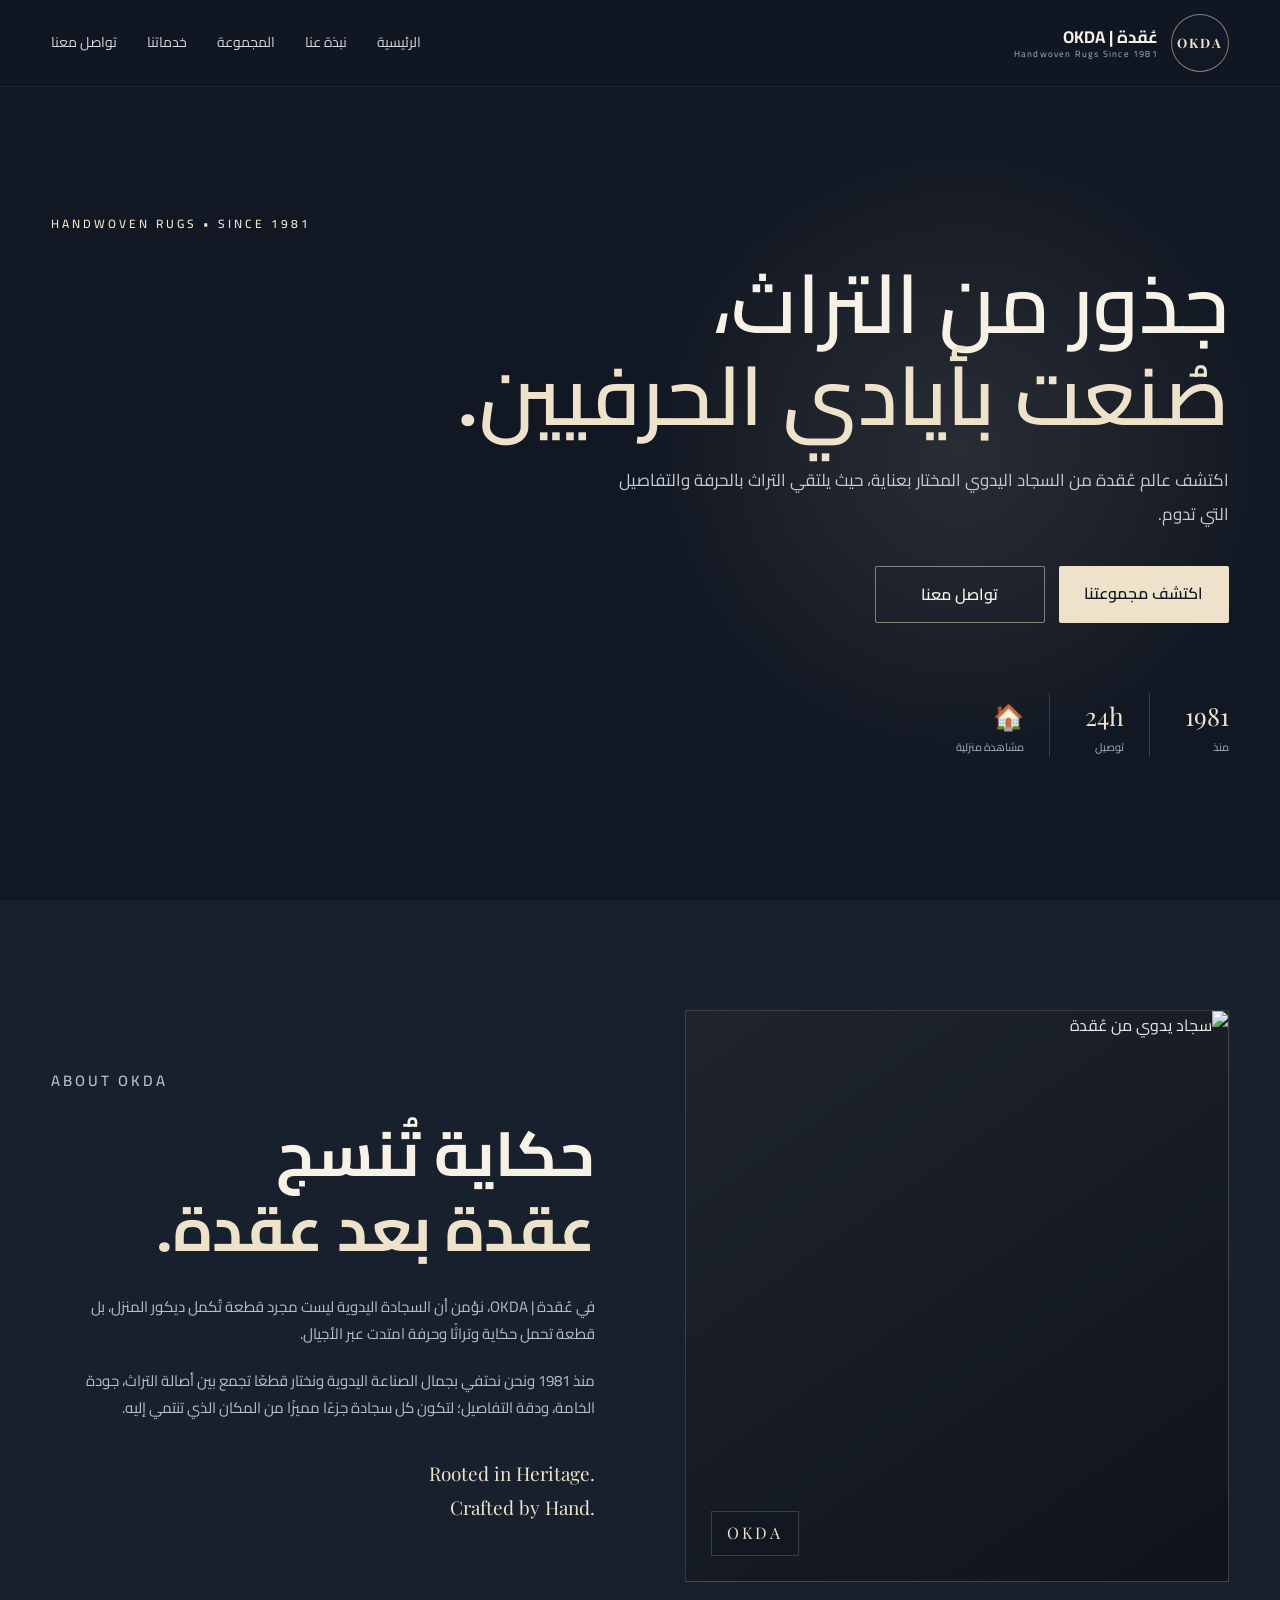
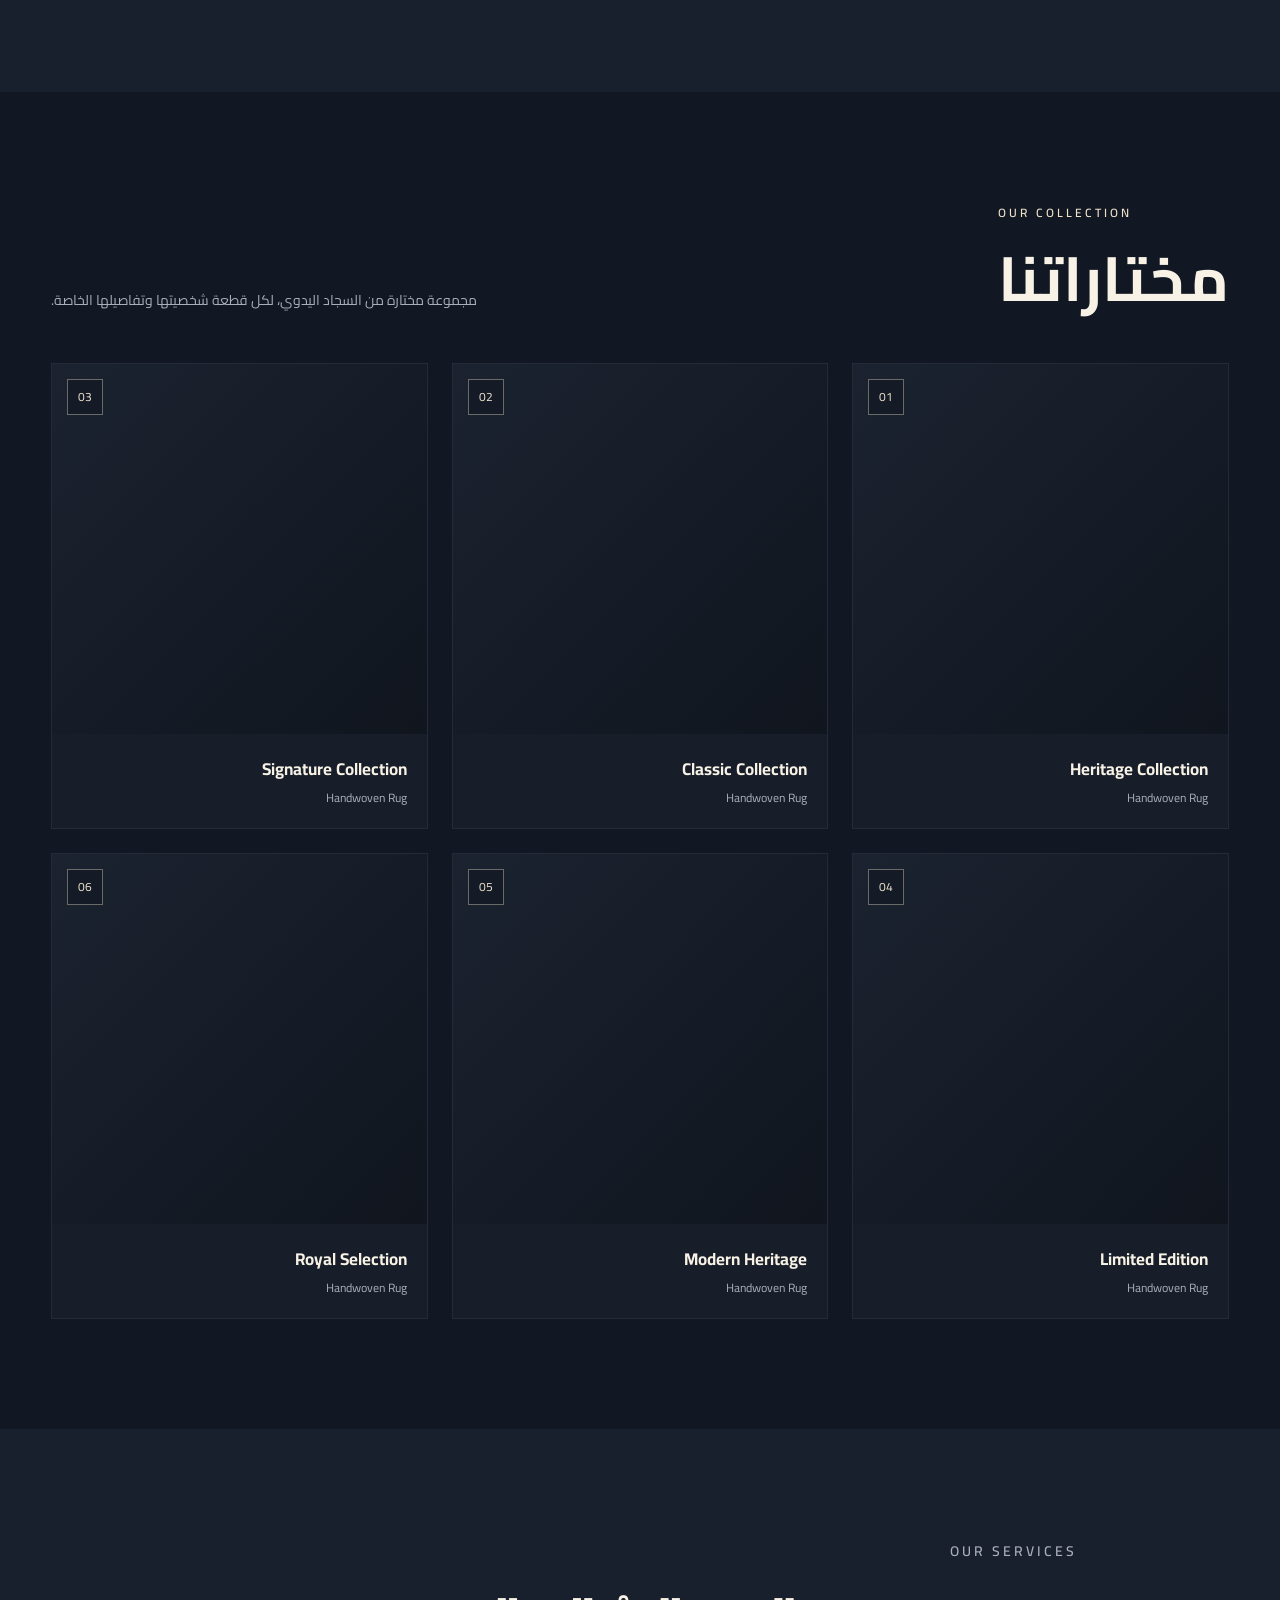
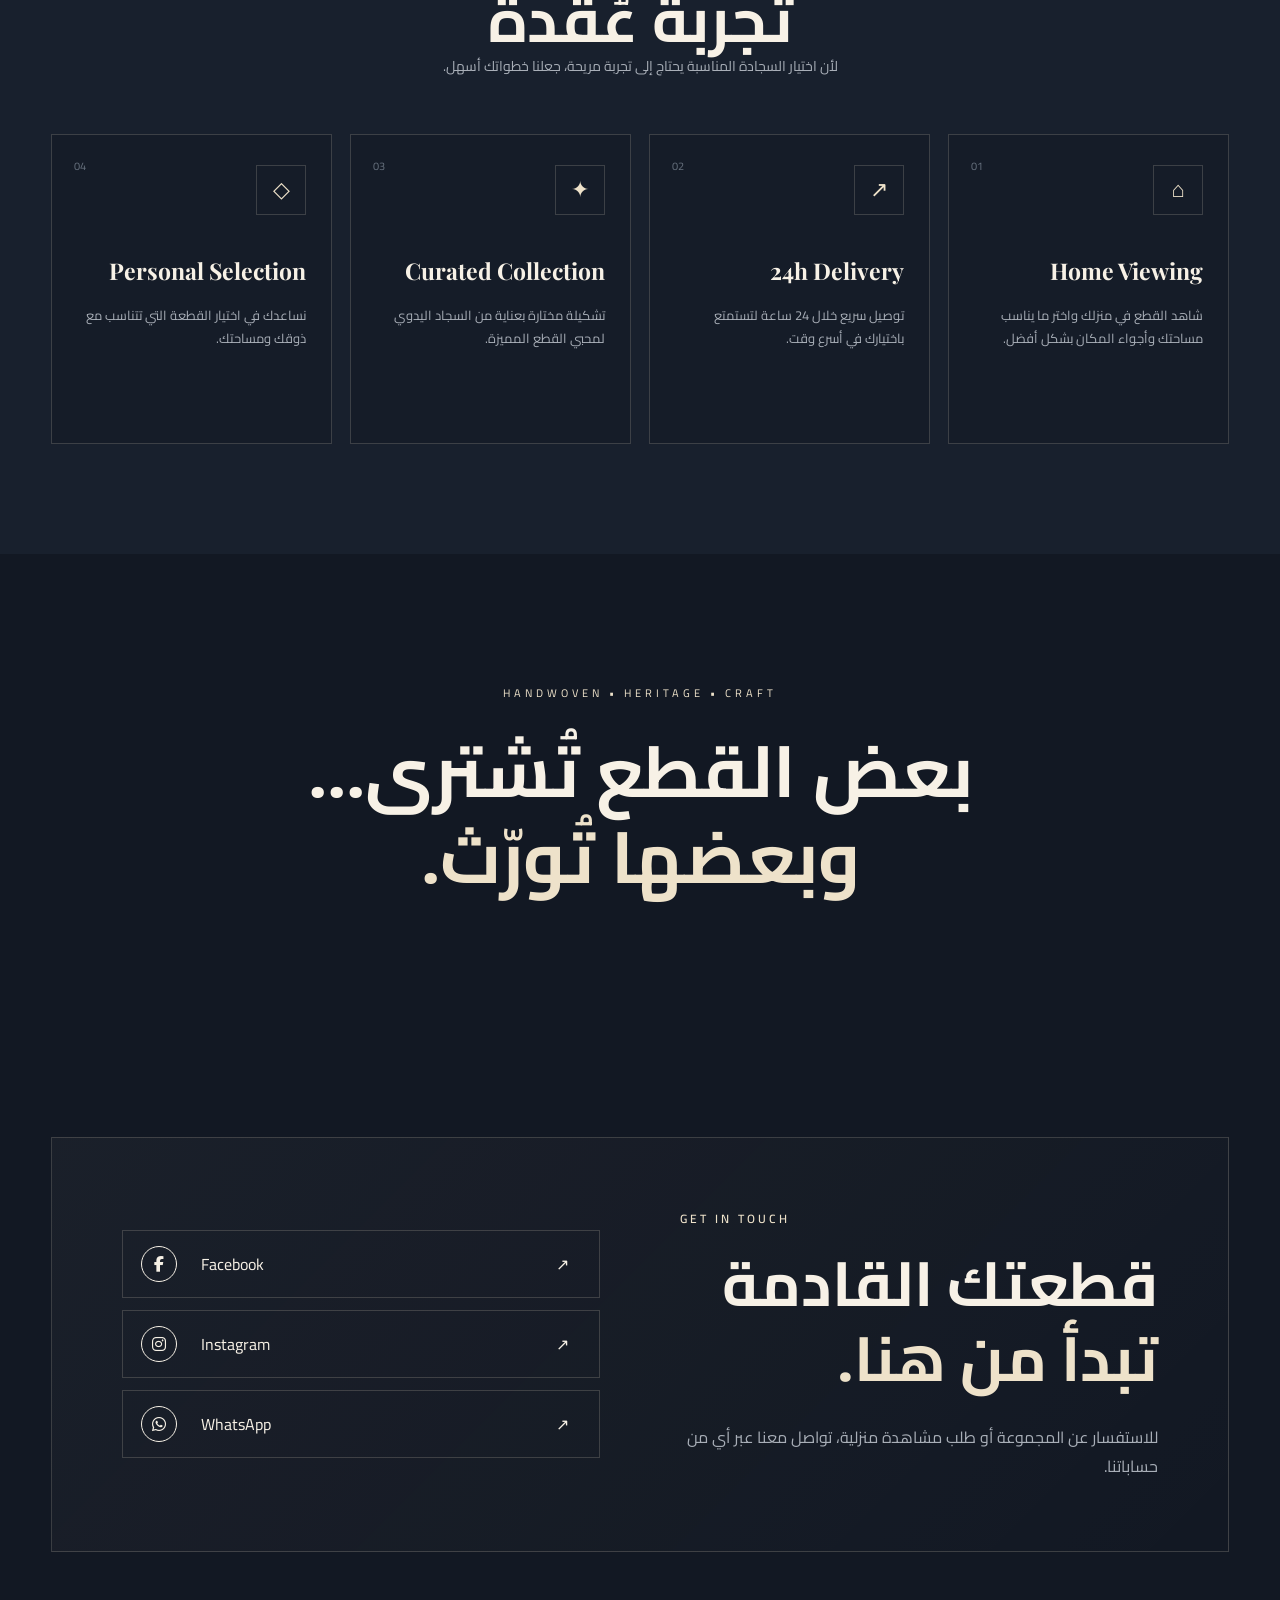
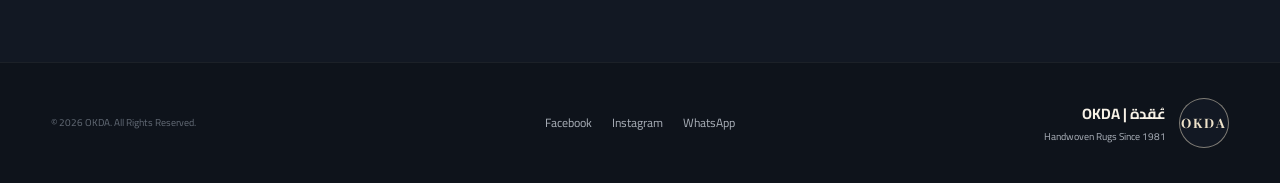
==== index.html @ 1f4f359f "Add files via upload" ====
<!DOCTYPE html>
<html lang="ar" dir="rtl">
<head>
    <meta charset="UTF-8">
    <meta name="viewport" content="width=device-width, initial-scale=1.0">

    <title>عُقدة | OKDA</title>
    <meta name="description" content="عُقدة | OKDA — سجاد يدوي منذ 1981. Rooted in Heritage. Crafted by Hand. مشاهدة السجاد في المنزل وتوصيل خلال 24 ساعة.">

    <link rel="preconnect" href="https://fonts.googleapis.com">
    <link rel="preconnect" href="https://fonts.gstatic.com" crossorigin>
    <link href="https://fonts.googleapis.com/css2?family=Cairo:wght@400;500;600;700&family=Playfair+Display:wght@500;600;700&display=swap" rel="stylesheet">
    <link rel="stylesheet" href="https://cdnjs.cloudflare.com/ajax/libs/font-awesome/6.7.2/css/all.min.css">

    <link rel="stylesheet" href="style.css">
</head>

<body>

    <!-- ================= NAVBAR ================= -->
    <header class="navbar" id="navbar">
        <div class="container nav-content">

            <a href="#home" class="brand">
                <div class="logo-wrap">
                    <!-- ضع اللوجو الخاص بك داخل images باسم logo.png -->
                    <img src="images/Logo.jpeg" alt="عُقدة OKDA Logo"
                         onerror="this.style.display='none'; this.nextElementSibling.style.display='flex';">
                    <span class="logo-fallback">OKDA</span>
                </div>

                <div class="brand-text">
                    <strong>عُقدة | OKDA</strong>
                    <small>Handwoven Rugs Since 1981</small>
                </div>
            </a>

            <nav class="nav-links" id="navLinks">
                <a href="#home">الرئيسية</a>
                <a href="#about">نبذة عنا</a>
                <a href="#collection">المجموعة</a>
                <a href="#services">خدماتنا</a>
                <a href="#contact">تواصل معنا</a>
            </nav>

            <button class="menu-btn" id="menuBtn" aria-label="فتح القائمة">
                <span></span>
                <span></span>
                <span></span>
            </button>

        </div>
    </header>


    <!-- ================= HERO ================= -->
    <main>

        <section class="hero" id="home">
            <div class="hero-overlay"></div>

            <div class="container hero-content">

                <p class="eyebrow">HANDWOVEN RUGS • SINCE 1981</p>

                <h1>
                    جذور من التراث،<br>
                    <span>صُنعت بأيادي الحرفيين.</span>
                </h1>

                <p class="hero-subtitle">
                    اكتشف عالم عُقدة من السجاد اليدوي المختار بعناية،
                    حيث يلتقي التراث بالحرفة والتفاصيل التي تدوم.
                </p>

                <div class="hero-buttons">
                    <a href="#collection" class="btn btn-primary">اكتشف مجموعتنا</a>
                    <a href="#contact" class="btn btn-outline">تواصل معنا</a>
                </div>

                <div class="hero-features">
                    <div>
                        <span>1981</span>
                        <small>منذ</small>
                    </div>
                    <div>
                        <span>24h</span>
                        <small>توصيل</small>
                    </div>
                    <div>
                        <span>🏠</span>
                        <small>مشاهدة منزلية</small>
                    </div>
                </div>

            </div>
        </section>


        <!-- ================= ABOUT ================= -->
        <section class="about section" id="about">
            <div class="container about-grid">

                <div class="about-image image-box">

                    <div class="about-slider">
                        <img src="images/image20.jpeg" alt="سجاد يدوي من عُقدة">
                        <img src="images/image11.jpeg" alt="سجاد يدوي من عُقدة">
                        <img src="images/image18.jpeg" alt="سجاد يدوي من عُقدة">
                        <img src="images/image15.jpeg" alt="سجاد يدوي من عُقدة">
                        <img src="images/image13.jpeg" alt="سجاد يدوي من عُقدة">
                        <img src="images/image7.jpeg" alt="سجاد يدوي من عُقدة">
                        <img src="images/image8.jpeg" alt="سجاد يدوي من عُقدة">
                        <img src="images/image9.jpeg" alt="سجاد يدوي من عُقدة">
                        <img src="images/image10.jpeg" alt="سجاد يدوي من عُقدة">
                        <img src="images/image16.jpeg" alt="سجاد يدوي من عُقدة">
                        <img src="images/image12.jpeg" alt="سجاد يدوي من عُقدة">
                        <img src="images/image17.jpeg" alt="سجاد يدوي من عُقدة">
                        <img src="images/image19.jpeg" alt="سجاد يدوي من عُقدة">
                        <img src="images/image21.jpeg" alt="سجاد يدوي من عُقدة">
                        <img src="images/image22.jpeg" alt="سجاد يدوي من عُقدة">
                        <img src="images/image23.jpeg" alt="سجاد يدوي من عُقدة">
                    </div>

                    <div class="image-label">OKDA</div>

                </div>

                <div class="about-content">

                    <p class="section-kicker">ABOUT OKDA</p>

                    <h2>
                        حكاية تُنسج<br>
                        <span>عقدة بعد عقدة.</span>
                    </h2>

                    <p>
                        في عُقدة | OKDA، نؤمن أن السجادة اليدوية ليست مجرد قطعة
                        تُكمل ديكور المنزل، بل قطعة تحمل حكاية وتراثًا وحرفة
                        امتدت عبر الأجيال.
                    </p>

                    <p>
                        منذ 1981 ونحن نحتفي بجمال الصناعة اليدوية ونختار قطعًا
                        تجمع بين أصالة التراث، جودة الخامة، ودقة التفاصيل؛
                        لتكون كل سجادة جزءًا مميزًا من المكان الذي تنتمي إليه.
                    </p>

                    <div class="about-signature">
                        <span>Rooted in Heritage.</span>
                        <span>Crafted by Hand.</span>
                    </div>

                </div>

            </div>
        </section>


        <!-- ================= COLLECTION ================= -->
        <section class="collection section" id="collection">
            <div class="container">

                <div class="section-heading">
                    <div>
                        <p class="section-kicker">OUR COLLECTION</p>
                        <h2>مختاراتنا</h2>
                    </div>

                    <p>
                        مجموعة مختارة من السجاد اليدوي، لكل قطعة شخصيتها
                        وتفاصيلها الخاصة.
                    </p>
                </div>

                <div class="rug-grid">

                    <article class="rug-card">
                        <div class="rug-image">
                            <img src="images/image3.jpeg" alt="سجادة يدوية"
                                 onerror="this.style.display='none';">
                            <span class="rug-number">01</span>
                        </div>
                        <div class="rug-info">
                            <h3>Heritage Collection</h3>
                            <p>Handwoven Rug</p>
                        </div>
                    </article>

                    <article class="rug-card">
                        <div class="rug-image">
                            <img src="images/image2.jpeg" alt="سجادة يدوية"
                                 onerror="this.style.display='none';">
                            <span class="rug-number">02</span>
                        </div>
                        <div class="rug-info">
                            <h3>Classic Collection</h3>
                            <p>Handwoven Rug</p>
                        </div>
                    </article>

                    <article class="rug-card">
                        <div class="rug-image">
                            <img src="images/image5.jpeg" alt="سجادة يدوية"
                                 onerror="this.style.display='none';">
                            <span class="rug-number">03</span>
                        </div>
                        <div class="rug-info">
                            <h3>Signature Collection</h3>
                            <p>Handwoven Rug</p>
                        </div>
                    </article>

                    <article class="rug-card">
                        <div class="rug-image">
                            <img src="images/image6.jpeg" alt="سجادة يدوية"
                                 onerror="this.style.display='none';">
                            <span class="rug-number">04</span>
                        </div>
                        <div class="rug-info">
                            <h3>Limited Edition</h3>
                            <p>Handwoven Rug</p>
                        </div>
                    </article>

                    <article class="rug-card">
                        <div class="rug-image">
                            <img src="images/image4.jpeg" alt="سجادة يدوية"
                                 onerror="this.style.display='none';">
                            <span class="rug-number">05</span>
                        </div>
                        <div class="rug-info">
                            <h3>Modern Heritage</h3>
                            <p>Handwoven Rug</p>
                        </div>
                    </article>

                    <article class="rug-card">
                        <div class="rug-image">
                            <img src="images/image1.jpeg" alt="سجادة يدوية"
                                 onerror="this.style.display='none';">
                            <span class="rug-number">06</span>
                        </div>
                        <div class="rug-info">
                            <h3>Royal Selection</h3>
                            <p>Handwoven Rug</p>
                        </div>
                    </article>

                </div>
            </div>
        </section>


        <!-- ================= SERVICES ================= -->
        <section class="services section" id="services">
            <div class="container">

                <div class="section-heading centered">
                    <p class="section-kicker">OUR SERVICES</p>
                    <h2>تجربة عُقدة</h2>
                    <p>
                        لأن اختيار السجادة المناسبة يحتاج إلى تجربة مريحة،
                        جعلنا خطواتك أسهل.
                    </p>
                </div>

                <div class="services-grid">

                    <div class="service-card">
                        <div class="service-icon">⌂</div>
                        <span>01</span>
                        <h3>Home Viewing</h3>
                        <p>
                            شاهد القطع في منزلك واختر ما يناسب مساحتك
                            وأجواء المكان بشكل أفضل.
                        </p>
                    </div>

                    <div class="service-card">
                        <div class="service-icon">↗</div>
                        <span>02</span>
                        <h3>24h Delivery</h3>
                        <p>
                            توصيل سريع خلال 24 ساعة لتستمتع باختيارك
                            في أسرع وقت.
                        </p>
                    </div>

                    <div class="service-card">
                        <div class="service-icon">✦</div>
                        <span>03</span>
                        <h3>Curated Collection</h3>
                        <p>
                            تشكيلة مختارة بعناية من السجاد اليدوي
                            لمحبي القطع المميزة.
                        </p>
                    </div>

                    <div class="service-card">
                        <div class="service-icon">◇</div>
                        <span>04</span>
                        <h3>Personal Selection</h3>
                        <p>
                            نساعدك في اختيار القطعة التي تتناسب مع
                            ذوقك ومساحتك.
                        </p>
                    </div>

                </div>
            </div>
        </section>


        <!-- ================= STATEMENT ================= -->
        <section class="statement">
            <div class="container">
                <p>HANDWOVEN • HERITAGE • CRAFT</p>
                <h2>
                    بعض القطع تُشترى...<br>
                    <span>وبعضها تُورّث.</span>
                </h2>
            </div>
        </section>


        <!-- ================= CONTACT ================= -->
        <section class="contact section" id="contact">
            <div class="container contact-box">

                <div class="contact-content">
                    <p class="section-kicker">GET IN TOUCH</p>
                    <h2>قطعتك القادمة<br><span>تبدأ من هنا.</span></h2>
                    <p>
                        للاستفسار عن المجموعة أو طلب مشاهدة منزلية،
                        تواصل معنا عبر أي من حساباتنا.
                    </p>
                </div>

                <div class="social-links">

                    <!-- غيّر الروابط فقط -->
                    <a href="https://www.facebook.com/share/1Qh4YVMv9L/" target="_blank" rel="noopener" class="social-link">
                        <span class="social-icon"><i class="fa-brands fa-facebook-f"></i></span>
                        <span>Facebook</span>
                        <span>↗</span>
                    </a>

                    <a href="https://www.instagram.com/okdaaa88?stkn=OG5kMmdsbGdleWFt" target="_blank" rel="noopener" class="social-link">
                        <span class="social-icon"><i class="fa-brands fa-instagram"></i></span>
                        <span>Instagram</span>
                        <span>↗</span>
                    </a>

                    <!-- اكتب رقم الواتساب بصيغة دولية بدون + أو مسافات -->
                    <a href="https://wa.me/201222663171" target="_blank" rel="noopener" class="social-link">
                        <span class="social-icon"><i class="fa-brands fa-whatsapp"></i></span>
                        <span>WhatsApp</span>
                        <span>↗</span>
                    </a>

                </div>

            </div>
        </section>

    </main>


    <!-- ================= FOOTER ================= -->
    <footer class="footer">
        <div class="container footer-content">

            <div class="footer-brand">
                <div class="logo-wrap footer-logo">
                    <img src="images/logo.png" alt="OKDA Logo"
                         onerror="this.style.display='none'; this.nextElementSibling.style.display='flex';">
                    <span class="logo-fallback">OKDA</span>
                </div>

                <div>
                    <strong>عُقدة | OKDA</strong>
                    <p>Handwoven Rugs Since 1981</p>
                </div>
            </div>

            <div class="footer-social">
                <a href="https://www.facebook.com/share/1Qh4YVMv9L/" target="_blank">Facebook</a>
                <a href="https://www.instagram.com/okdaaa88?stkn=OG5kMmdsbGdleWFt" target="_blank">Instagram</a>
                <a href="https://wa.me/201222663171" target="_blank">WhatsApp</a>
            </div>

            <p class="copyright">
                © 2026 OKDA. All Rights Reserved.
            </p>

        </div>
    </footer>


    <script src="script.js"></script>
</body>
</html>
---- style.css ----
/* =========================================================
   OKDA | عُقدة
   Main brand color: #121823
   ========================================================= */

:root {
    --dark: #121823;
    --dark-2: #18202d;
    --dark-3: #202a38;

    --cream: #eee2ca;
    --cream-light: #f7f1e6;
    --white: #ffffff;

    --text: #e9e9e9;
    --muted: #a9afb8;

    --border: rgba(238, 226, 202, 0.18);

    --container: 1180px;
    --transition: 0.3s ease;
}

* {
    margin: 0;
    padding: 0;
    box-sizing: border-box;
}

html {
    scroll-behavior: smooth;
}

body {
    font-family: "Cairo", sans-serif;
    background: var(--dark);
    color: var(--text);
    line-height: 1.8;
    overflow-x: hidden;
}

a {
    color: inherit;
    text-decoration: none;
}

img {
    max-width: 100%;
    display: block;
}

.container {
    width: min(92%, var(--container));
    margin: auto;
}

.section {
    padding: 110px 0;
}


/* ================= NAVBAR ================= */

.navbar {
    position: fixed;
    top: 0;
    right: 0;
    left: 0;
    z-index: 1000;
    background: rgba(18, 24, 35, 0.82);
    backdrop-filter: blur(14px);
    border-bottom: 1px solid rgba(255, 255, 255, 0.06);
    transition: var(--transition);
}

.navbar.scrolled {
    background: rgba(18, 24, 35, 0.97);
}

.nav-content {
    min-height: 86px;
    display: flex;
    align-items: center;
    justify-content: space-between;
    gap: 30px;
}

.brand {
    display: flex;
    align-items: center;
    gap: 13px;
}

.logo-wrap {
    width: 58px;
    height: 58px;
    border-radius: 50%;
    overflow: hidden;
    flex-shrink: 0;
    background: var(--dark);
    border: 1px solid rgba(238, 226, 202, 0.5);
    display: flex;
    align-items: center;
    justify-content: center;
}

.logo-wrap img {
    width: 100%;
    height: 100%;
    object-fit: cover;
}

.logo-fallback {
    display: none;
    width: 100%;
    height: 100%;
    align-items: center;
    justify-content: center;
    color: var(--cream);
    font-family: "Playfair Display", serif;
    font-weight: 700;
    font-size: 13px;
    letter-spacing: 2px;
}

.brand-text {
    display: flex;
    flex-direction: column;
    line-height: 1.3;
}

.brand-text strong {
    color: var(--cream-light);
    font-size: 17px;
}

.brand-text small {
    color: var(--muted);
    font-size: 9px;
    letter-spacing: 1.2px;
    direction: ltr;
}

.nav-links {
    display: flex;
    align-items: center;
    gap: 30px;
}

.nav-links a {
    color: #d5d8dd;
    font-size: 14px;
    transition: var(--transition);
    position: relative;
}

.nav-links a::after {
    content: "";
    position: absolute;
    right: 0;
    bottom: -8px;
    width: 0;
    height: 1px;
    background: var(--cream);
    transition: var(--transition);
}

.nav-links a:hover {
    color: var(--cream);
}

.nav-links a:hover::after {
    width: 100%;
}

.menu-btn {
    display: none;
    background: transparent;
    border: 0;
    cursor: pointer;
    width: 42px;
    height: 42px;
}

.menu-btn span {
    display: block;
    width: 24px;
    height: 2px;
    margin: 5px auto;
    background: var(--cream);
}


/* ================= HERO ================= */

.hero {
    min-height: 100vh;
    position: relative;
    display: flex;
    align-items: center;
    overflow: hidden;

    /* ضع صورة الـHero هنا باسم hero.jpg */
    background:
        linear-gradient(90deg, rgba(18,24,35,.97) 5%, rgba(18,24,35,.78) 45%, rgba(18,24,35,.45) 100%),
        url("images/hero.jpg") center/cover no-repeat,
        var(--dark);
}

.hero::before {
    content: "";
    position: absolute;
    inset: 0;
    background:
        radial-gradient(circle at 75% 50%, rgba(238,226,202,.10), transparent 30%),
        linear-gradient(180deg, rgba(18,24,35,.25), rgba(18,24,35,.7));
}

.hero-content {
    position: relative;
    z-index: 2;
    padding-top: 70px;
}

.eyebrow,
.section-kicker {
    color: var(--cream);
    font-size: 12px;
    letter-spacing: 3px;
    font-weight: 600;
    direction: ltr;
}

.hero h1 {
    margin-top: 20px;
    max-width: 800px;
    font-family: "Playfair Display", "Cairo", serif;
    font-size: clamp(45px, 7vw, 82px);
    line-height: 1.12;
    font-weight: 600;
    color: var(--cream-light);
}

.hero h1 span {
    color: var(--cream);
}

.hero-subtitle {
    max-width: 620px;
    margin-top: 25px;
    color: #c6cbd1;
    font-size: 17px;
    line-height: 2;
}

.hero-buttons {
    display: flex;
    flex-wrap: wrap;
    gap: 14px;
    margin-top: 35px;
}

.btn {
    min-width: 170px;
    padding: 13px 25px;
    border-radius: 2px;
    text-align: center;
    transition: var(--transition);
    font-weight: 600;
}

.btn-primary {
    background: var(--cream);
    color: var(--dark);
}

.btn-primary:hover {
    background: var(--cream-light);
    transform: translateY(-3px);
}

.btn-outline {
    border: 1px solid rgba(238, 226, 202, 0.5);
    color: var(--cream-light);
}

.btn-outline:hover {
    background: rgba(238, 226, 202, 0.1);
}

.hero-features {
    display: flex;
    align-items: center;
    gap: 35px;
    margin-top: 70px;
}

.hero-features div {
    display: flex;
    flex-direction: column;
    padding-right: 25px;
    border-right: 1px solid var(--border);
}

.hero-features div:first-child {
    border-right: 0;
    padding-right: 0;
}

.hero-features span {
    color: var(--cream);
    font-family: "Playfair Display", serif;
    font-size: 25px;
}

.hero-features small {
    color: var(--muted);
    font-size: 11px;
}


/* ================= ABOUT ================= */

.about {
    background: var(--dark-2);
}

.about-grid {
    display: grid;
    grid-template-columns: 1fr 1fr;
    gap: 90px;
    align-items: center;
}

.image-box {
    min-height: 570px;
    position: relative;
    overflow: hidden;
    background:
        linear-gradient(145deg, rgba(238,226,202,.06), rgba(0,0,0,.2)),
        var(--dark);
    border: 1px solid var(--border);
}

.image-box img {
    width: 100%;
    height: 100%;
    min-height: 570px;
    object-fit: cover;
}

.image-label {
    position: absolute;
    left: 25px;
    bottom: 25px;
    padding: 7px 15px;
    border: 1px solid var(--border);
    color: var(--cream);
    font-family: "Playfair Display", serif;
    letter-spacing: 3px;
    background: rgba(18, 24, 35, .7);
}

.about-content h2,
.section-heading h2,
.services h2,
.contact h2 {
    font-family: "Playfair Display", "Cairo", serif;
    font-size: clamp(38px, 5vw, 62px);
    line-height: 1.2;
    color: var(--cream-light);
    margin: 15px 0 30px;
}

.about-content h2 span,
.contact h2 span {
    color: var(--cream);
}

.about-content > p {
    color: #b9bec5;
    margin-bottom: 20px;
    font-size: 15px;
}

.about-signature {
    display: flex;
    flex-direction: column;
    margin-top: 35px;
    color: var(--cream);
    font-family: "Playfair Display", serif;
    font-size: 19px;
    direction: ltr;
    text-align: right;
}


/* ================= COLLECTION ================= */

.collection {
    background: var(--dark);
}

.section-heading {
    display: flex;
    justify-content: space-between;
    align-items: end;
    gap: 40px;
    margin-bottom: 50px;
}

.section-heading h2 {
    margin-bottom: 0;
}

.section-heading > p {
    max-width: 430px;
    color: var(--muted);
    font-size: 14px;
}

.rug-grid {
    display: grid;
    grid-template-columns: repeat(3, 1fr);
    gap: 24px;
}

.rug-card {
    background: #171e29;
    border: 1px solid rgba(255,255,255,.06);
    transition: var(--transition);
}

.rug-card:hover {
    transform: translateY(-7px);
    border-color: var(--border);
}

.rug-image {
    height: 370px;
    position: relative;
    overflow: hidden;
    background:
        linear-gradient(135deg, #1b2330, #10151e);
}

.rug-image img {
    width: 100%;
    height: 100%;
    object-fit: cover;
    transition: .6s ease;
}

.rug-card:hover .rug-image img {
    transform: scale(1.04);
}

.rug-number {
    position: absolute;
    top: 15px;
    left: 15px;
    width: 36px;
    height: 36px;
    display: flex;
    justify-content: center;
    align-items: center;
    border: 1px solid rgba(238,226,202,.4);
    color: var(--cream);
    background: rgba(18,24,35,.7);
    font-size: 12px;
}

.rug-info {
    padding: 20px;
}

.rug-info h3 {
    color: var(--cream-light);
    font-size: 17px;
    margin-bottom: 2px;
}

.rug-info p {
    color: var(--muted);
    font-size: 12px;
    direction: ltr;
    text-align: right;
}


/* ================= SERVICES ================= */

.services {
    background: var(--dark-2);
}

.centered {
    display: block;
    text-align: center;
}

.centered > p:last-child {
    max-width: 550px;
    margin: 0 auto;
}

.services-grid {
    display: grid;
    grid-template-columns: repeat(4, 1fr);
    gap: 18px;
    margin-top: 55px;
}

.service-card {
    position: relative;
    min-height: 310px;
    padding: 30px 25px;
    border: 1px solid var(--border);
    background: rgba(18,24,35,.45);
    transition: var(--transition);
}

.service-card:hover {
    background: rgba(238,226,202,.04);
    transform: translateY(-5px);
}

.service-card > span {
    position: absolute;
    top: 22px;
    left: 22px;
    color: #66707d;
    font-size: 11px;
}

.service-icon {
    width: 50px;
    height: 50px;
    display: flex;
    justify-content: center;
    align-items: center;
    border: 1px solid var(--border);
    color: var(--cream);
    font-size: 22px;
    margin-bottom: 35px;
}

.service-card h3 {
    color: var(--cream-light);
    font-family: "Playfair Display", serif;
    font-size: 23px;
    direction: ltr;
    text-align: right;
}

.service-card p {
    color: var(--muted);
    font-size: 13px;
    margin-top: 12px;
}


/* ================= STATEMENT ================= */

.statement {
    padding: 130px 0;
    text-align: center;
    background:
        linear-gradient(rgba(18,24,35,.91), rgba(18,24,35,.91)),
        url("images/statement.jpg") center/cover no-repeat,
        var(--dark);
}

.statement p {
    color: var(--cream);
    font-size: 11px;
    letter-spacing: 4px;
    direction: ltr;
}

.statement h2 {
    margin-top: 20px;
    font-family: "Playfair Display", "Cairo", serif;
    font-size: clamp(38px, 6vw, 72px);
    line-height: 1.2;
    color: var(--cream-light);
}

.statement h2 span {
    color: var(--cream);
}


/* ================= CONTACT ================= */

.contact {
    background: var(--dark);
}

.contact-box {
    display: grid;
    grid-template-columns: 1fr 1fr;
    gap: 80px;
    align-items: center;
    padding: 70px;
    border: 1px solid var(--border);
    background: linear-gradient(135deg, rgba(238,226,202,.04), transparent);
}

.contact-content > p:last-child {
    max-width: 520px;
    color: var(--muted);
}

.social-links {
    display: flex;
    flex-direction: column;
    gap: 12px;
}

.social-link {
    display: grid;
    grid-template-columns: 45px 1fr 25px;
    align-items: center;
    gap: 15px;
    padding: 15px 18px;
    border: 1px solid var(--border);
    color: var(--cream-light);
    transition: var(--transition);
    direction: ltr;
}

.social-link:hover {
    background: var(--cream);
    color: var(--dark);
    transform: translateX(-5px);
}

.social-icon {
    width: 36px;
    height: 36px;
    display: flex;
    align-items: center;
    justify-content: center;
    border: 1px solid currentColor;
    border-radius: 50%;
    font-weight: 700;
}


/* ================= FOOTER ================= */

.footer {
    background: #0e131b;
    border-top: 1px solid rgba(255,255,255,.06);
    padding: 35px 0;
}

.footer-content {
    display: grid;
    grid-template-columns: 1fr auto 1fr;
    align-items: center;
    gap: 25px;
}

.footer-brand {
    display: flex;
    align-items: center;
    gap: 13px;
}

.footer-logo {
    width: 50px;
    height: 50px;
}

.footer-brand strong {
    color: var(--cream-light);
    font-size: 15px;
}

.footer-brand p {
    color: var(--muted);
    font-size: 10px;
    direction: ltr;
}

.footer-social {
    display: flex;
    gap: 20px;
    direction: ltr;
}

.footer-social a {
    color: var(--muted);
    font-size: 12px;
    transition: var(--transition);
}

.footer-social a:hover {
    color: var(--cream);
}

.copyright {
    color: #626a75;
    font-size: 10px;
    text-align: left;
    direction: ltr;
}


/* ================= RESPONSIVE ================= */

@media (max-width: 950px) {

    .nav-links {
        position: absolute;
        top: 86px;
        right: 4%;
        left: 4%;
        padding: 25px;
        display: none;
        flex-direction: column;
        align-items: stretch;
        gap: 18px;
        background: rgba(18,24,35,.98);
        border: 1px solid var(--border);
    }

    .nav-links.active {
        display: flex;
    }

    .menu-btn {
        display: block;
    }

    .about-grid,
    .contact-box {
        grid-template-columns: 1fr;
    }

    .services-grid {
        grid-template-columns: repeat(2, 1fr);
    }

    .rug-grid {
        grid-template-columns: repeat(2, 1fr);
    }

    .footer-content {
        grid-template-columns: 1fr;
        text-align: center;
    }

    .footer-brand {
        justify-content: center;
    }

    .footer-social {
        justify-content: center;
    }

    .copyright {
        text-align: center;
    }
}


@media (max-width: 650px) {

    .section {
        padding: 75px 0;
    }

    .nav-content {
        min-height: 75px;
    }

    .logo-wrap {
        width: 48px;
        height: 48px;
    }

    .brand-text strong {
        font-size: 14px;
    }

    .brand-text small {
        font-size: 7px;
    }

    .hero {
        min-height: 850px;
        background:
            linear-gradient(rgba(18,24,35,.86), rgba(18,24,35,.94)),
            url("images/hero.jpg") center/cover no-repeat,
            var(--dark);
    }

    .hero-content {
        padding-top: 100px;
    }

    .hero h1 {
        font-size: 45px;
    }

    .hero-subtitle {
        font-size: 14px;
    }

    .hero-features {
        gap: 17px;
        margin-top: 50px;
    }

    .hero-features div {
        padding-right: 15px;
    }

    .hero-features span {
        font-size: 20px;
    }

    .section-heading {
        display: block;
    }

    .section-heading > p {
        margin-top: 15px;
    }

    .rug-grid,
    .services-grid {
        grid-template-columns: 1fr;
    }

    .rug-image {
        height: 400px;
    }

    .image-box,
    .image-box img {
        min-height: 420px;
    }

    .contact-box {
        padding: 35px 22px;
        gap: 45px;
    }

    .statement {
        padding: 90px 0;
    }
}
.about-slider {
    position: relative;
    width: 100%;
    height: 100%;
    min-height: 570px;
}

.about-slider img {
    position: absolute;
    inset: 0;
    width: 100%;
    height: 100%;
    object-fit: cover;
    opacity: 0;
    transition: opacity 1s ease-in-out;
}

.about-slider img.active {
    opacity: 1;
}
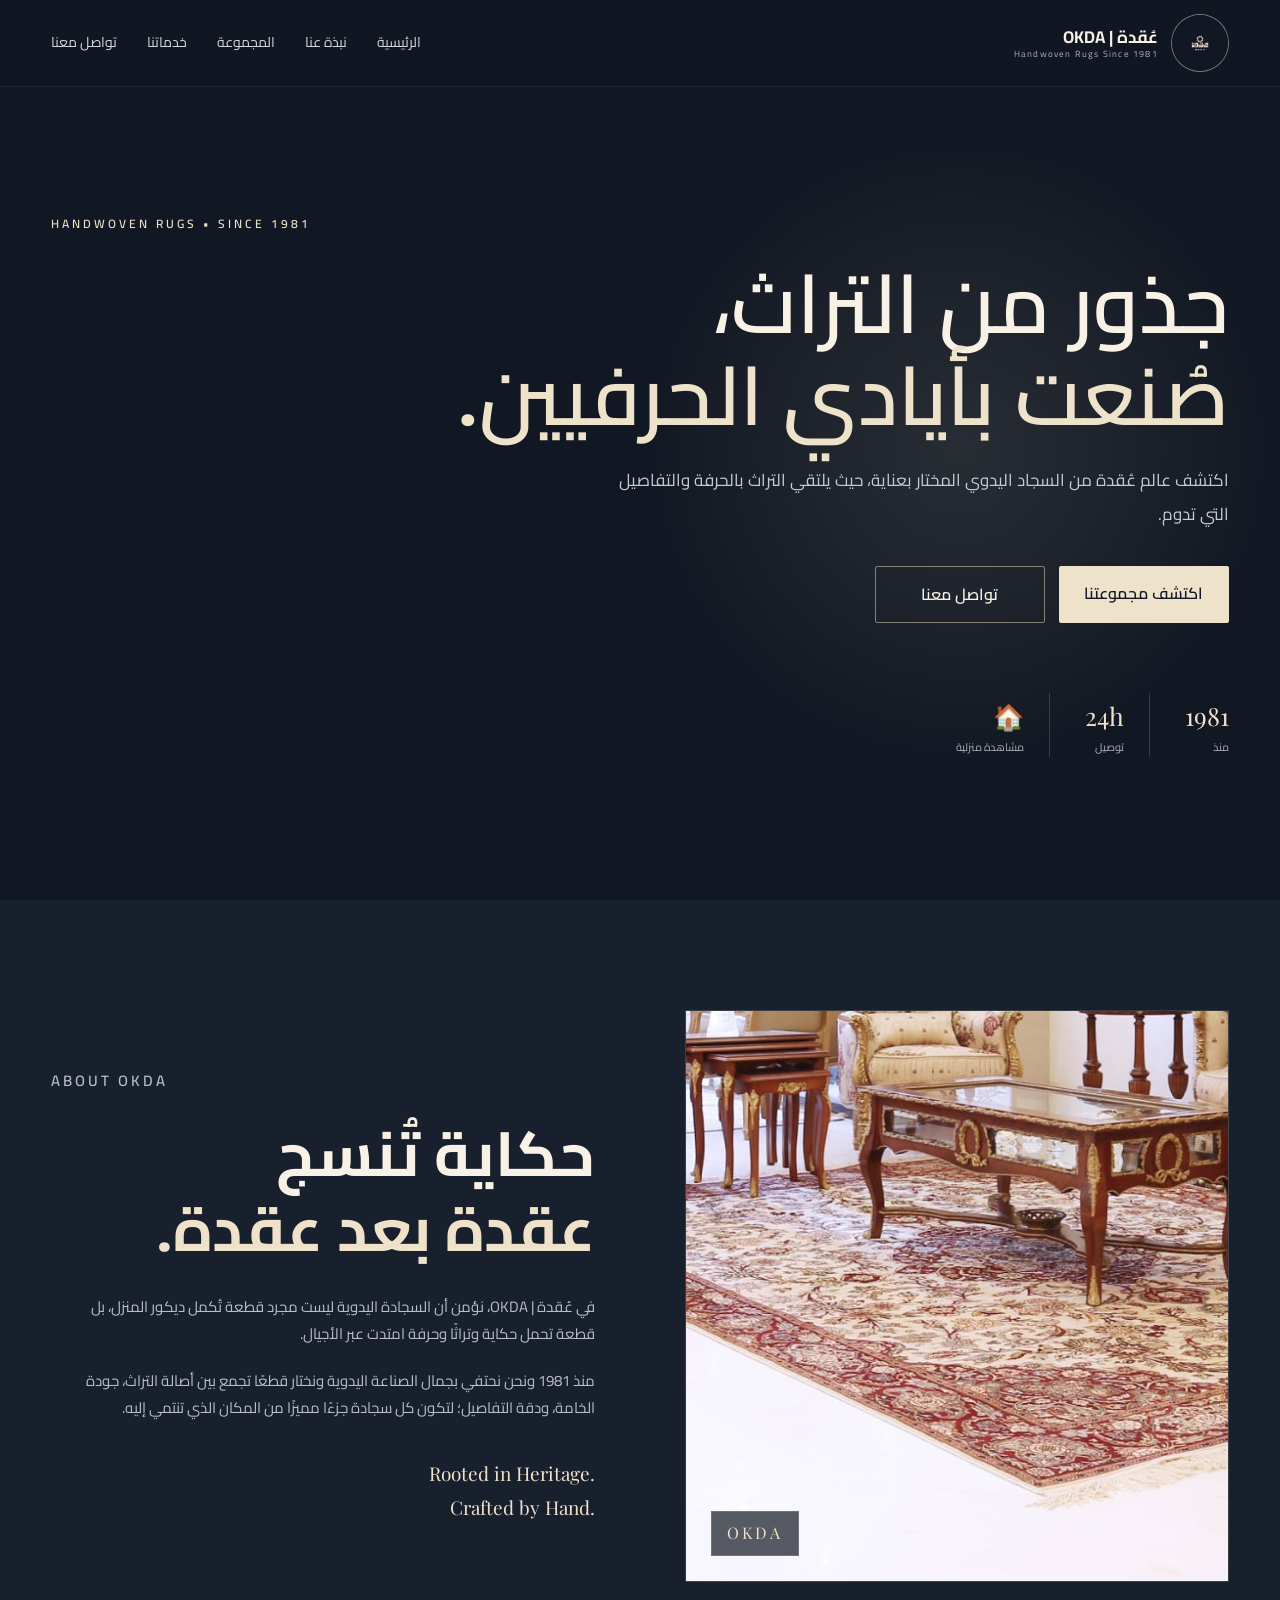
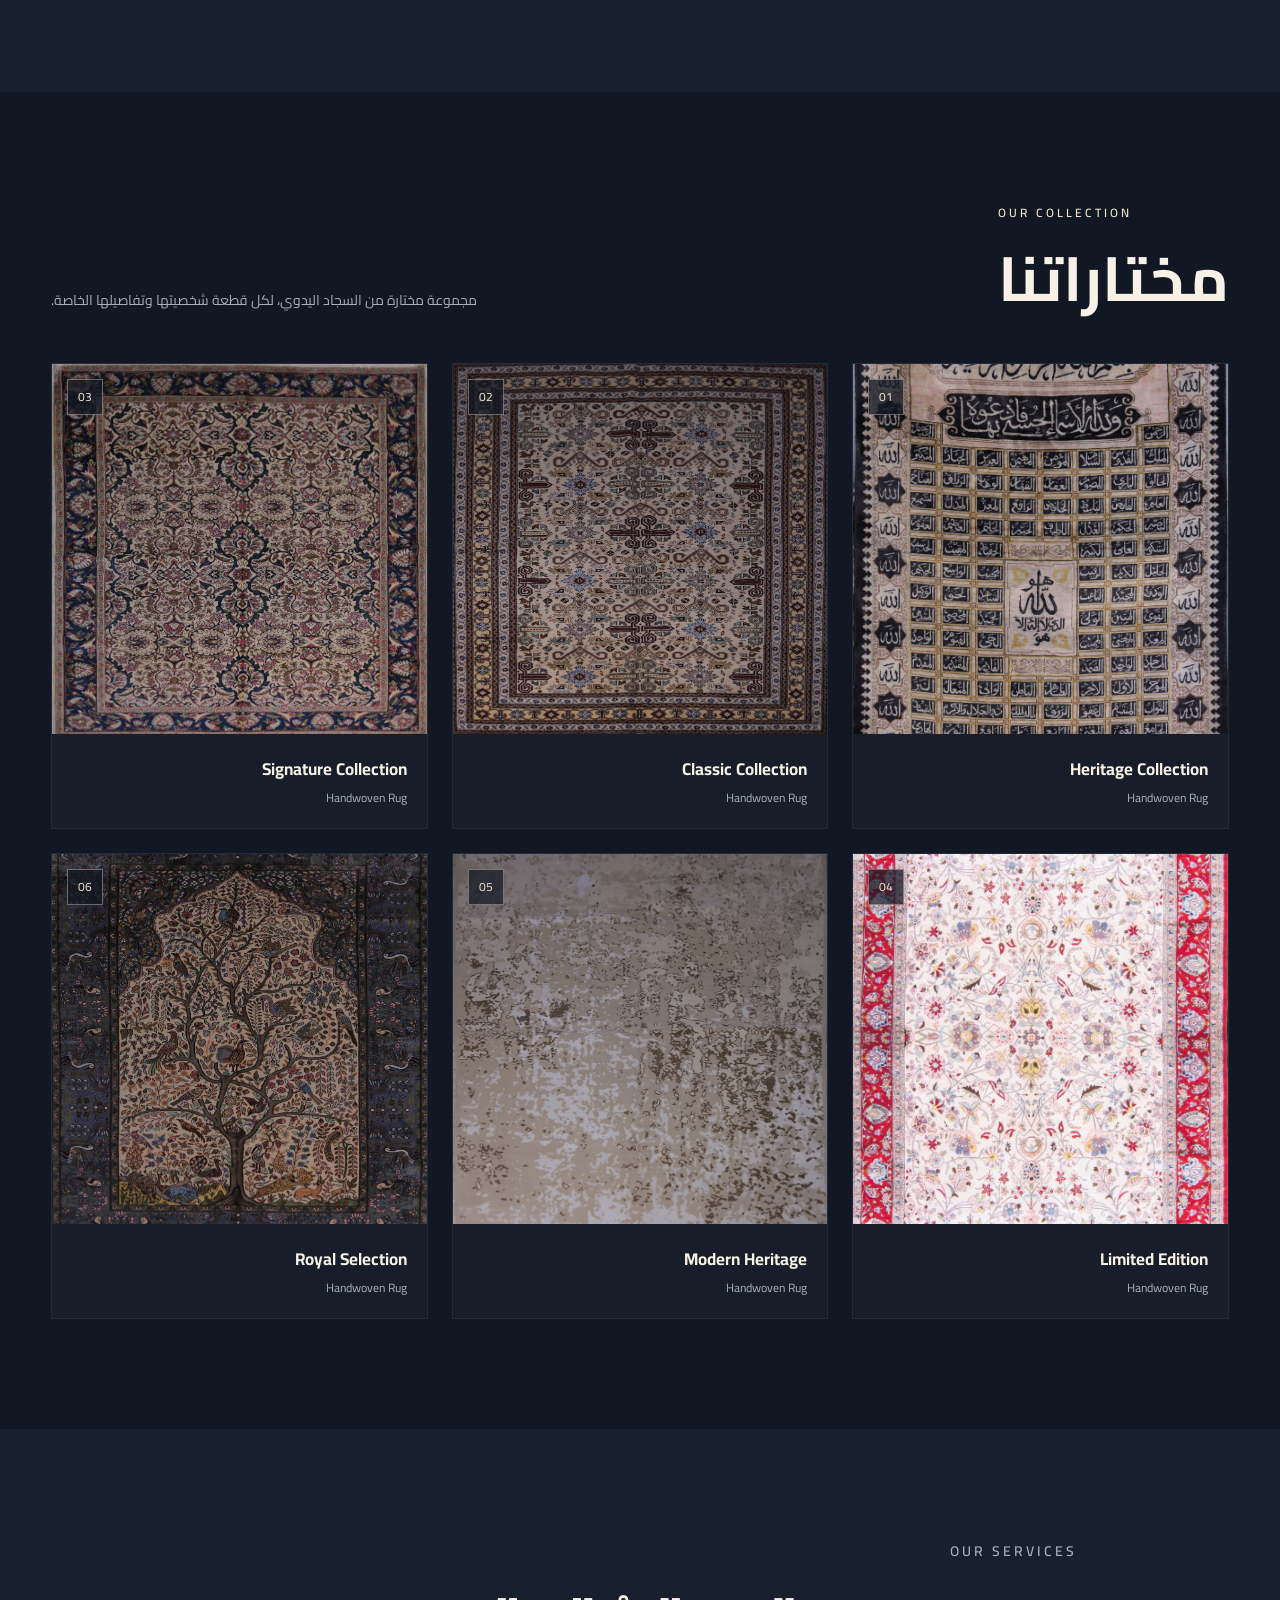
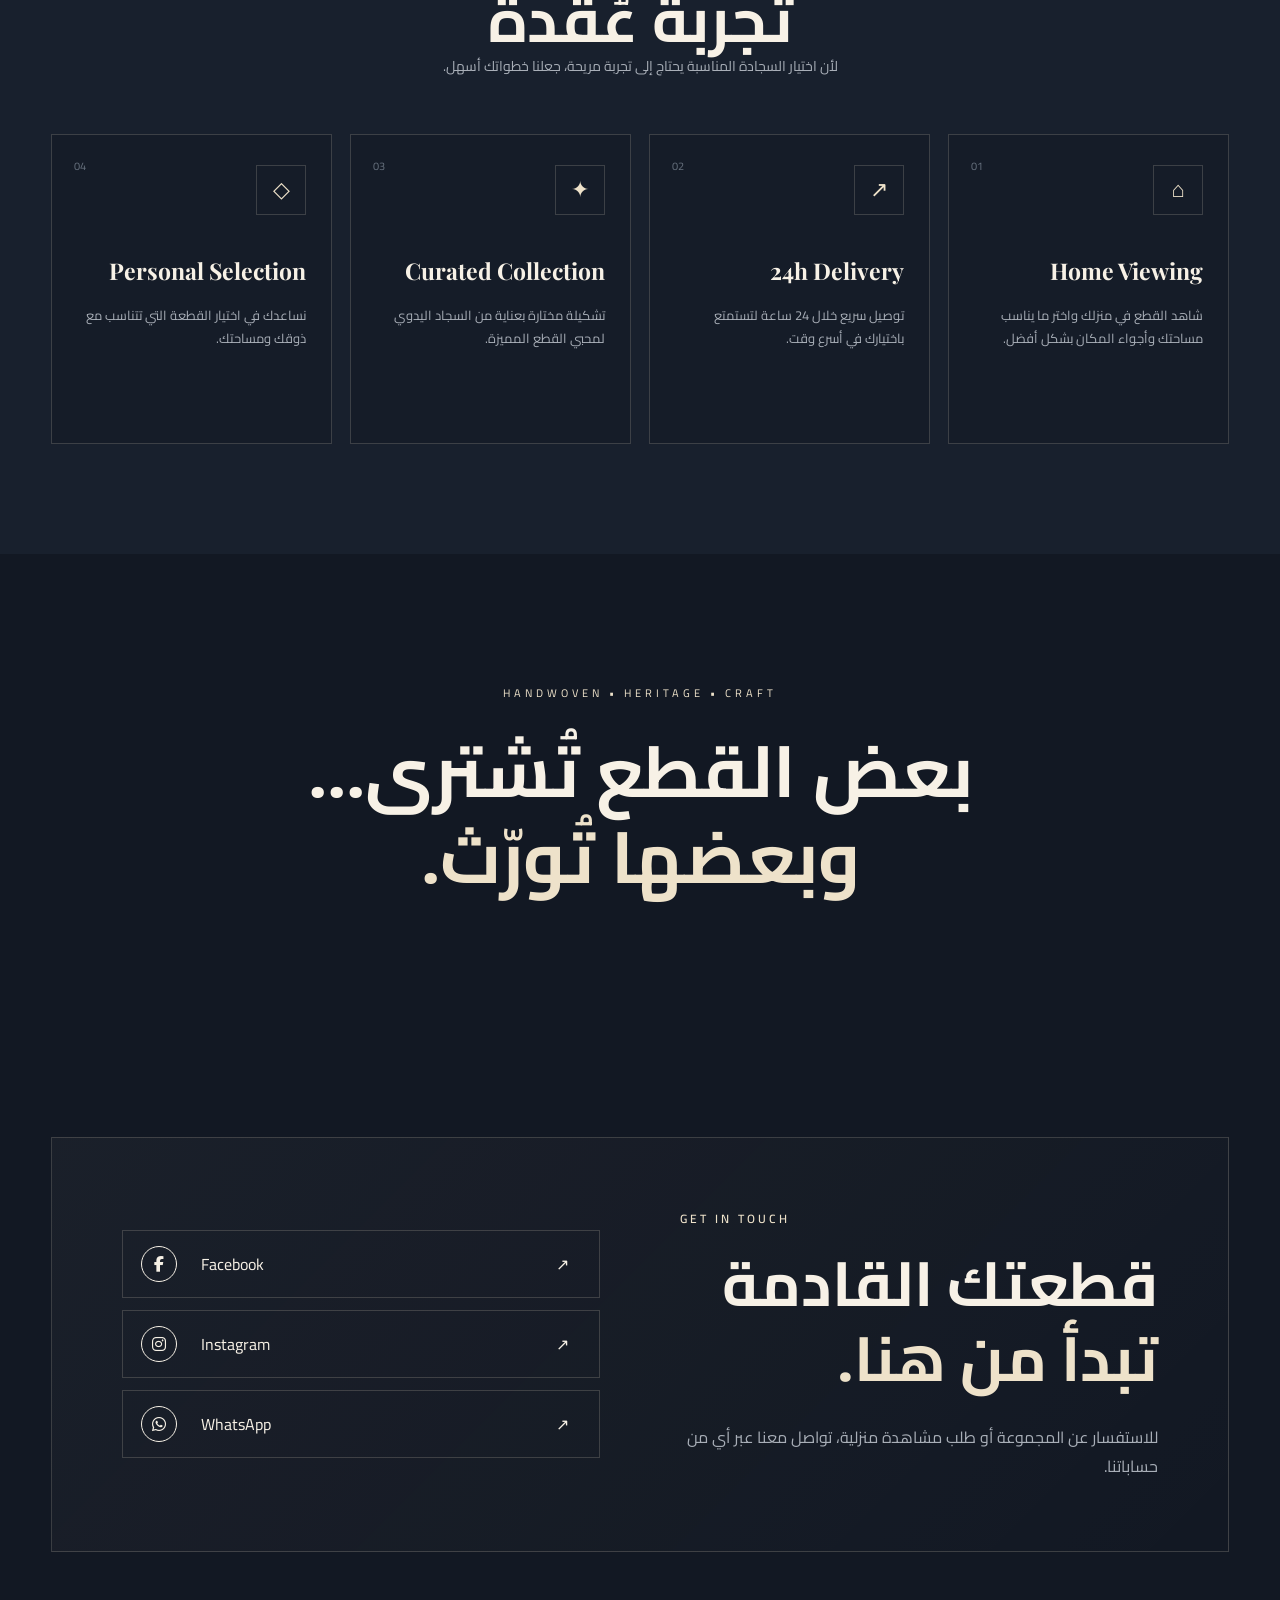
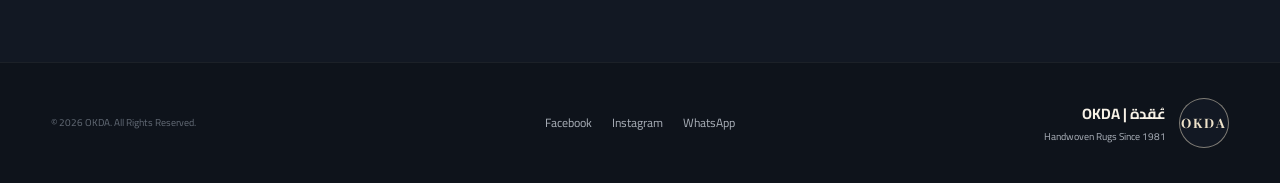
==== commit 6909de8a: "Update index.html" ====
--- a/index.html
+++ b/index.html
@@ -4,14 +4,53 @@
     <meta charset="UTF-8">
     <meta name="viewport" content="width=device-width, initial-scale=1.0">
 
-    <title>عُقدة | OKDA</title>
-    <meta name="description" content="عُقدة | OKDA — سجاد يدوي منذ 1981. Rooted in Heritage. Crafted by Hand. مشاهدة السجاد في المنزل وتوصيل خلال 24 ساعة.">
-
+    <!-- SEO -->
+    <title>عُقدة | OKDA - سجاد يدوي منذ 1981</title>
+
+    <meta name="description"
+        content="عُقدة | OKDA — سجاد يدوي منذ 1981. قطع مختارة من السجاد اليدوي تجمع بين أصالة التراث وجودة الخامة ودقة التفاصيل. مشاهدة منزلية وتوصيل خلال 24 ساعة.">
+
+    <meta name="robots" content="index, follow">
+
+    <link rel="canonical"
+        href="https://alhassan2005.github.io/okda-website/">
+
+    <!-- Open Graph - Facebook / Instagram / WhatsApp -->
+    <meta property="og:title"
+        content="عُقدة | OKDA - سجاد يدوي منذ 1981">
+
+    <meta property="og:description"
+        content="Rooted in Heritage. Crafted by Hand. سجاد يدوي منذ 1981.">
+
+    <meta property="og:url"
+        content="https://alhassan2005.github.io/okda-website/">
+
+    <meta property="og:type"
+        content="website">
+
+    <meta property="og:site_name"
+        content="عُقدة | OKDA">
+
+    <meta property="og:image"
+        content="https://alhassan2005.github.io/okda-website/images/Logo.jpeg">
+
+    <!-- Favicon -->
+    <link rel="icon" href="images/Logo.jpeg">
+
+    <!-- Fonts -->
     <link rel="preconnect" href="https://fonts.googleapis.com">
     <link rel="preconnect" href="https://fonts.gstatic.com" crossorigin>
-    <link href="https://fonts.googleapis.com/css2?family=Cairo:wght@400;500;600;700&family=Playfair+Display:wght@500;600;700&display=swap" rel="stylesheet">
-    <link rel="stylesheet" href="https://cdnjs.cloudflare.com/ajax/libs/font-awesome/6.7.2/css/all.min.css">
-
+
+    <link
+        href="https://fonts.googleapis.com/css2?family=Cairo:wght@400;500;600;700&family=Playfair+Display:wght@500;600;700&display=swap"
+        rel="stylesheet">
+
+    <!-- Font Awesome -->
+    <link
+        rel="stylesheet"
+        href="https://cdnjs.cloudflare.com/ajax/libs/font-awesome/6.7.2/css/all.min.css">
+
+    <!-- Main CSS -->
     <link rel="stylesheet" href="style.css">
 </head>
 
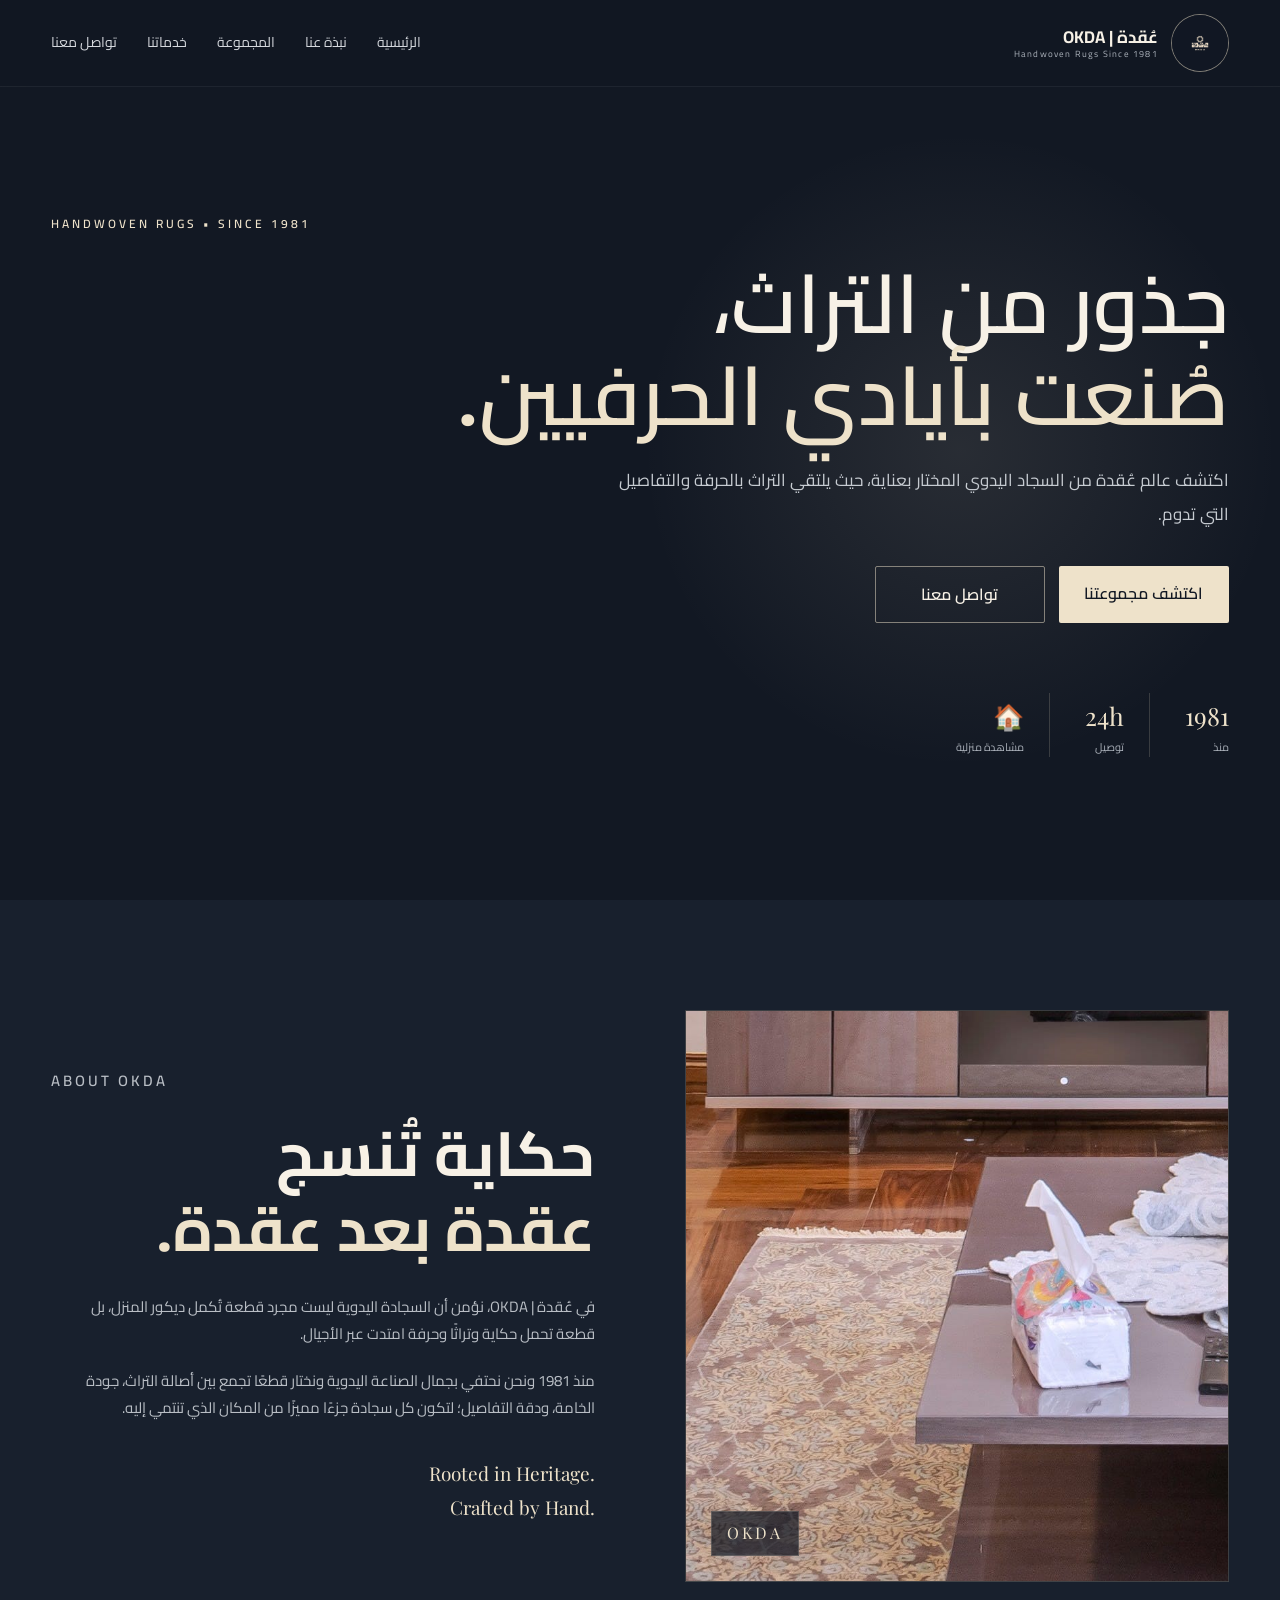
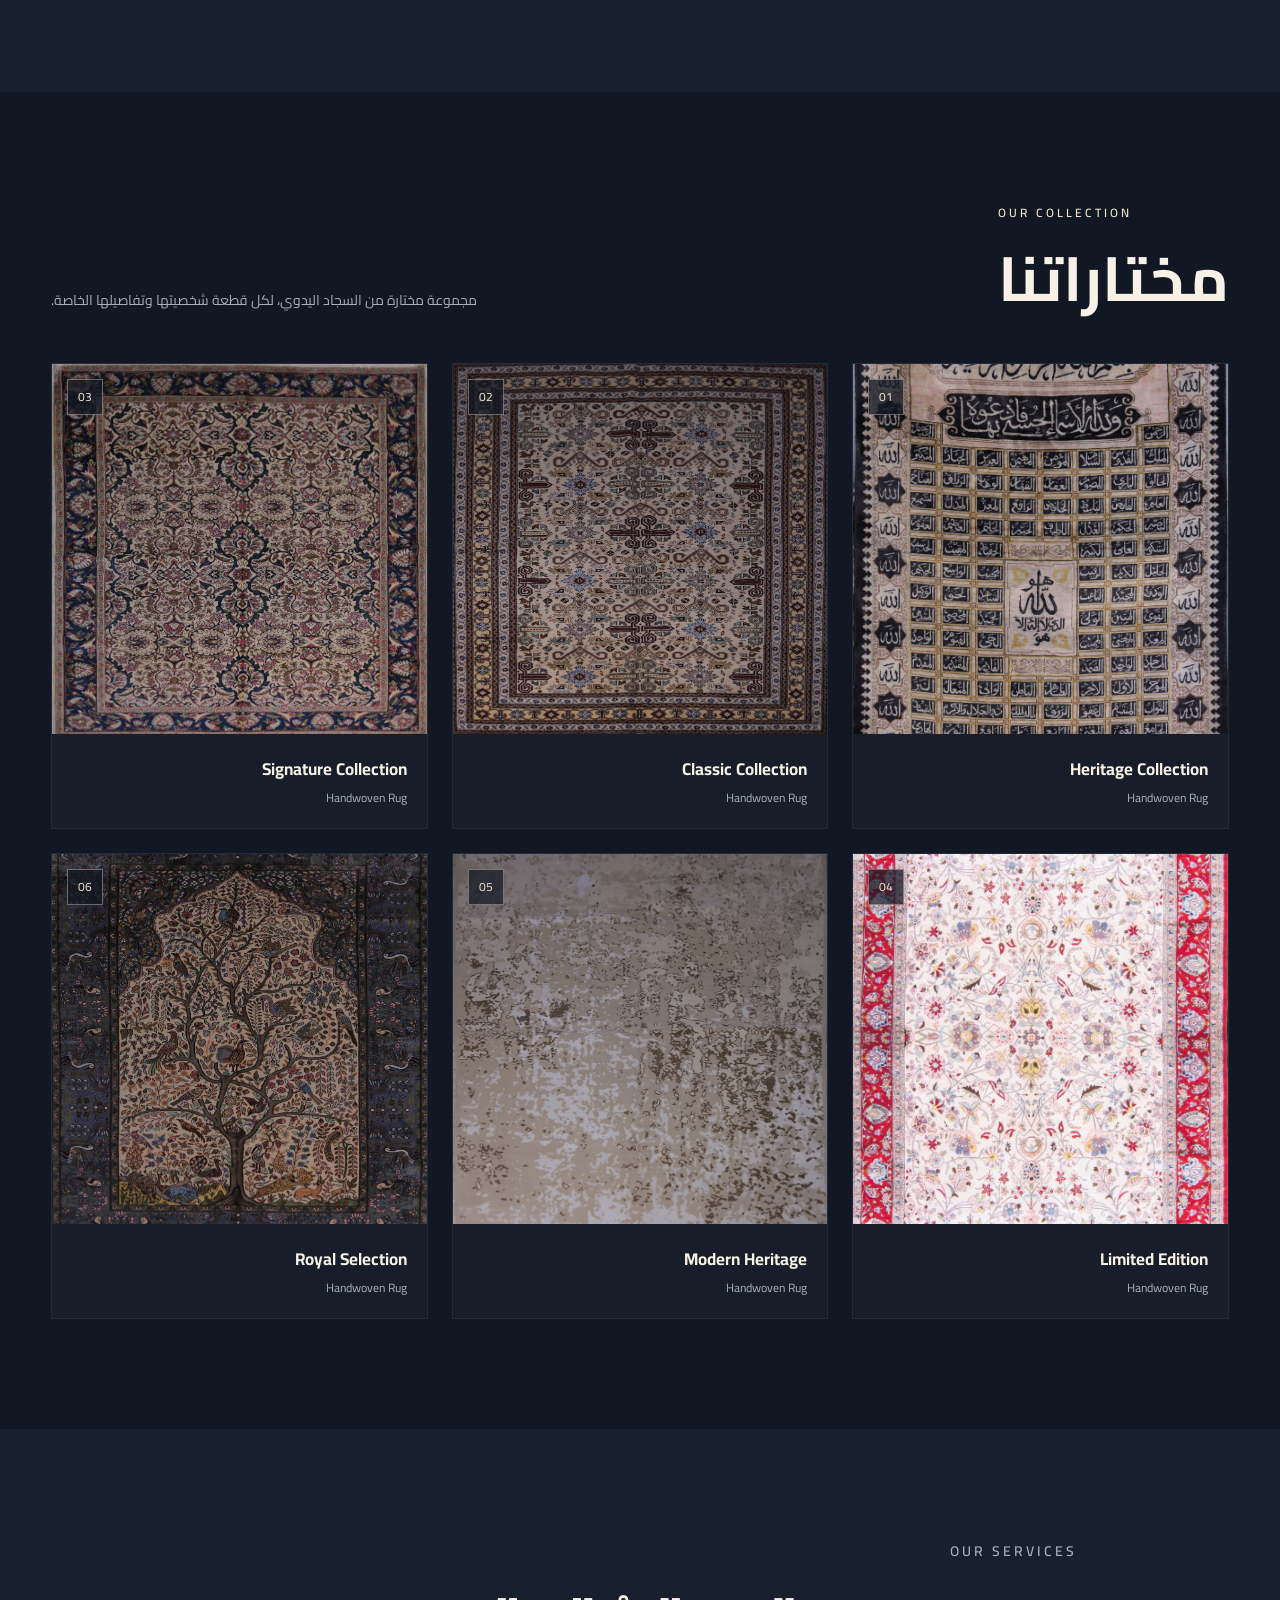
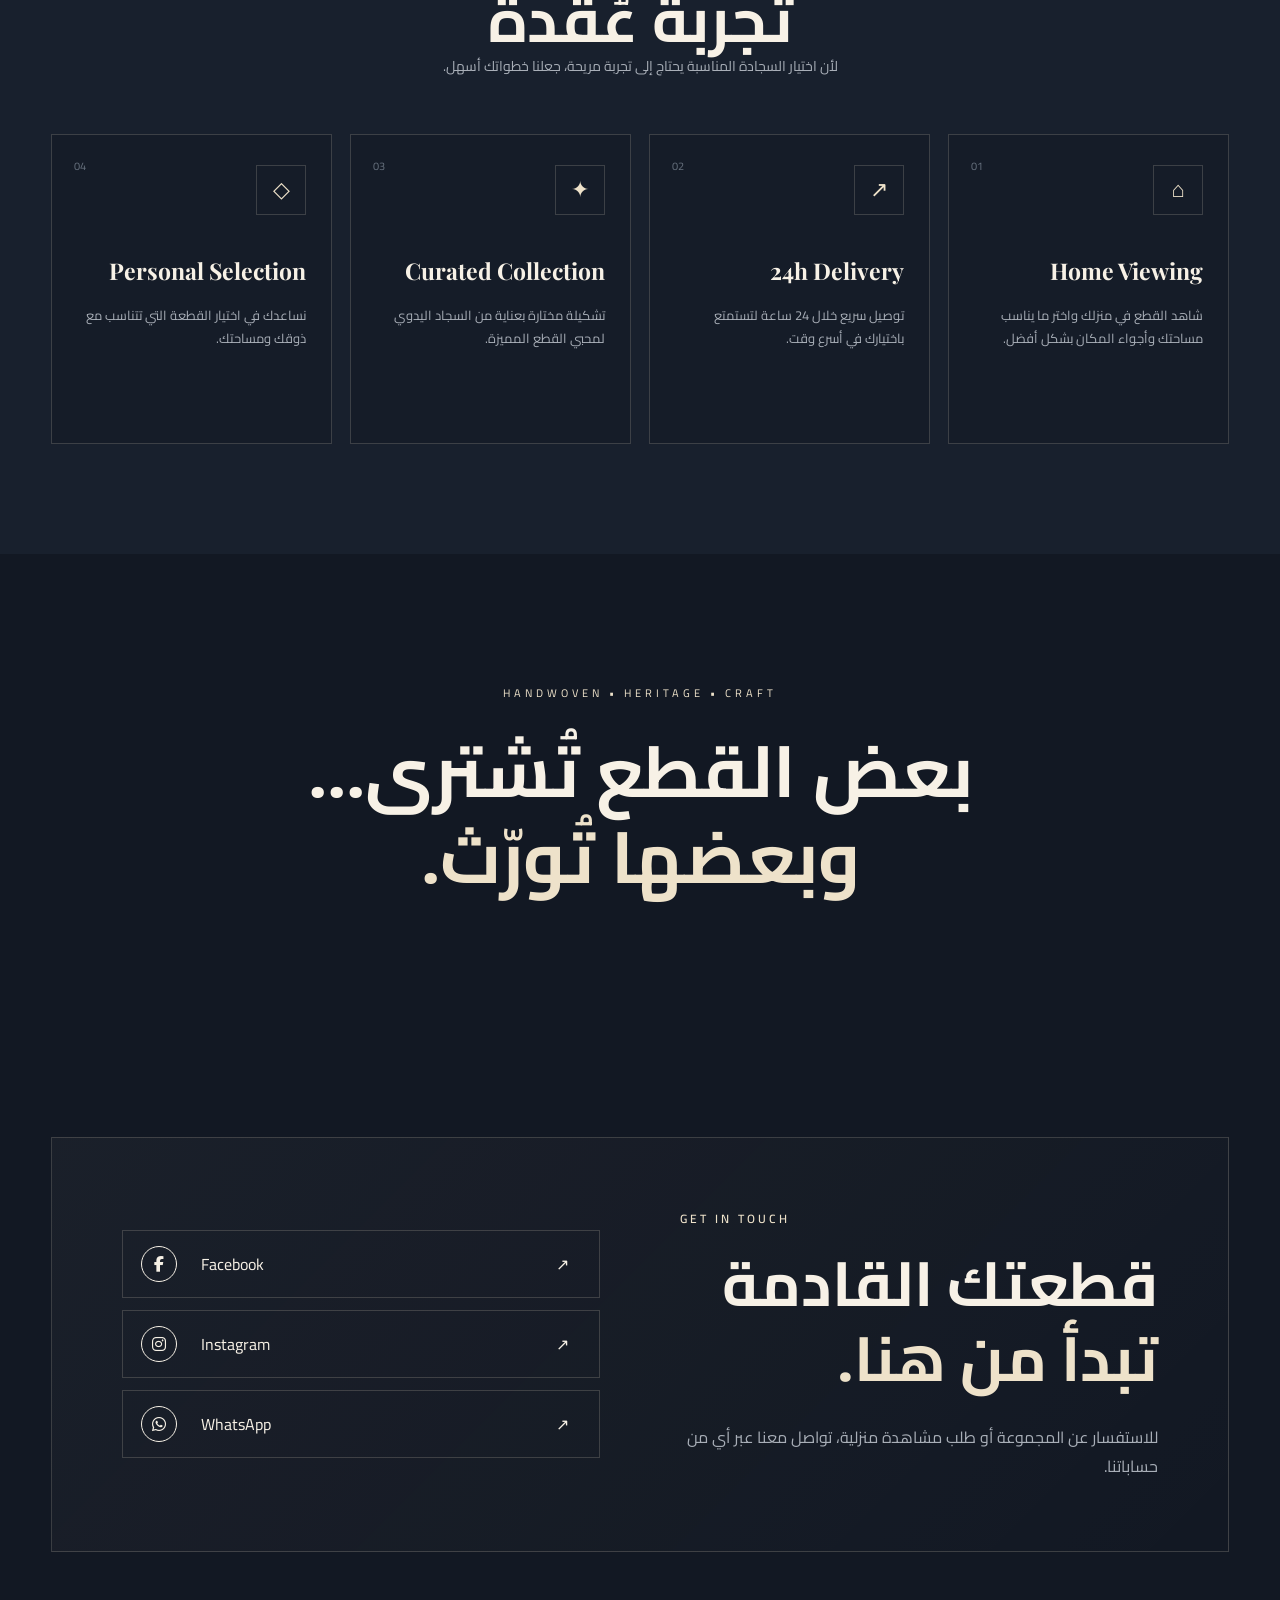
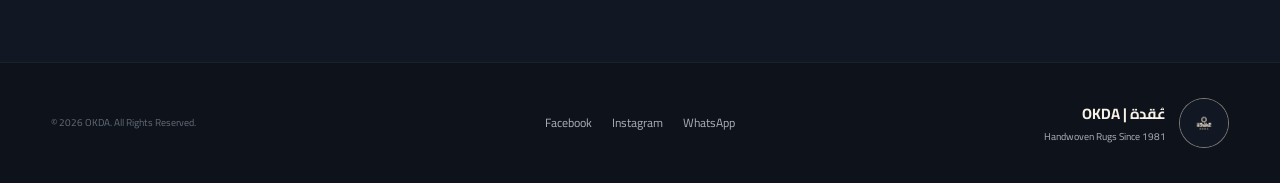
==== commit d6dd6e1d: "Update index.html" ====
--- a/index.html
+++ b/index.html
@@ -413,7 +413,7 @@
 
             <div class="footer-brand">
                 <div class="logo-wrap footer-logo">
-                    <img src="images/logo.png" alt="OKDA Logo"
+                    <img src="images/Logo.jpeg" alt="OKDA Logo"
                          onerror="this.style.display='none'; this.nextElementSibling.style.display='flex';">
                     <span class="logo-fallback">OKDA</span>
                 </div>
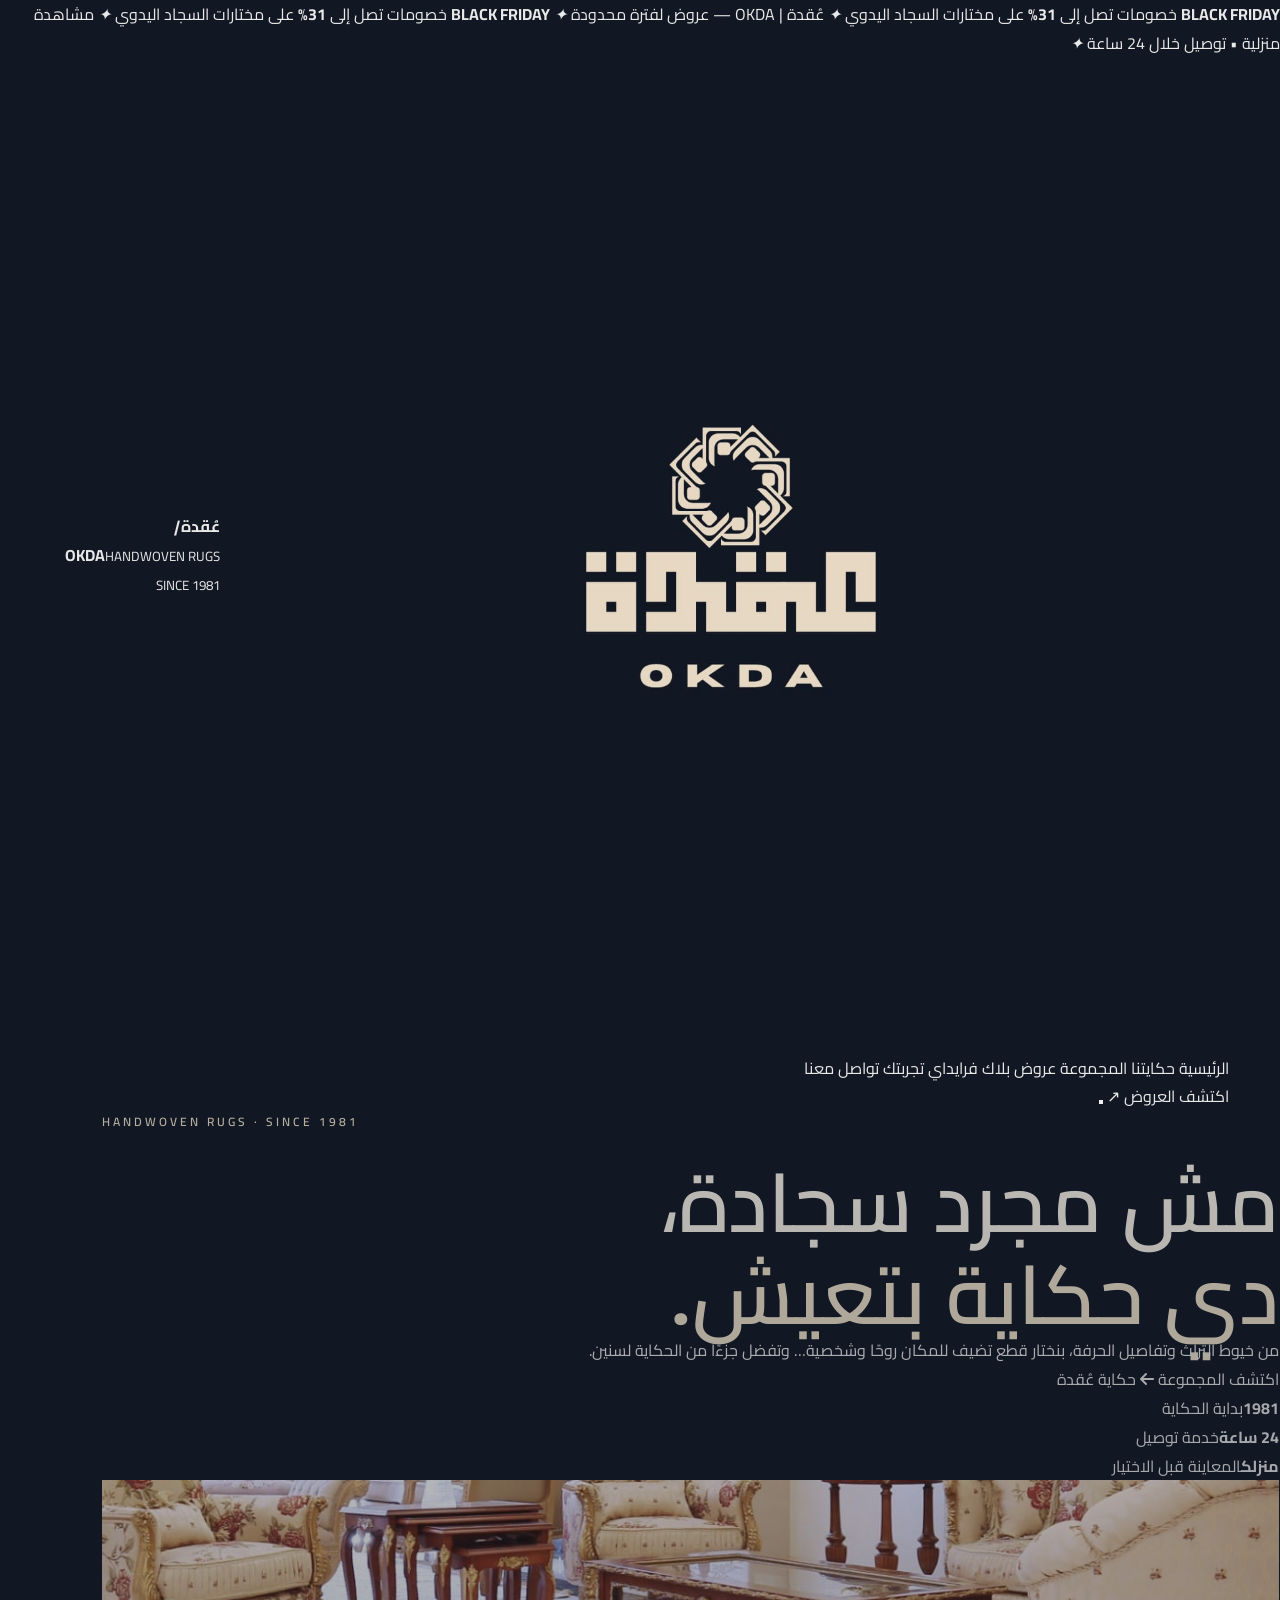
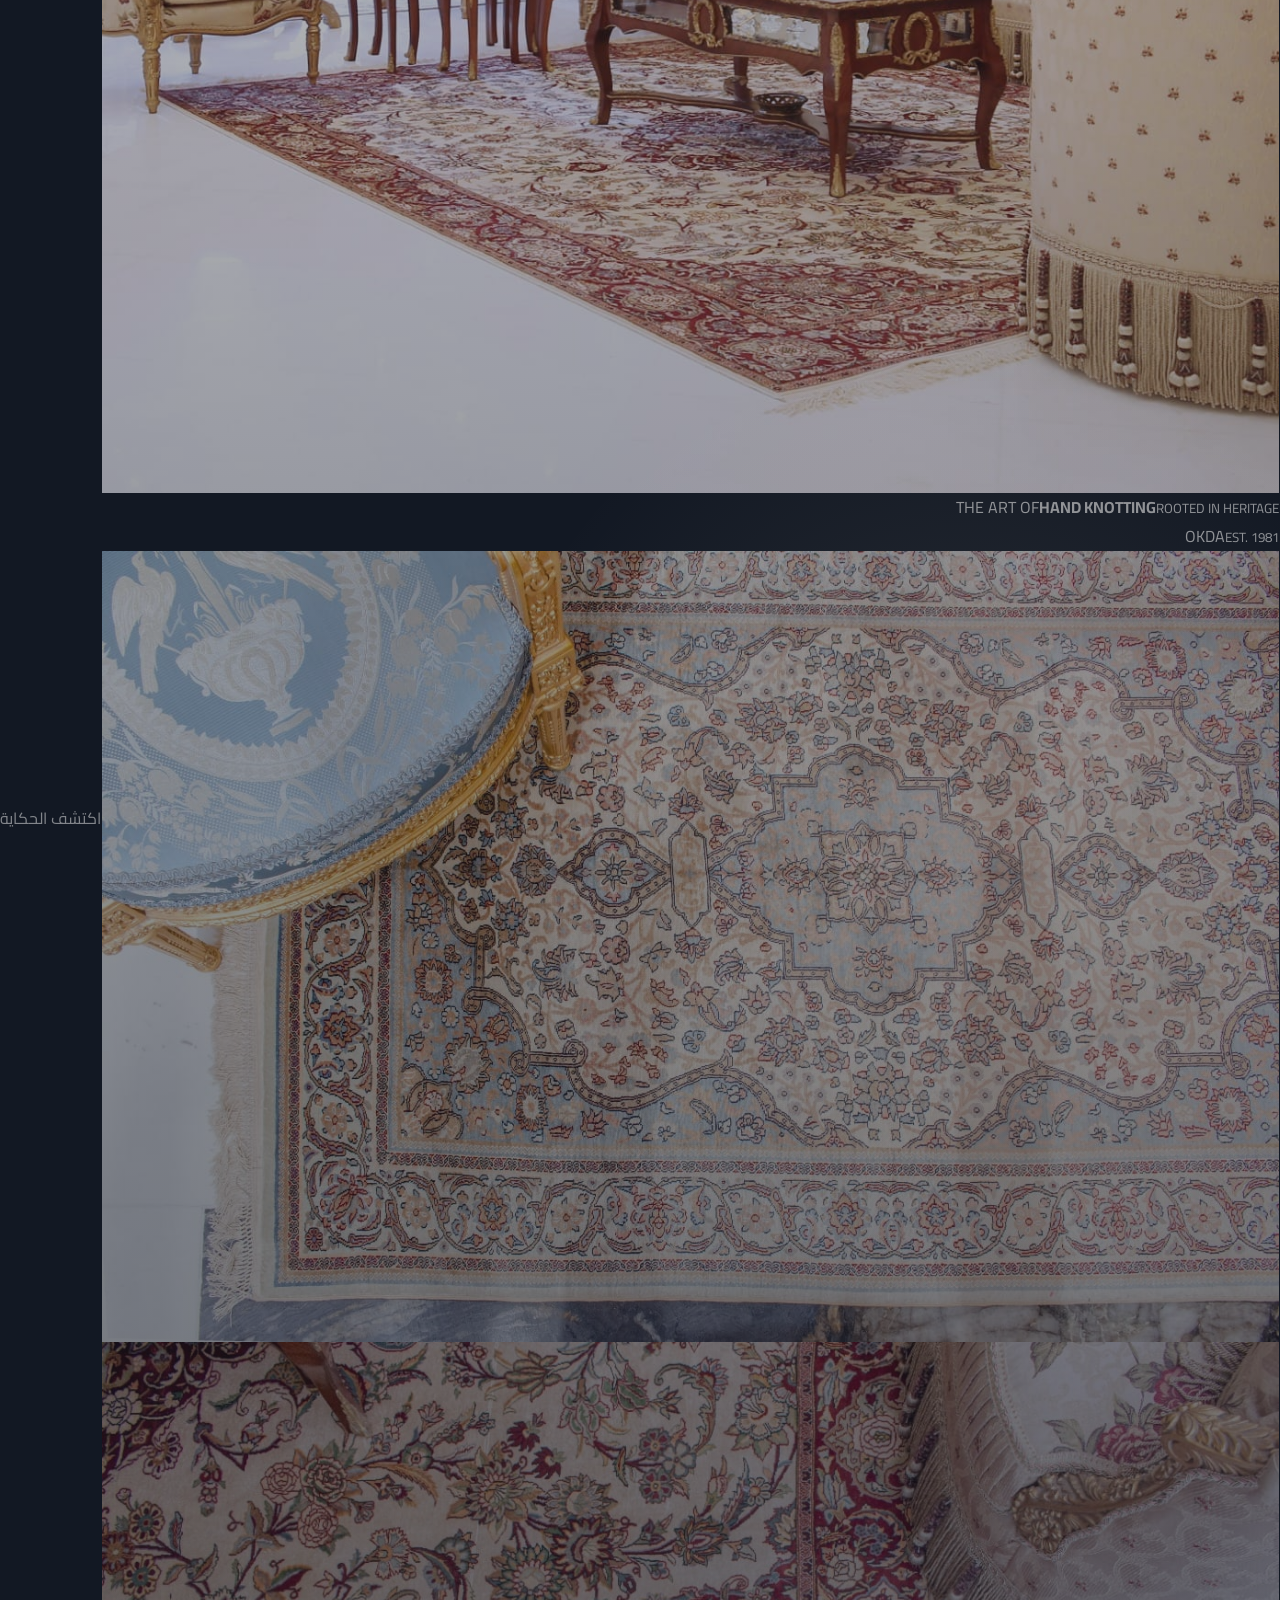
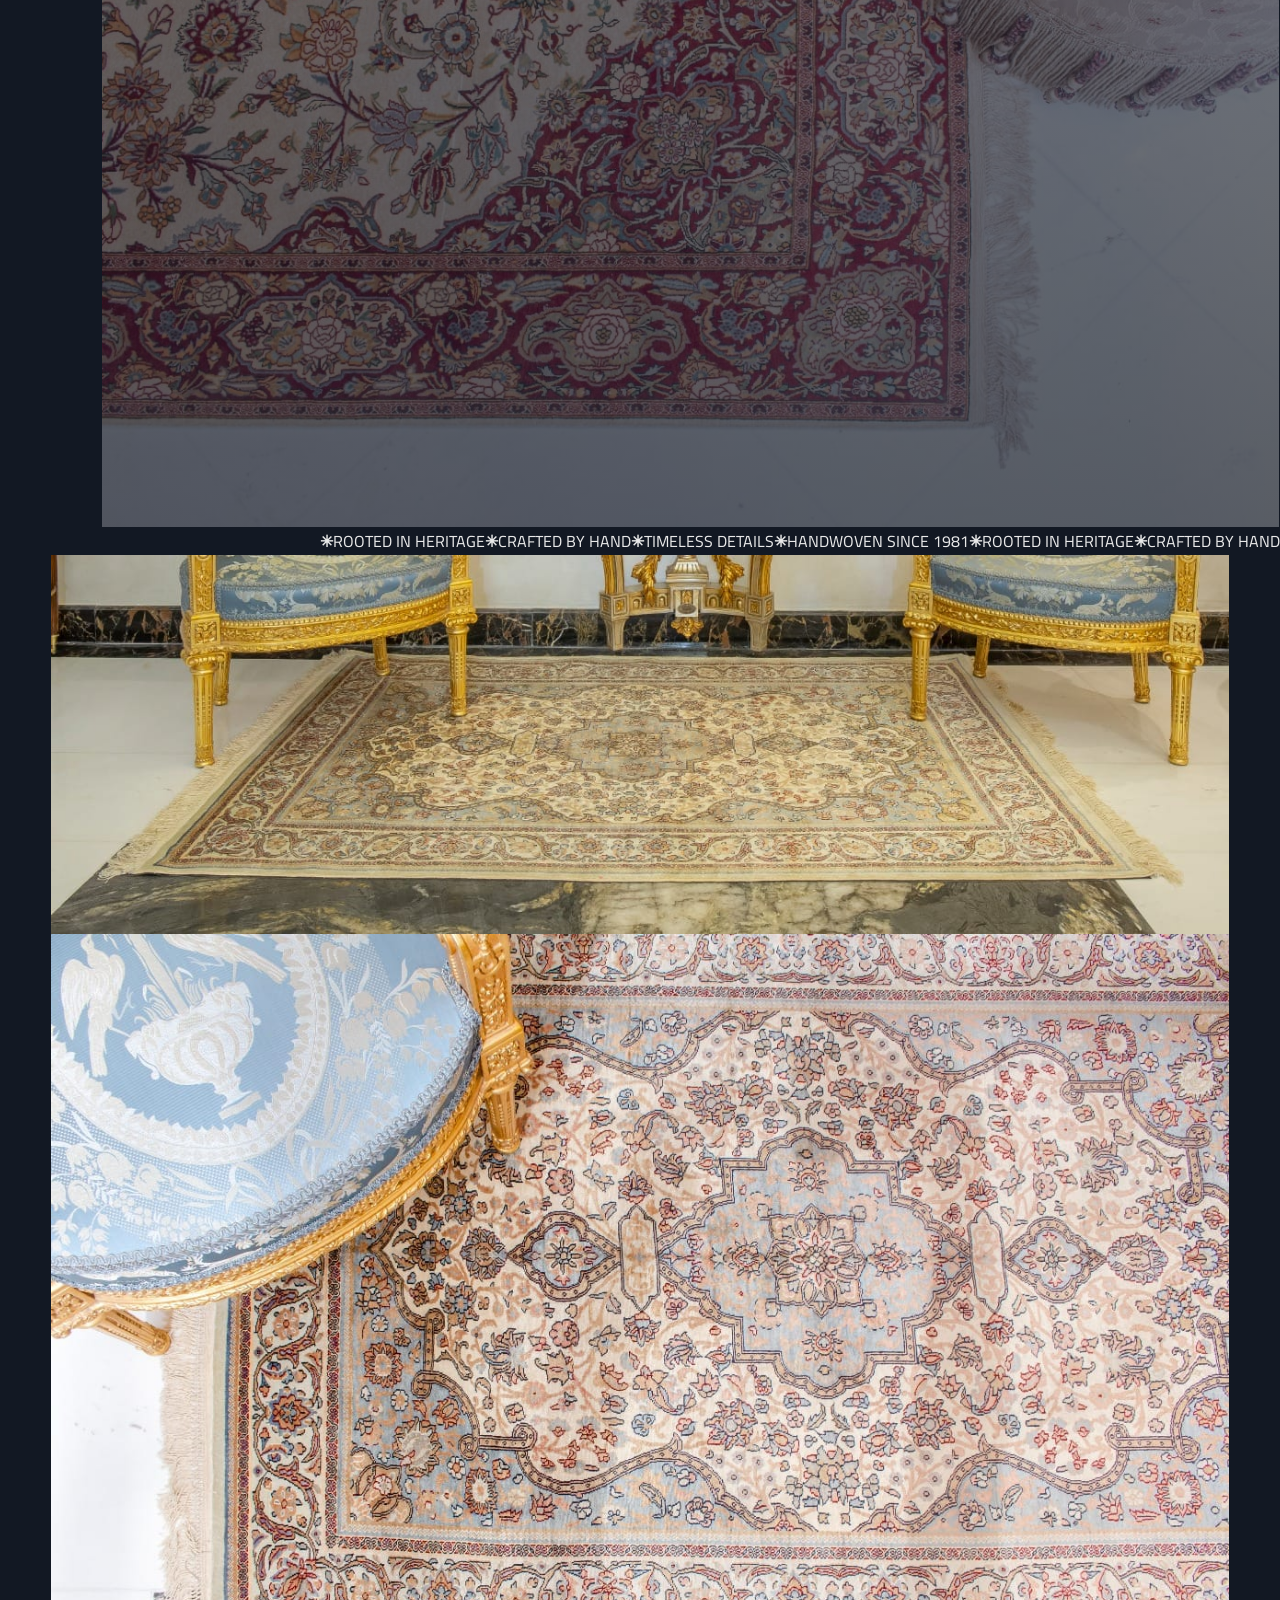
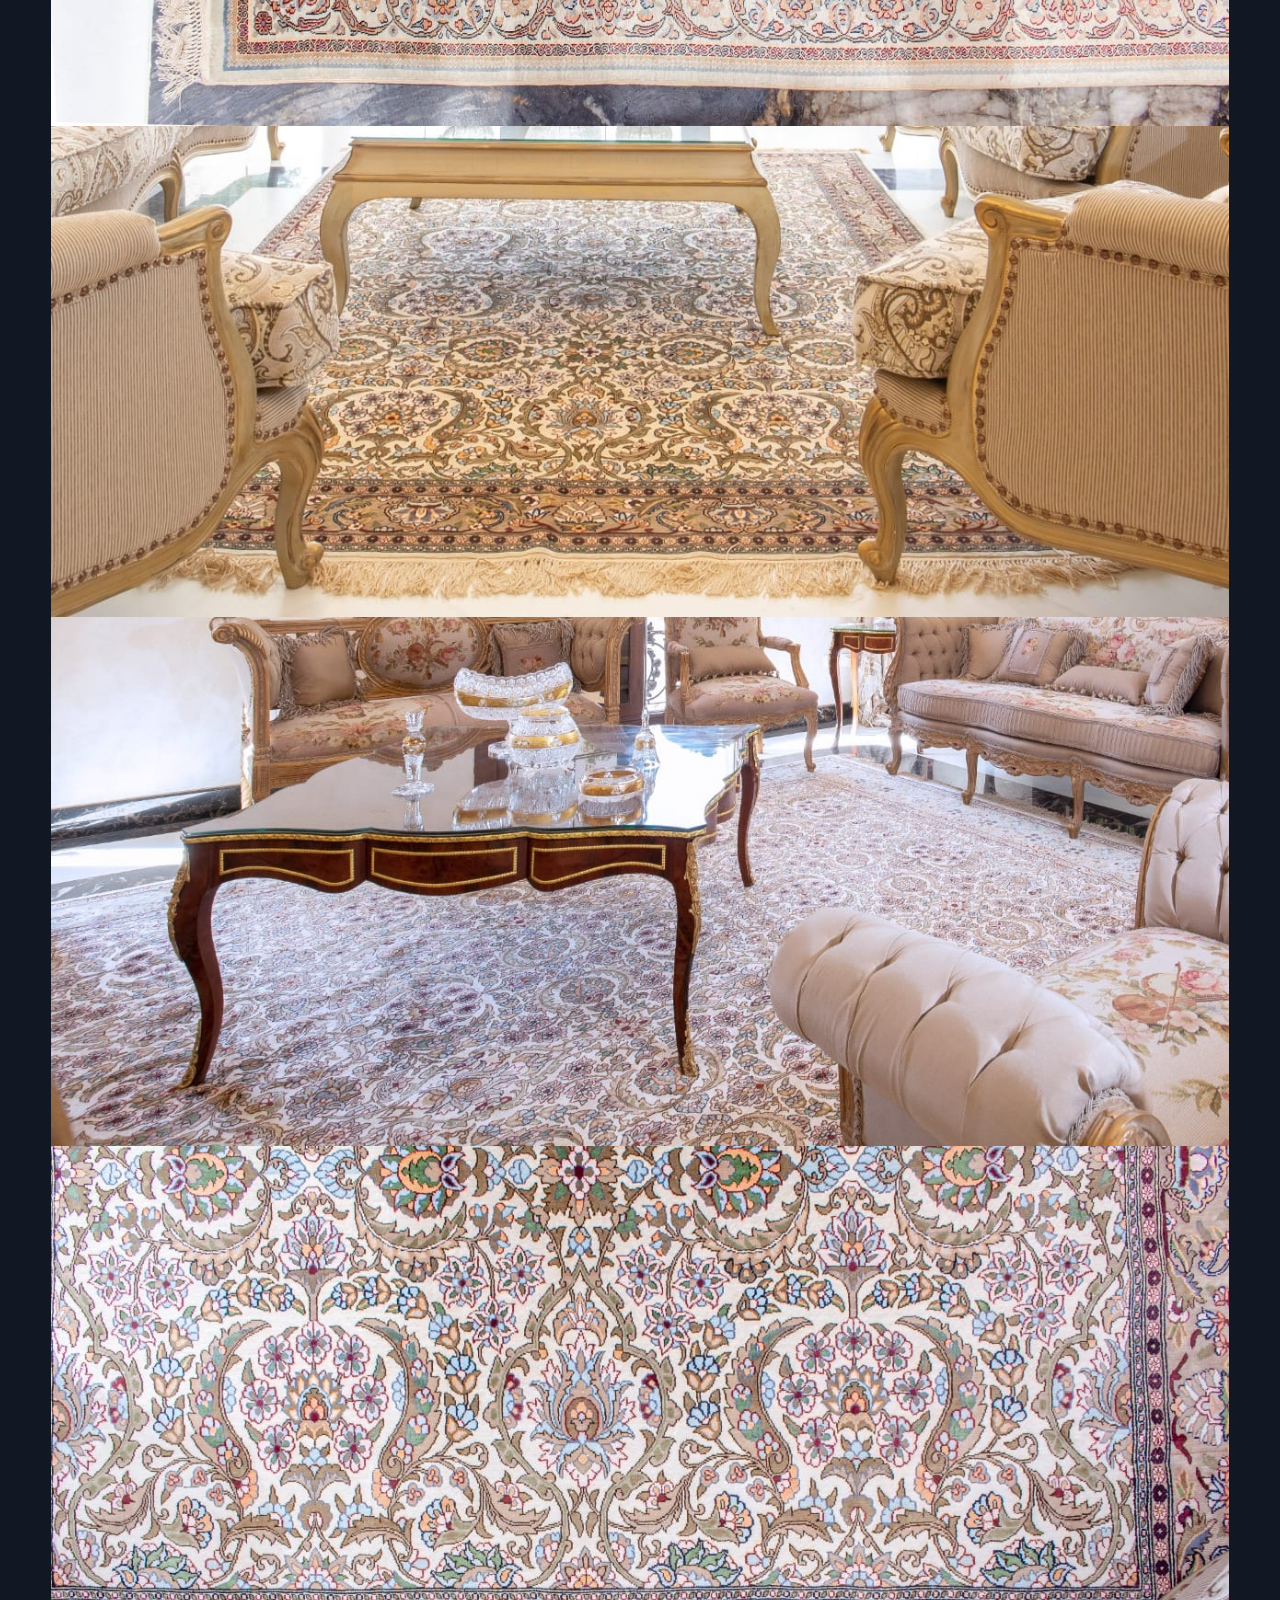
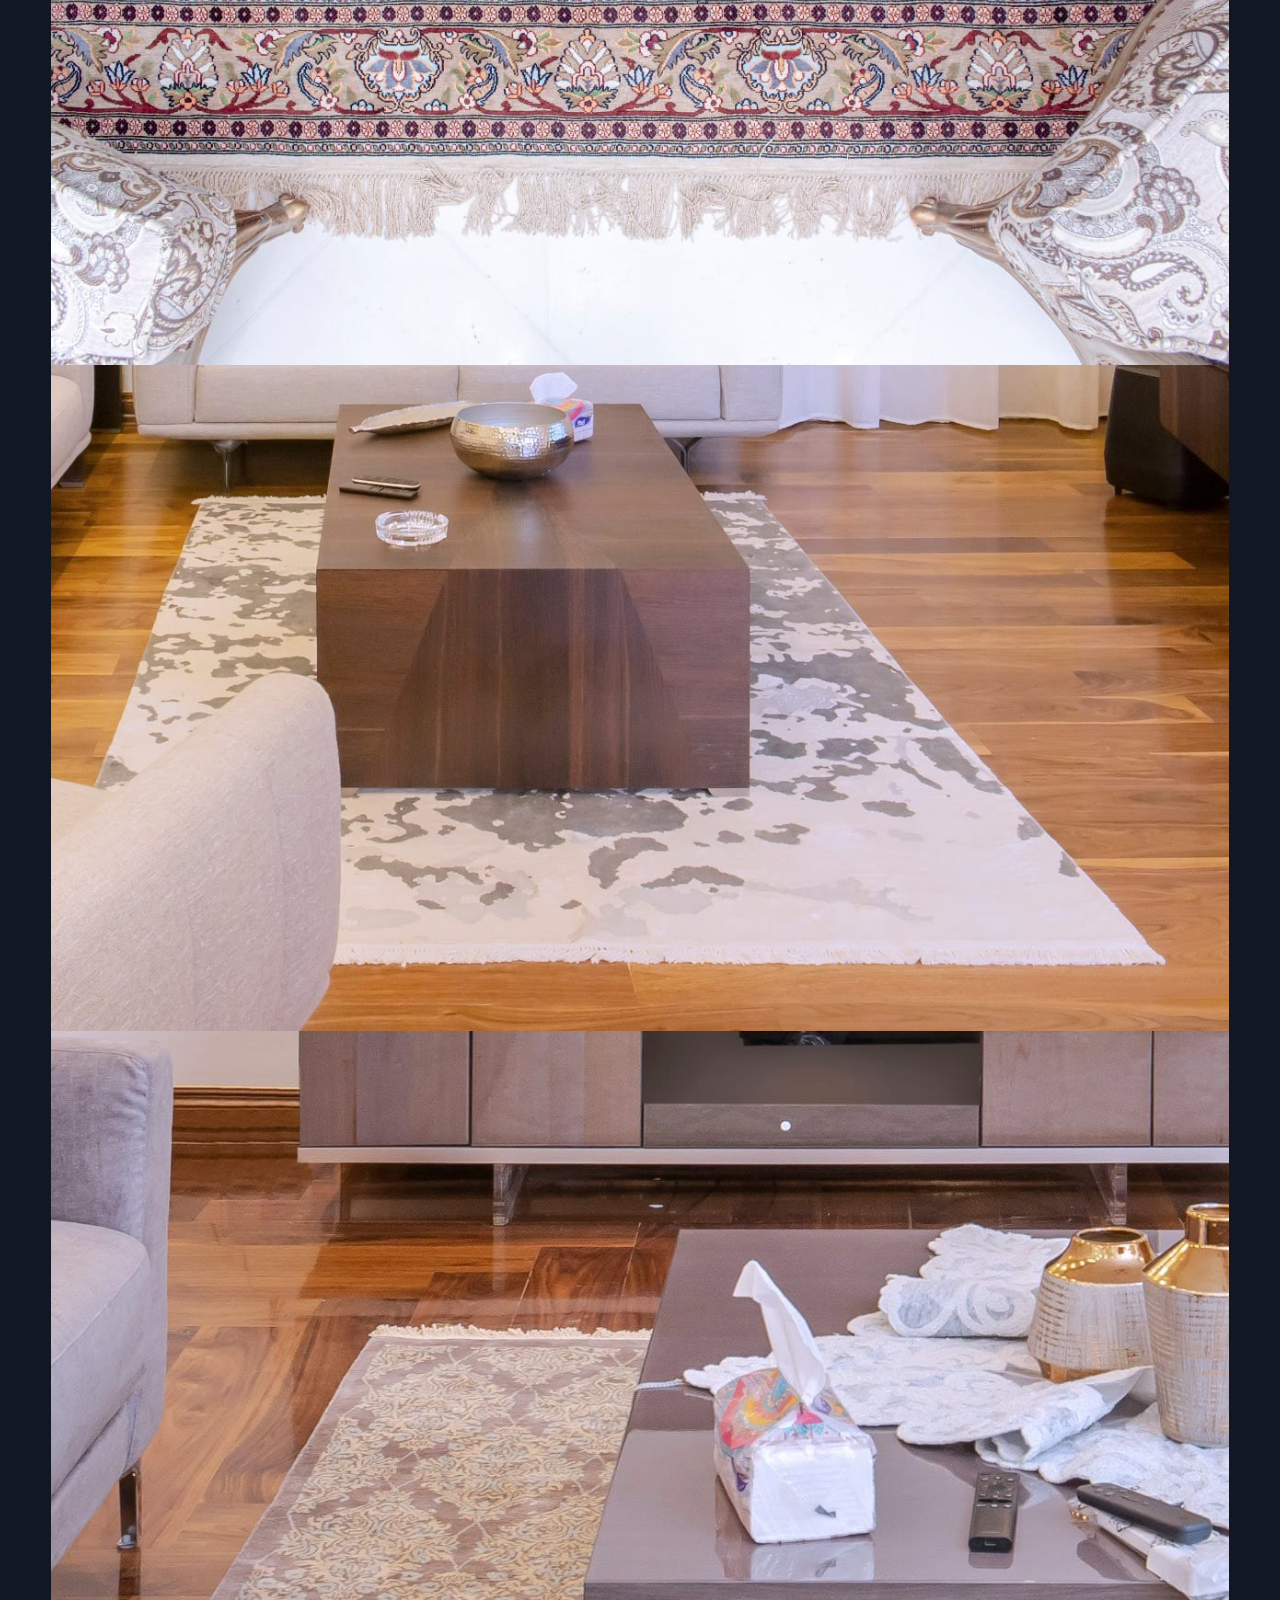
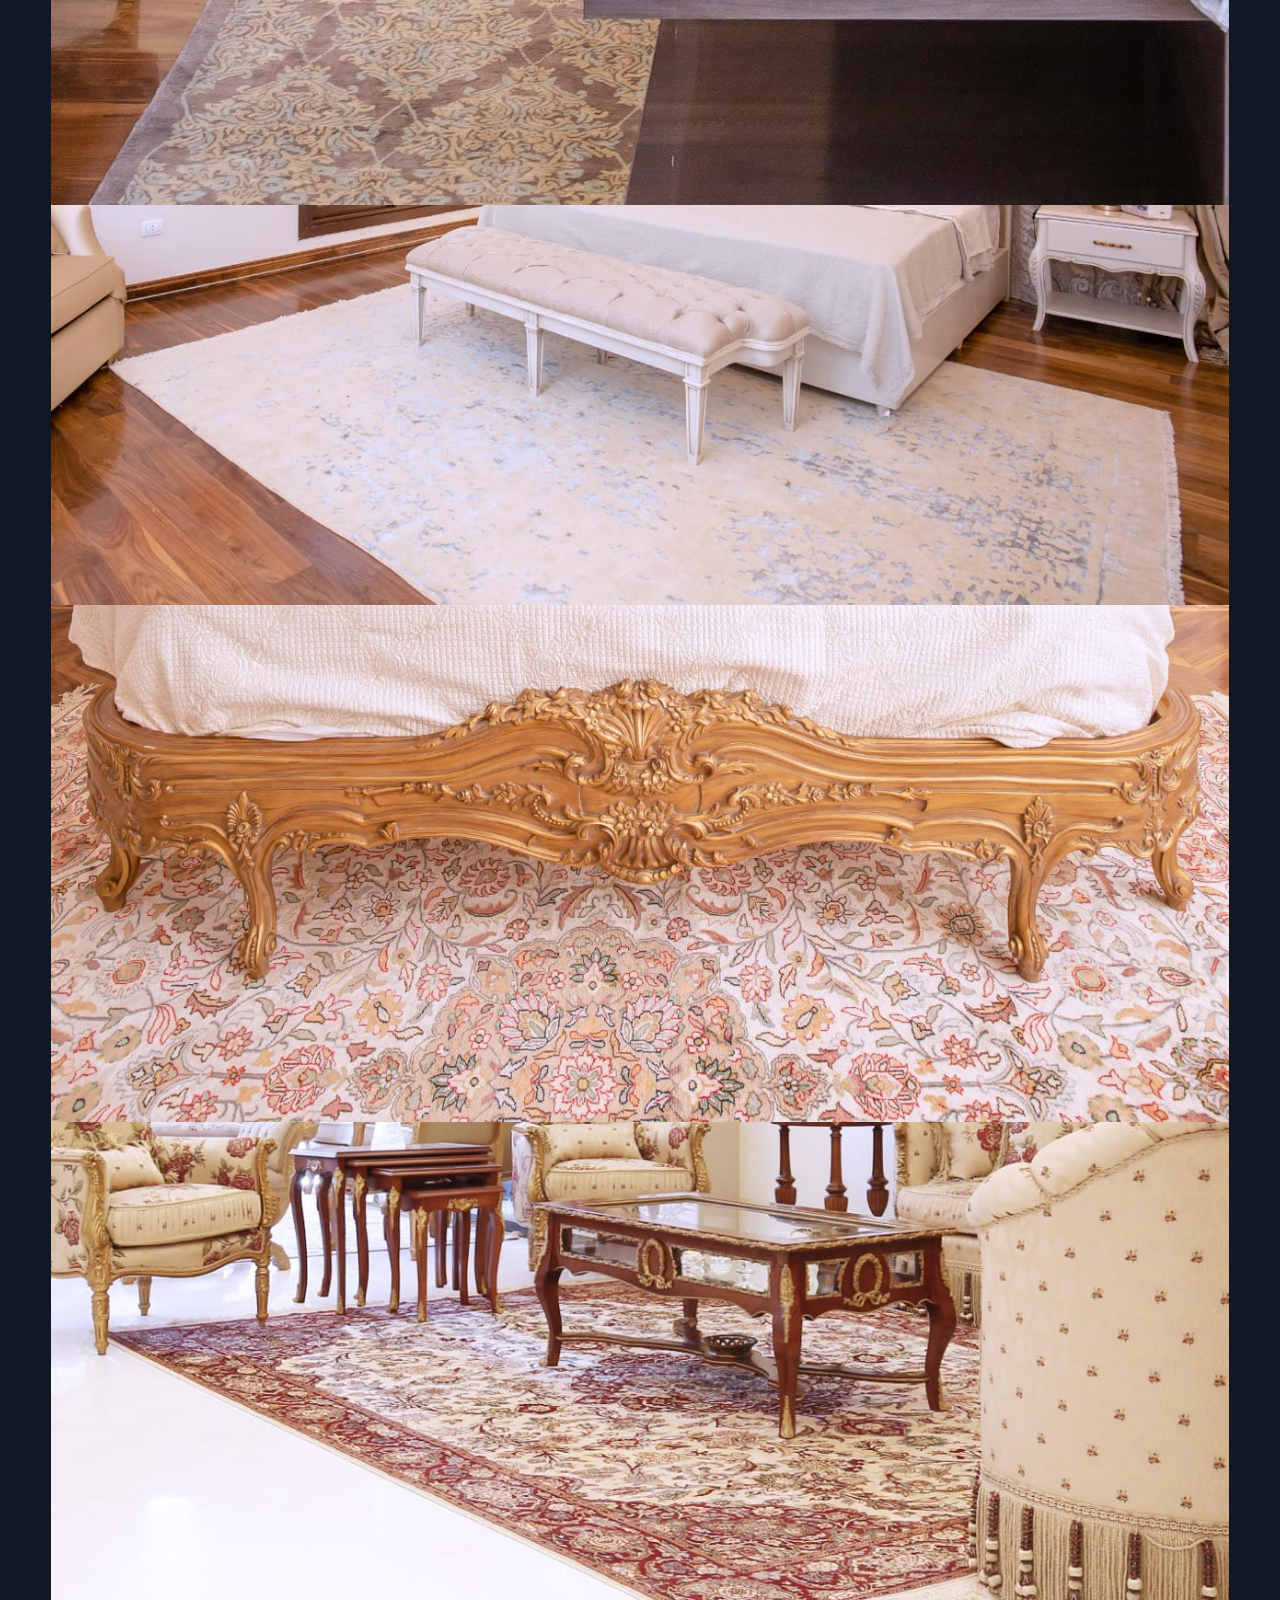
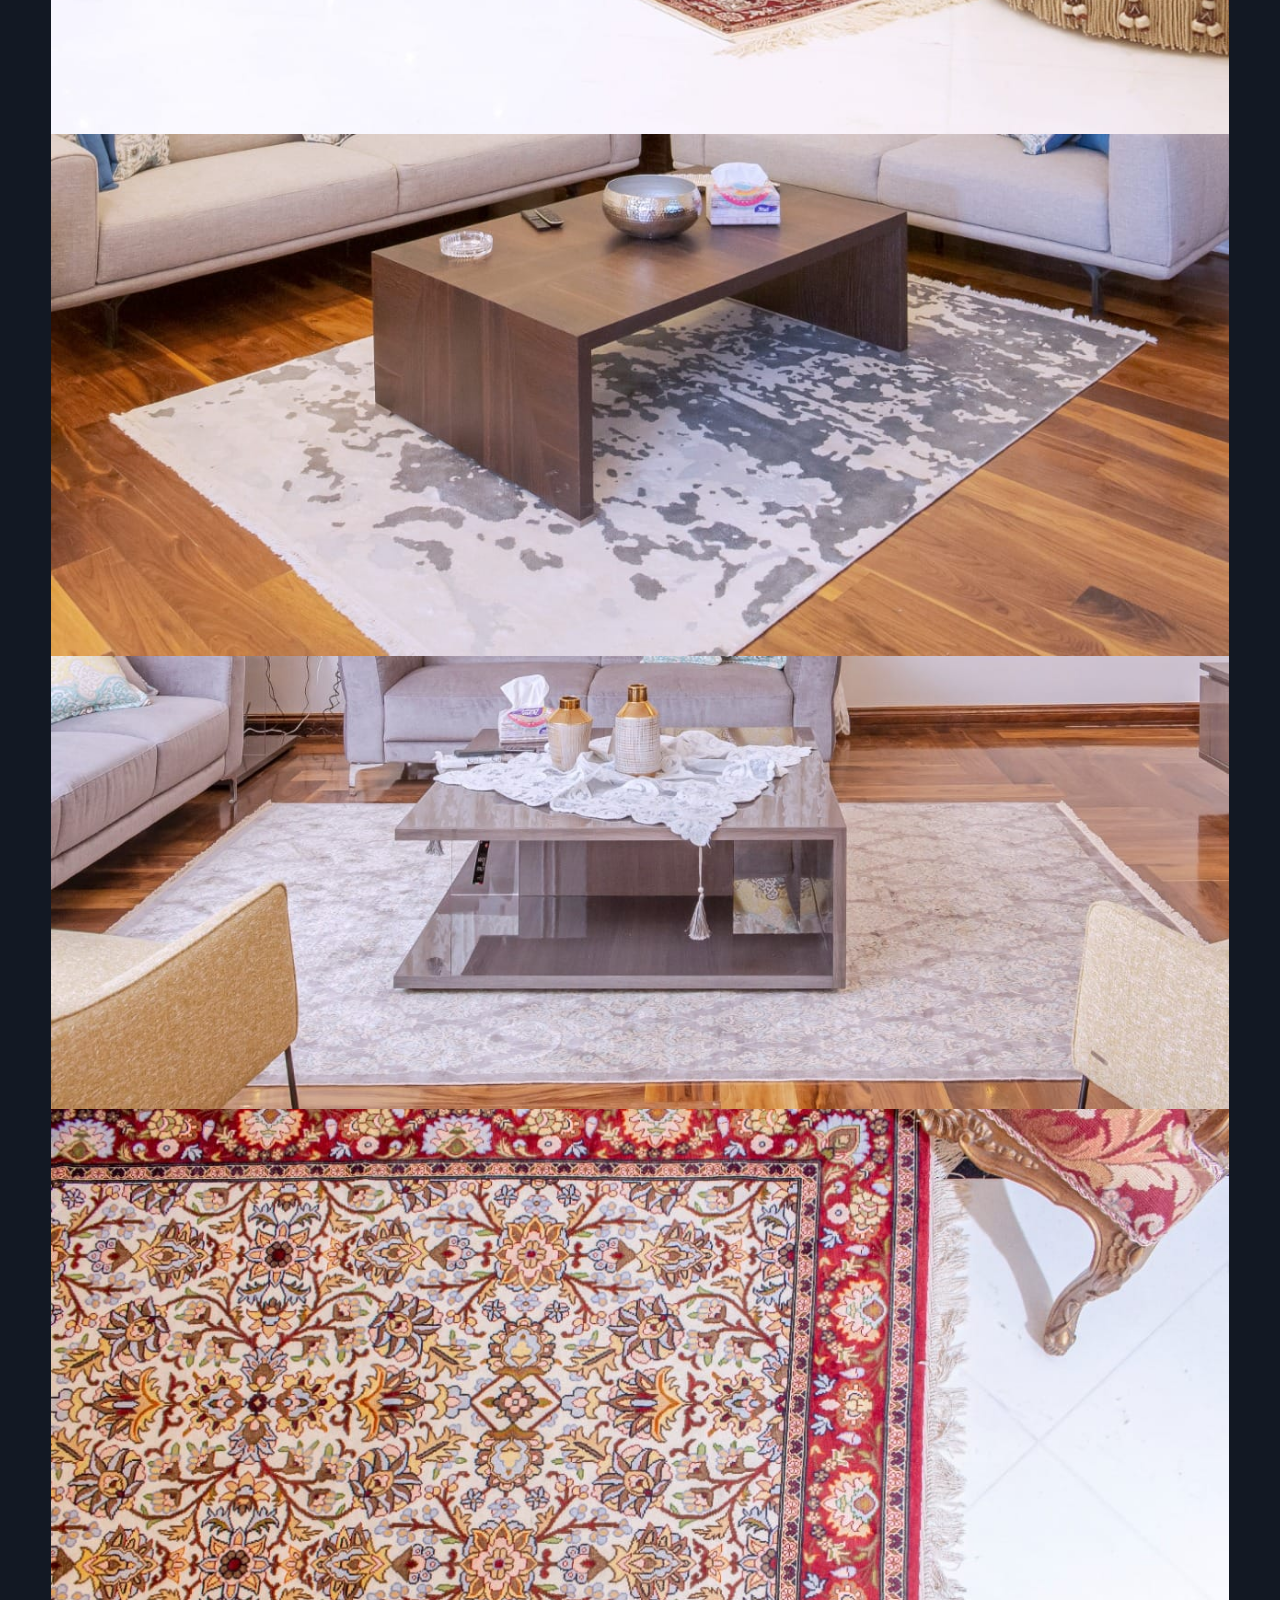
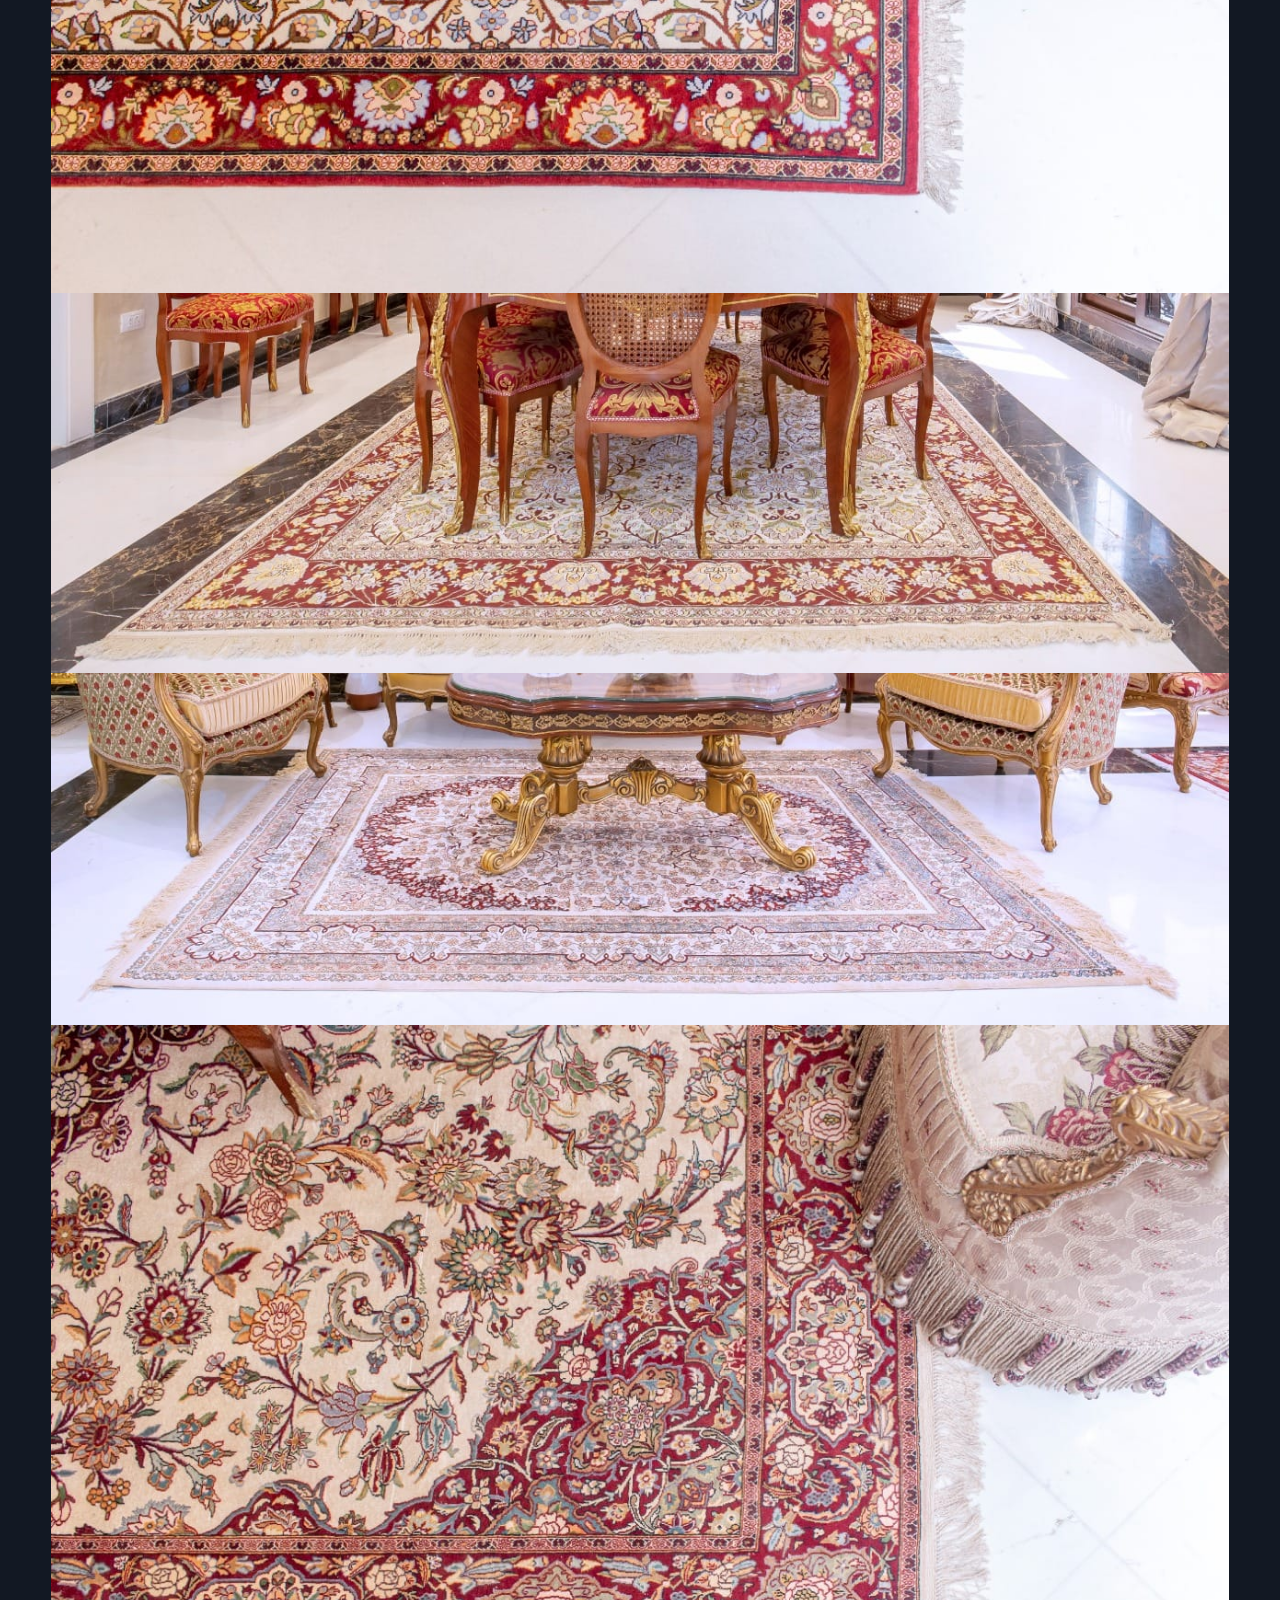
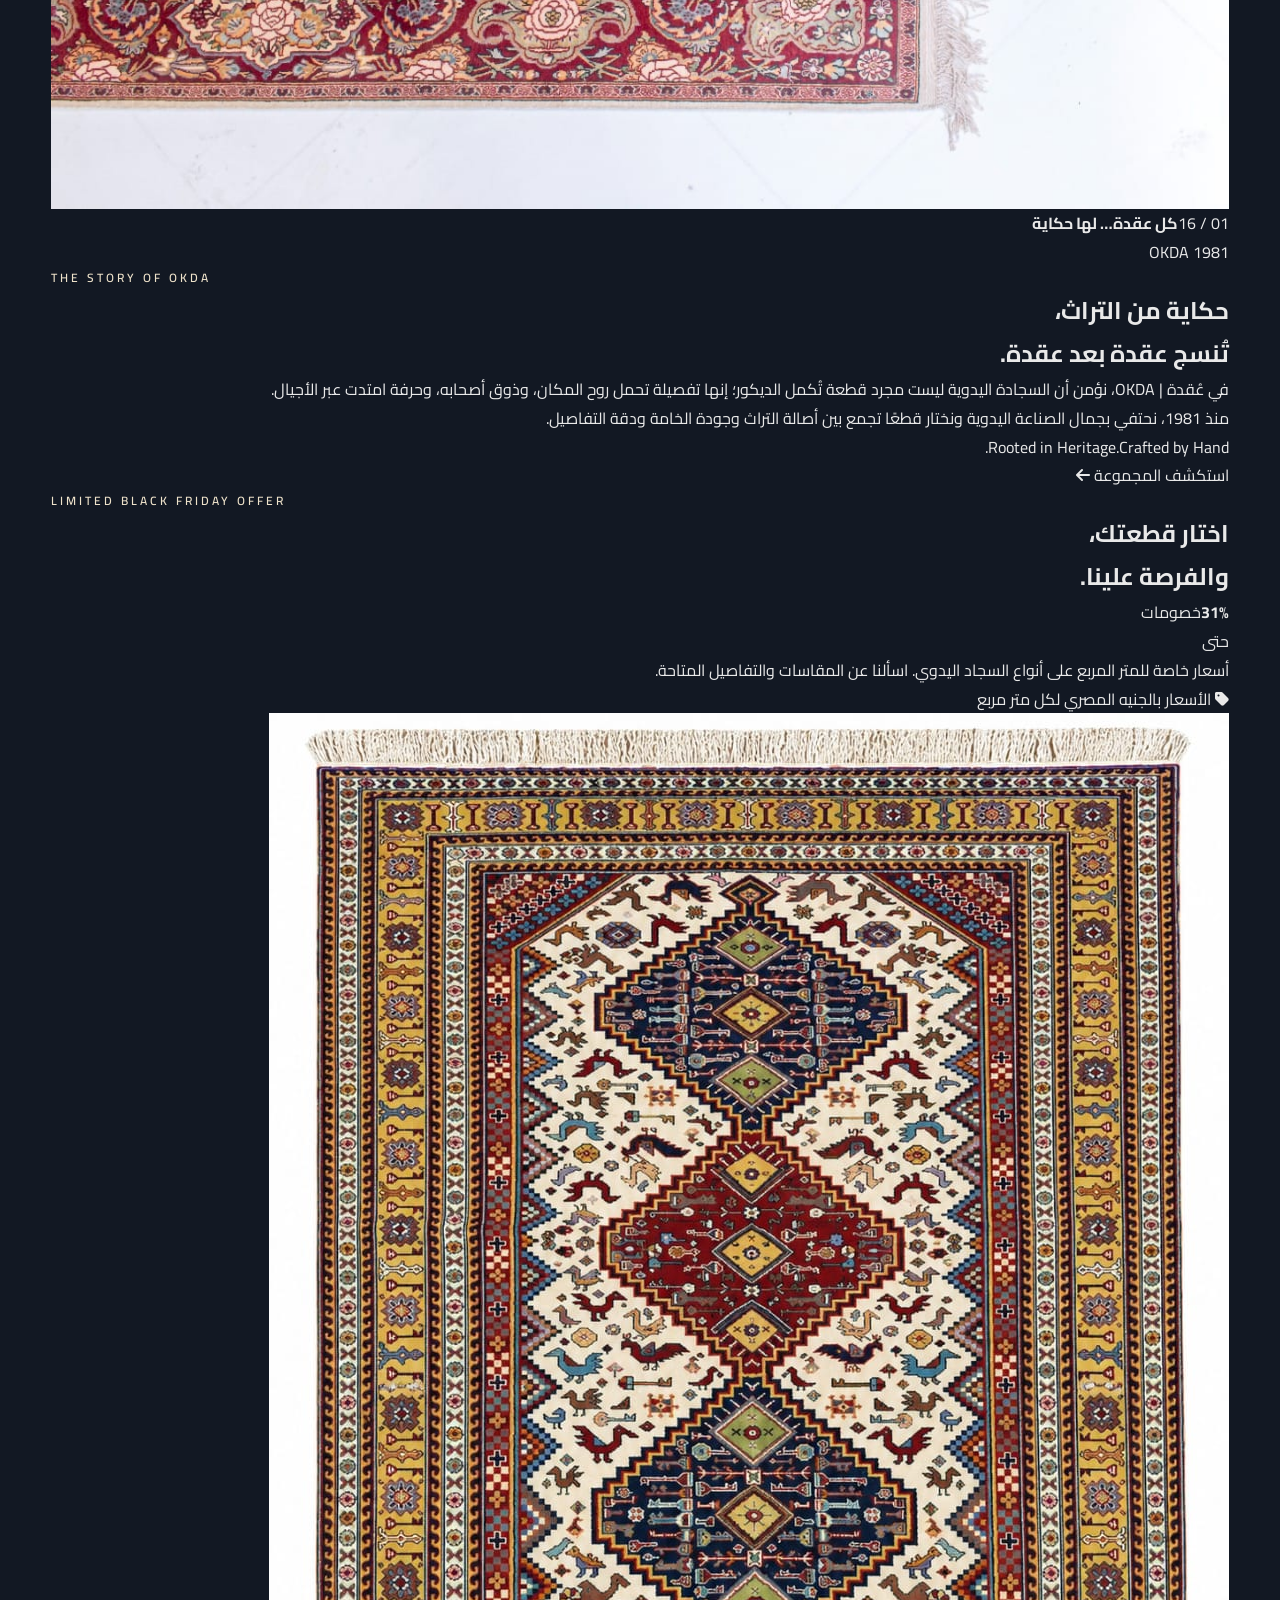
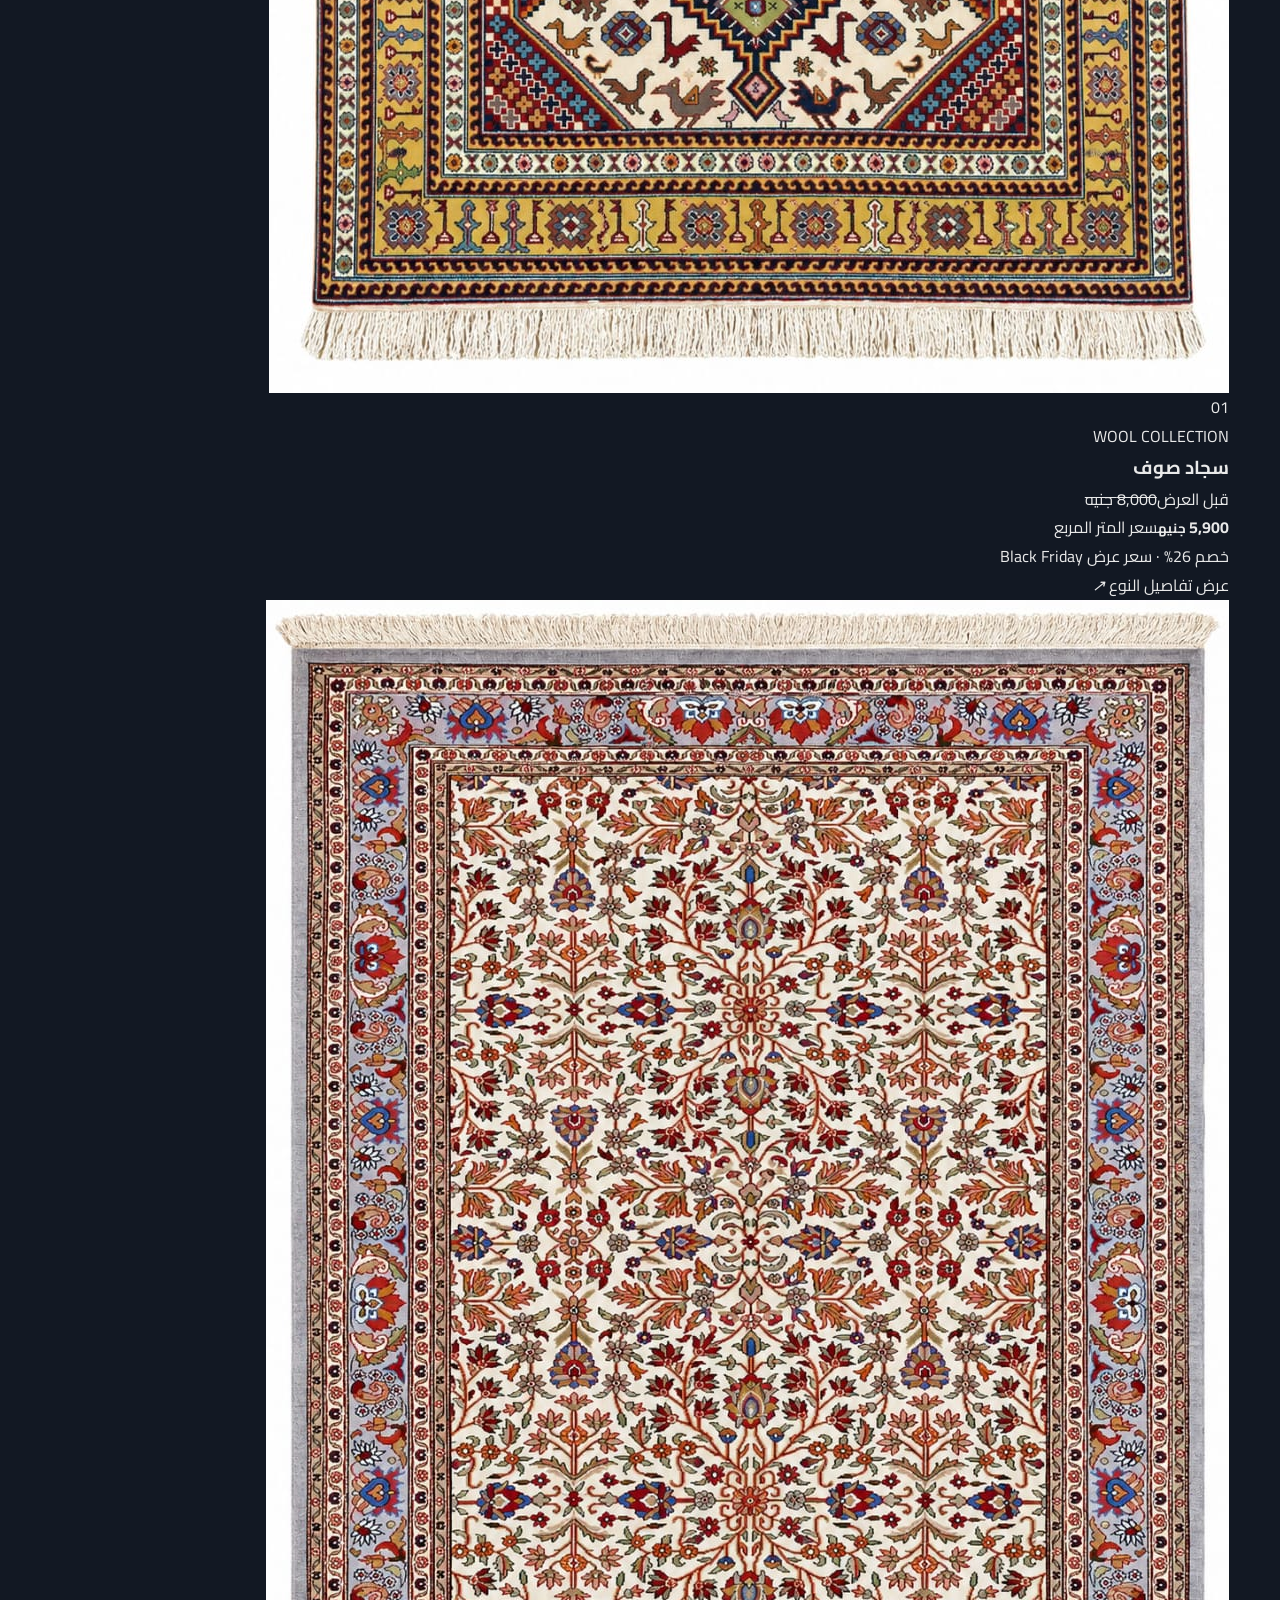
==== commit 6009408f: "Update print statement from 'Hello' to 'Goodbye'" ====
--- a/index.html
+++ b/index.html
@@ -1,443 +1,234 @@
 <!DOCTYPE html>
 <html lang="ar" dir="rtl">
 <head>
-    <meta charset="UTF-8">
-    <meta name="viewport" content="width=device-width, initial-scale=1.0">
-
-    <!-- SEO -->
-    <title>عُقدة | OKDA - سجاد يدوي منذ 1981</title>
-
-    <meta name="description"
-        content="عُقدة | OKDA — سجاد يدوي منذ 1981. قطع مختارة من السجاد اليدوي تجمع بين أصالة التراث وجودة الخامة ودقة التفاصيل. مشاهدة منزلية وتوصيل خلال 24 ساعة.">
-
-    <meta name="robots" content="index, follow">
-
-    <link rel="canonical"
-        href="https://alhassan2005.github.io/okda-website/">
-
-    <!-- Open Graph - Facebook / Instagram / WhatsApp -->
-    <meta property="og:title"
-        content="عُقدة | OKDA - سجاد يدوي منذ 1981">
-
-    <meta property="og:description"
-        content="Rooted in Heritage. Crafted by Hand. سجاد يدوي منذ 1981.">
-
-    <meta property="og:url"
-        content="https://alhassan2005.github.io/okda-website/">
-
-    <meta property="og:type"
-        content="website">
-
-    <meta property="og:site_name"
-        content="عُقدة | OKDA">
-
-    <meta property="og:image"
-        content="https://alhassan2005.github.io/okda-website/images/Logo.jpeg">
-
-    <!-- Favicon -->
-    <link rel="icon" href="images/Logo.jpeg">
-
-    <!-- Fonts -->
-    <link rel="preconnect" href="https://fonts.googleapis.com">
-    <link rel="preconnect" href="https://fonts.gstatic.com" crossorigin>
-
-    <link
-        href="https://fonts.googleapis.com/css2?family=Cairo:wght@400;500;600;700&family=Playfair+Display:wght@500;600;700&display=swap"
-        rel="stylesheet">
-
-    <!-- Font Awesome -->
-    <link
-        rel="stylesheet"
-        href="https://cdnjs.cloudflare.com/ajax/libs/font-awesome/6.7.2/css/all.min.css">
-
-    <!-- Main CSS -->
-    <link rel="stylesheet" href="style.css">
+  <meta charset="UTF-8">
+  <meta name="viewport" content="width=device-width, initial-scale=1.0">
+  <meta name="theme-color" content="#121823">
+  <title>عُقدة | OKDA — سجاد يدوي منذ 1981</title>
+  <meta name="description" content="عُقدة | OKDA — سجاد يدوي منذ 1981. اكتشف السجاد اليدوي، واستفد من عروض Black Friday، مع خدمة المشاهدة المنزلية والتوصيل خلال 24 ساعة.">
+  <meta name="robots" content="index, follow">
+  <link rel="canonical" href="https://alhassan2005.github.io/okda-website/">
+  <meta property="og:title" content="عُقدة | OKDA — Handwoven Rugs Since 1981">
+  <meta property="og:description" content="Rooted in Heritage. Crafted by Hand. اكتشف أنواع السجاد اليدوي وعروض عُقدة.">
+  <meta property="og:type" content="website">
+  <meta property="og:url" content="https://alhassan2005.github.io/okda-website/">
+  <meta property="og:image" content="https://alhassan2005.github.io/okda-website/images/Logo.jpeg">
+  <meta property="og:site_name" content="عُقدة | OKDA">
+  <link rel="icon" href="images/Logo.jpeg">
+  <link rel="preconnect" href="https://fonts.googleapis.com">
+  <link rel="preconnect" href="https://fonts.gstatic.com" crossorigin>
+  <link href="https://fonts.googleapis.com/css2?family=Cairo:wght@400;500;600;700;800&family=Playfair+Display:wght@500;600;700&display=swap" rel="stylesheet">
+  <link rel="stylesheet" href="https://cdnjs.cloudflare.com/ajax/libs/font-awesome/6.7.2/css/all.min.css">
+  <link rel="stylesheet" href="style.css">
+  <script type="application/ld+json">
+  {
+    "@context": "https://schema.org",
+    "@type": "Organization",
+    "name": "عُقدة | OKDA",
+    "url": "https://alhassan2005.github.io/okda-website/",
+    "logo": "https://alhassan2005.github.io/okda-website/images/Logo.jpeg",
+    "description": "Handwoven Rugs Since 1981. Rooted in Heritage. Crafted by Hand."
+  }
+  </script>
 </head>
-
 <body>
-
-    <!-- ================= NAVBAR ================= -->
-    <header class="navbar" id="navbar">
-        <div class="container nav-content">
-
-            <a href="#home" class="brand">
-                <div class="logo-wrap">
-                    <!-- ضع اللوجو الخاص بك داخل images باسم logo.png -->
-                    <img src="images/Logo.jpeg" alt="عُقدة OKDA Logo"
-                         onerror="this.style.display='none'; this.nextElementSibling.style.display='flex';">
-                    <span class="logo-fallback">OKDA</span>
-                </div>
-
-                <div class="brand-text">
-                    <strong>عُقدة | OKDA</strong>
-                    <small>Handwoven Rugs Since 1981</small>
-                </div>
-            </a>
-
-            <nav class="nav-links" id="navLinks">
-                <a href="#home">الرئيسية</a>
-                <a href="#about">نبذة عنا</a>
-                <a href="#collection">المجموعة</a>
-                <a href="#services">خدماتنا</a>
-                <a href="#contact">تواصل معنا</a>
-            </nav>
-
-            <button class="menu-btn" id="menuBtn" aria-label="فتح القائمة">
-                <span></span>
-                <span></span>
-                <span></span>
-            </button>
-
-        </div>
-    </header>
-
-
-    <!-- ================= HERO ================= -->
-    <main>
-
-        <section class="hero" id="home">
-            <div class="hero-overlay"></div>
-
-            <div class="container hero-content">
-
-                <p class="eyebrow">HANDWOVEN RUGS • SINCE 1981</p>
-
-                <h1>
-                    جذور من التراث،<br>
-                    <span>صُنعت بأيادي الحرفيين.</span>
-                </h1>
-
-                <p class="hero-subtitle">
-                    اكتشف عالم عُقدة من السجاد اليدوي المختار بعناية،
-                    حيث يلتقي التراث بالحرفة والتفاصيل التي تدوم.
-                </p>
-
-                <div class="hero-buttons">
-                    <a href="#collection" class="btn btn-primary">اكتشف مجموعتنا</a>
-                    <a href="#contact" class="btn btn-outline">تواصل معنا</a>
-                </div>
-
-                <div class="hero-features">
-                    <div>
-                        <span>1981</span>
-                        <small>منذ</small>
-                    </div>
-                    <div>
-                        <span>24h</span>
-                        <small>توصيل</small>
-                    </div>
-                    <div>
-                        <span>🏠</span>
-                        <small>مشاهدة منزلية</small>
-                    </div>
-                </div>
-
-            </div>
-        </section>
-
-
-        <!-- ================= ABOUT ================= -->
-        <section class="about section" id="about">
-            <div class="container about-grid">
-
-                <div class="about-image image-box">
-
-                    <div class="about-slider">
-                        <img src="images/image20.jpeg" alt="سجاد يدوي من عُقدة">
-                        <img src="images/image11.jpeg" alt="سجاد يدوي من عُقدة">
-                        <img src="images/image18.jpeg" alt="سجاد يدوي من عُقدة">
-                        <img src="images/image15.jpeg" alt="سجاد يدوي من عُقدة">
-                        <img src="images/image13.jpeg" alt="سجاد يدوي من عُقدة">
-                        <img src="images/image7.jpeg" alt="سجاد يدوي من عُقدة">
-                        <img src="images/image8.jpeg" alt="سجاد يدوي من عُقدة">
-                        <img src="images/image9.jpeg" alt="سجاد يدوي من عُقدة">
-                        <img src="images/image10.jpeg" alt="سجاد يدوي من عُقدة">
-                        <img src="images/image16.jpeg" alt="سجاد يدوي من عُقدة">
-                        <img src="images/image12.jpeg" alt="سجاد يدوي من عُقدة">
-                        <img src="images/image17.jpeg" alt="سجاد يدوي من عُقدة">
-                        <img src="images/image19.jpeg" alt="سجاد يدوي من عُقدة">
-                        <img src="images/image21.jpeg" alt="سجاد يدوي من عُقدة">
-                        <img src="images/image22.jpeg" alt="سجاد يدوي من عُقدة">
-                        <img src="images/image23.jpeg" alt="سجاد يدوي من عُقدة">
-                    </div>
-
-                    <div class="image-label">OKDA</div>
-
-                </div>
-
-                <div class="about-content">
-
-                    <p class="section-kicker">ABOUT OKDA</p>
-
-                    <h2>
-                        حكاية تُنسج<br>
-                        <span>عقدة بعد عقدة.</span>
-                    </h2>
-
-                    <p>
-                        في عُقدة | OKDA، نؤمن أن السجادة اليدوية ليست مجرد قطعة
-                        تُكمل ديكور المنزل، بل قطعة تحمل حكاية وتراثًا وحرفة
-                        امتدت عبر الأجيال.
-                    </p>
-
-                    <p>
-                        منذ 1981 ونحن نحتفي بجمال الصناعة اليدوية ونختار قطعًا
-                        تجمع بين أصالة التراث، جودة الخامة، ودقة التفاصيل؛
-                        لتكون كل سجادة جزءًا مميزًا من المكان الذي تنتمي إليه.
-                    </p>
-
-                    <div class="about-signature">
-                        <span>Rooted in Heritage.</span>
-                        <span>Crafted by Hand.</span>
-                    </div>
-
-                </div>
-
-            </div>
-        </section>
-
-
-        <!-- ================= COLLECTION ================= -->
-        <section class="collection section" id="collection">
-            <div class="container">
-
-                <div class="section-heading">
-                    <div>
-                        <p class="section-kicker">OUR COLLECTION</p>
-                        <h2>مختاراتنا</h2>
-                    </div>
-
-                    <p>
-                        مجموعة مختارة من السجاد اليدوي، لكل قطعة شخصيتها
-                        وتفاصيلها الخاصة.
-                    </p>
-                </div>
-
-                <div class="rug-grid">
-
-                    <article class="rug-card">
-                        <div class="rug-image">
-                            <img src="images/image3.jpeg" alt="سجادة يدوية"
-                                 onerror="this.style.display='none';">
-                            <span class="rug-number">01</span>
-                        </div>
-                        <div class="rug-info">
-                            <h3>Heritage Collection</h3>
-                            <p>Handwoven Rug</p>
-                        </div>
-                    </article>
-
-                    <article class="rug-card">
-                        <div class="rug-image">
-                            <img src="images/image2.jpeg" alt="سجادة يدوية"
-                                 onerror="this.style.display='none';">
-                            <span class="rug-number">02</span>
-                        </div>
-                        <div class="rug-info">
-                            <h3>Classic Collection</h3>
-                            <p>Handwoven Rug</p>
-                        </div>
-                    </article>
-
-                    <article class="rug-card">
-                        <div class="rug-image">
-                            <img src="images/image5.jpeg" alt="سجادة يدوية"
-                                 onerror="this.style.display='none';">
-                            <span class="rug-number">03</span>
-                        </div>
-                        <div class="rug-info">
-                            <h3>Signature Collection</h3>
-                            <p>Handwoven Rug</p>
-                        </div>
-                    </article>
-
-                    <article class="rug-card">
-                        <div class="rug-image">
-                            <img src="images/image6.jpeg" alt="سجادة يدوية"
-                                 onerror="this.style.display='none';">
-                            <span class="rug-number">04</span>
-                        </div>
-                        <div class="rug-info">
-                            <h3>Limited Edition</h3>
-                            <p>Handwoven Rug</p>
-                        </div>
-                    </article>
-
-                    <article class="rug-card">
-                        <div class="rug-image">
-                            <img src="images/image4.jpeg" alt="سجادة يدوية"
-                                 onerror="this.style.display='none';">
-                            <span class="rug-number">05</span>
-                        </div>
-                        <div class="rug-info">
-                            <h3>Modern Heritage</h3>
-                            <p>Handwoven Rug</p>
-                        </div>
-                    </article>
-
-                    <article class="rug-card">
-                        <div class="rug-image">
-                            <img src="images/image1.jpeg" alt="سجادة يدوية"
-                                 onerror="this.style.display='none';">
-                            <span class="rug-number">06</span>
-                        </div>
-                        <div class="rug-info">
-                            <h3>Royal Selection</h3>
-                            <p>Handwoven Rug</p>
-                        </div>
-                    </article>
-
-                </div>
-            </div>
-        </section>
-
-
-        <!-- ================= SERVICES ================= -->
-        <section class="services section" id="services">
-            <div class="container">
-
-                <div class="section-heading centered">
-                    <p class="section-kicker">OUR SERVICES</p>
-                    <h2>تجربة عُقدة</h2>
-                    <p>
-                        لأن اختيار السجادة المناسبة يحتاج إلى تجربة مريحة،
-                        جعلنا خطواتك أسهل.
-                    </p>
-                </div>
-
-                <div class="services-grid">
-
-                    <div class="service-card">
-                        <div class="service-icon">⌂</div>
-                        <span>01</span>
-                        <h3>Home Viewing</h3>
-                        <p>
-                            شاهد القطع في منزلك واختر ما يناسب مساحتك
-                            وأجواء المكان بشكل أفضل.
-                        </p>
-                    </div>
-
-                    <div class="service-card">
-                        <div class="service-icon">↗</div>
-                        <span>02</span>
-                        <h3>24h Delivery</h3>
-                        <p>
-                            توصيل سريع خلال 24 ساعة لتستمتع باختيارك
-                            في أسرع وقت.
-                        </p>
-                    </div>
-
-                    <div class="service-card">
-                        <div class="service-icon">✦</div>
-                        <span>03</span>
-                        <h3>Curated Collection</h3>
-                        <p>
-                            تشكيلة مختارة بعناية من السجاد اليدوي
-                            لمحبي القطع المميزة.
-                        </p>
-                    </div>
-
-                    <div class="service-card">
-                        <div class="service-icon">◇</div>
-                        <span>04</span>
-                        <h3>Personal Selection</h3>
-                        <p>
-                            نساعدك في اختيار القطعة التي تتناسب مع
-                            ذوقك ومساحتك.
-                        </p>
-                    </div>
-
-                </div>
-            </div>
-        </section>
-
-
-        <!-- ================= STATEMENT ================= -->
-        <section class="statement">
-            <div class="container">
-                <p>HANDWOVEN • HERITAGE • CRAFT</p>
-                <h2>
-                    بعض القطع تُشترى...<br>
-                    <span>وبعضها تُورّث.</span>
-                </h2>
-            </div>
-        </section>
-
-
-        <!-- ================= CONTACT ================= -->
-        <section class="contact section" id="contact">
-            <div class="container contact-box">
-
-                <div class="contact-content">
-                    <p class="section-kicker">GET IN TOUCH</p>
-                    <h2>قطعتك القادمة<br><span>تبدأ من هنا.</span></h2>
-                    <p>
-                        للاستفسار عن المجموعة أو طلب مشاهدة منزلية،
-                        تواصل معنا عبر أي من حساباتنا.
-                    </p>
-                </div>
-
-                <div class="social-links">
-
-                    <!-- غيّر الروابط فقط -->
-                    <a href="https://www.facebook.com/share/1Qh4YVMv9L/" target="_blank" rel="noopener" class="social-link">
-                        <span class="social-icon"><i class="fa-brands fa-facebook-f"></i></span>
-                        <span>Facebook</span>
-                        <span>↗</span>
-                    </a>
-
-                    <a href="https://www.instagram.com/okdaaa88?stkn=OG5kMmdsbGdleWFt" target="_blank" rel="noopener" class="social-link">
-                        <span class="social-icon"><i class="fa-brands fa-instagram"></i></span>
-                        <span>Instagram</span>
-                        <span>↗</span>
-                    </a>
-
-                    <!-- اكتب رقم الواتساب بصيغة دولية بدون + أو مسافات -->
-                    <a href="https://wa.me/201222663171" target="_blank" rel="noopener" class="social-link">
-                        <span class="social-icon"><i class="fa-brands fa-whatsapp"></i></span>
-                        <span>WhatsApp</span>
-                        <span>↗</span>
-                    </a>
-
-                </div>
-
-            </div>
-        </section>
-
-    </main>
-
-
-    <!-- ================= FOOTER ================= -->
-    <footer class="footer">
-        <div class="container footer-content">
-
-            <div class="footer-brand">
-                <div class="logo-wrap footer-logo">
-                    <img src="images/Logo.jpeg" alt="OKDA Logo"
-                         onerror="this.style.display='none'; this.nextElementSibling.style.display='flex';">
-                    <span class="logo-fallback">OKDA</span>
-                </div>
-
-                <div>
-                    <strong>عُقدة | OKDA</strong>
-                    <p>Handwoven Rugs Since 1981</p>
-                </div>
-            </div>
-
-            <div class="footer-social">
-                <a href="https://www.facebook.com/share/1Qh4YVMv9L/" target="_blank">Facebook</a>
-                <a href="https://www.instagram.com/okdaaa88?stkn=OG5kMmdsbGdleWFt" target="_blank">Instagram</a>
-                <a href="https://wa.me/201222663171" target="_blank">WhatsApp</a>
-            </div>
-
-            <p class="copyright">
-                © 2026 OKDA. All Rights Reserved.
-            </p>
-
-        </div>
-    </footer>
-
-
-    <script src="script.js"></script>
+  <div class="scroll-progress" id="scrollProgress"></div>
+
+  <!-- Black Friday announcement -->
+  <a class="sale-ribbon" href="#offers" aria-label="انتقل مباشرة إلى عروض بلاك فرايداي" title="اضغط لاستكشاف عروض بلاك فرايداي">
+    <div class="sale-ribbon__track">
+      <span><b>BLACK FRIDAY</b> خصومات تصل إلى <strong>31%</strong> على مختارات السجاد اليدوي</span>
+      <i>✦</i>
+      <span>عُقدة | OKDA — عروض لفترة محدودة</span>
+      <i>✦</i>
+      <span><b>BLACK FRIDAY</b> خصومات تصل إلى <strong>31%</strong> على مختارات السجاد اليدوي</span>
+      <i>✦</i>
+      <span>مشاهدة منزلية • توصيل خلال 24 ساعة</span>
+      <i>✦</i>
+    </div>
+  </a>
+
+  <header class="site-header" id="navbar">
+    <div class="container header-inner">
+      <a href="#home" class="brand" aria-label="عُقدة الصفحة الرئيسية">
+        <span class="brand__logo"><img src="images/Logo.jpeg" alt="شعار عُقدة OKDA"></span>
+        <span class="brand__copy"><strong>عُقدة <em>|</em> OKDA</strong><small>HANDWOVEN RUGS SINCE 1981</small></span>
+      </a>
+      <nav class="main-nav" id="navLinks" aria-label="القائمة الرئيسية">
+        <a href="#home">الرئيسية</a>
+        <a href="#story">حكايتنا</a>
+        <a href="#offers">المجموعة</a>
+        <a href="#offers">عروض بلاك فرايداي</a>
+        <a href="#experience">تجربتك</a>
+        <a href="#contact">تواصل معنا</a>
+      </nav>
+      <a class="header-cta" href="#offers">اكتشف العروض <span>↗</span></a>
+      <button class="menu-toggle" id="menuBtn" aria-label="فتح القائمة" aria-expanded="false"><span></span><span></span><span></span></button>
+    </div>
+  </header>
+
+  <main>
+    <!-- Hero -->
+    <section class="hero" id="home">
+      <div class="hero-grain"></div>
+      <div class="hero-orbit hero-orbit--one"></div>
+      <div class="hero-orbit hero-orbit--two"></div>
+      <div class="container hero-layout">
+        <div class="hero-copy reveal">
+          <p class="eyebrow"><span></span> HANDWOVEN RUGS · SINCE 1981</p>
+          <h1>مش مجرد سجادة،<br><span>دي حكاية بتعيش.</span></h1>
+          <p class="hero-lead">من خيوط التراث وتفاصيل الحرفة، بنختار قطع تضيف للمكان روحًا وشخصية… وتفضل جزءًا من الحكاية لسنين.</p>
+          <div class="hero-actions">
+            <a class="button button--gold" href="#offers">اكتشف المجموعة <i class="fa-solid fa-arrow-left"></i></a>
+            <a class="button button--ghost" href="#story">حكاية عُقدة</a>
+          </div>
+          <div class="hero-proof">
+            <div><strong>1981</strong><span>بداية الحكاية</span></div>
+            <div><strong>24 ساعة</strong><span>خدمة توصيل</span></div>
+            <div><strong>منزلك</strong><span>المعاينة قبل الاختيار</span></div>
+          </div>
+        </div>
+        <div class="hero-art reveal reveal-delay">
+          <div class="hero-art__halo"></div>
+          <div class="hero-art__frame">
+            <img class="hero-art__main" src="images/image16.jpeg" alt="سجادة يدوية ضمن مجموعة عُقدة" fetchpriority="high">
+          </div>
+          <div class="hero-art__tag"><span>THE ART OF</span><strong>HAND KNOTTING</strong><small>ROOTED IN HERITAGE</small></div>
+          <div class="hero-art__stamp"><span>OKDA</span><small>EST. 1981</small></div>
+          <div class="hero-art__mini hero-art__mini--top"><img src="images/image11.jpeg" alt="تفاصيل نسيج سجادة يدوية"></div>
+          <div class="hero-art__mini hero-art__mini--bottom"><img src="images/image23.jpeg" alt="تفاصيل تصميم سجادة من مجموعة عُقدة"></div>
+        </div>
+      </div>
+      <a href="#story" class="scroll-cue"><span></span> اكتشف الحكاية</a>
+    </section>
+
+    <!-- Brand strip -->
+    <div class="craft-strip"><div class="craft-strip__track"><span>ROOTED IN HERITAGE</span><b>✳</b><span>CRAFTED BY HAND</span><b>✳</b><span>TIMELESS DETAILS</span><b>✳</b><span>HANDWOVEN SINCE 1981</span><b>✳</b><span>ROOTED IN HERITAGE</span><b>✳</b><span>CRAFTED BY HAND</span><b>✳</b></div></div>
+
+    <!-- Story -->
+    <section class="story-section section-pad" id="story">
+      <div class="container story-grid">
+        <div class="story-media reveal">
+          <div class="story-slider" id="aboutSlider">
+            <img src="images/image20.jpeg" alt="سجادة يدوية من مجموعة عُقدة" loading="lazy">
+            <img src="images/image11.jpeg" alt="تفاصيل سجادة يدوية من عُقدة" loading="lazy">
+            <img src="images/image18.jpeg" alt="سجادة يدوية في مساحة معيشة" loading="lazy">
+            <img src="images/image15.jpeg" alt="سجادة كلاسيكية ضمن مختارات عُقدة" loading="lazy">
+            <img src="images/image13.jpeg" alt="تفاصيل سجادة شرقية" loading="lazy">
+            <img src="images/image7.jpeg" alt="سجادة يدوية في غرفة معيشة" loading="lazy">
+            <img src="images/image8.jpeg" alt="سجادة يدوية بتصميم هادئ" loading="lazy">
+            <img src="images/image9.jpeg" alt="سجادة فاتحة ضمن مجموعة عُقدة" loading="lazy">
+            <img src="images/image10.jpeg" alt="تفاصيل سجادة يدوية" loading="lazy">
+            <img src="images/image16.jpeg" alt="سجادة كلاسيكية في منزل" loading="lazy">
+            <img src="images/image12.jpeg" alt="سجادة يدوية بتصميم معاصر" loading="lazy">
+            <img src="images/image17.jpeg" alt="سجادة ضمن ديكور منزلي" loading="lazy">
+            <img src="images/image19.jpeg" alt="تفاصيل نقوش سجادة يدوية" loading="lazy">
+            <img src="images/image21.jpeg" alt="سجادة في مجلس كلاسيكي" loading="lazy">
+            <img src="images/image22.jpeg" alt="سجادة يدوية في مساحة داخلية" loading="lazy">
+            <img src="images/image23.jpeg" alt="تفاصيل سجادة شرقية يدوية" loading="lazy">
+          </div>
+          <div class="story-media__caption"><span>01 / 16</span><strong>كل عقدة… لها حكاية</strong></div>
+          <div class="story-media__seal">OKDA <span>1981</span></div>
+        </div>
+        <div class="story-copy reveal reveal-delay">
+          <p class="section-kicker">THE STORY OF OKDA</p>
+          <h2>حكاية من التراث،<br><span>تُنسج عقدة بعد عقدة.</span></h2>
+          <p>في عُقدة | OKDA، نؤمن أن السجادة اليدوية ليست مجرد قطعة تُكمل الديكور؛ إنها تفصيلة تحمل روح المكان، وذوق أصحابه، وحرفة امتدت عبر الأجيال.</p>
+          <p>منذ 1981، نحتفي بجمال الصناعة اليدوية ونختار قطعًا تجمع بين أصالة التراث وجودة الخامة ودقة التفاصيل.</p>
+          <div class="story-signature"><span>Rooted in Heritage.</span><span>Crafted by Hand.</span></div>
+          <a class="text-link" href="#offers">استكشف المجموعة <i class="fa-solid fa-arrow-left"></i></a>
+        </div>
+      </div>
+    </section>
+
+    <!-- Black Friday prices -->
+    <section class="offers-section section-pad" id="offers">
+      <div class="offers-glow"></div>
+      <div class="container offers-container">
+        <div class="offers-heading reveal">
+          <p class="section-kicker">LIMITED BLACK FRIDAY OFFER</p>
+          <div class="offers-title-line"><h2>اختار قطعتك،<br><span>والفرصة علينا.</span></h2><div class="discount-seal"><strong>31%</strong><span>خصومات<br>حتى</span></div></div>
+          <p>أسعار خاصة للمتر المربع على أنواع السجاد اليدوي. اسألنا عن المقاسات والتفاصيل المتاحة.</p>
+          <div class="offer-note"><i class="fa-solid fa-tag"></i> الأسعار بالجنيه المصري لكل متر مربع</div>
+        </div>
+        <div class="price-grid" id="priceGrid">
+          <a class="price-card reveal" data-category="wool" href="products/wool.html" aria-label="عرض تفاصيل سجاد صوف">
+            <div class="price-card__image"><img src="images/wool.jpeg" alt="سجادة من مختارات الصوف" loading="lazy"><span>01</span></div>
+            <div class="price-card__body"><p class="price-card__type">WOOL COLLECTION</p><h3>سجاد صوف</h3><div class="price-card__price"><div class="price-card__old-price"><span>قبل العرض</span><del>8,000 جنيه</del></div><div class="price-card__current-price"><strong>5,900 <small>جنيه</small></strong><span>سعر المتر المربع</span></div></div><p class="price-card__fine">خصم 26% · سعر عرض Black Friday</p><span class="price-card__detail">عرض تفاصيل النوع <i>↗</i></span></div>
+          </a>
+          <a class="price-card reveal reveal-delay" data-category="wool-silk" href="products/wool-on-silk.html" aria-label="عرض تفاصيل سجاد صوف على حرير">
+            <div class="price-card__image"><img src="images/wool on silk.jpeg" alt="سجادة من مختارات الصوف على حرير" loading="lazy"><span>02</span></div>
+            <div class="price-card__body"><p class="price-card__type">WOOL ON SILK</p><h3>سجاد صوف على حرير</h3><div class="price-card__price"><div class="price-card__old-price"><span>قبل العرض</span><del>9,000 جنيه</del></div><div class="price-card__current-price"><strong>6,500 <small>جنيه</small></strong><span>سعر المتر المربع</span></div></div><p class="price-card__fine">خصم 28% · سعر عرض Black Friday</p><span class="price-card__detail">عرض تفاصيل النوع <i>↗</i></span></div>
+          </a>
+          <a class="price-card price-card--featured reveal" data-category="silk" href="products/silk.html" aria-label="عرض تفاصيل سجاد حرير">
+            <div class="price-card__image"><img src="images/cotton.jpeg" alt="سجادة من مختارات الحرير" loading="lazy"><span>03</span><b>اختيار مميز</b></div>
+            <div class="price-card__body"><p class="price-card__type">SILK COLLECTION</p><h3>سجاد حرير</h3><div class="price-card__price"><div class="price-card__old-price"><span>قبل العرض</span><del>12,000 جنيه</del></div><div class="price-card__current-price"><strong>9,000 <small>جنيه</small></strong><span>سعر المتر المربع</span></div></div><p class="price-card__fine">خصم 25% · سعر عرض Black Friday</p><span class="price-card__detail">عرض تفاصيل النوع <i>↗</i></span></div>
+          </a>
+          <a class="price-card reveal" data-category="natural-silk" href="products/natural-silk.html" aria-label="عرض تفاصيل سجاد حرير طبيعي 100%">
+            <div class="price-card__image"><img src="images/silk.jpeg" alt="سجادة من مختارات الحرير الطبيعي" loading="lazy"><span>04</span></div>
+            <div class="price-card__body"><p class="price-card__type">100% NATURAL SILK</p><h3>سجاد حرير طبيعي 100%</h3><div class="price-card__price"><div class="price-card__old-price"><span>قبل العرض</span><del>45,000 جنيه</del></div><div class="price-card__current-price"><strong>31,000 <small>جنيه</small></strong><span>سعر المتر المربع</span></div></div><p class="price-card__fine">خصم 31% · سعر عرض Black Friday</p><span class="price-card__detail">عرض تفاصيل النوع <i>↗</i></span></div>
+          </a>
+          <a class="price-card reveal reveal-delay" data-category="khan" href="products/khan-mohammadi-afghani.html" aria-label="عرض تفاصيل سجاد خان محمدي أفغاني">
+            <div class="price-card__image"><img src="images/khan mohammadi.jpeg" alt="سجادة من مختارات خان محمدي الأفغاني" loading="lazy"><span>05</span></div>
+            <div class="price-card__body"><p class="price-card__type">AFGHAN COLLECTION</p><h3>سجاد خان محمدي أفغاني</h3><div class="price-card__price"><div class="price-card__old-price"><span>قبل العرض</span><del>12,000 جنيه</del></div><div class="price-card__current-price"><strong>8,900 <small>جنيه</small></strong><span>سعر المتر المربع</span></div></div><p class="price-card__fine">خصم 26% · سعر عرض Black Friday</p><span class="price-card__detail">عرض تفاصيل النوع <i>↗</i></span></div>
+          </a>
+          <a class="price-card reveal" data-category="bukhara" href="products/bukhara-pakistani.html" aria-label="عرض تفاصيل سجاد بخارة باكستاني">
+            <div class="price-card__image"><img src="images/bukhara.jpeg" alt="سجادة من مختارات بخارة باكستاني" loading="lazy"><span>06</span></div>
+            <div class="price-card__body"><p class="price-card__type">PAKISTANI COLLECTION</p><h3>سجاد بخارة باكستاني</h3><div class="price-card__price"><div class="price-card__old-price"><span>قبل العرض</span><del>16,000 جنيه</del></div><div class="price-card__current-price"><strong>12,500 <small>جنيه</small></strong><span>سعر المتر المربع</span></div></div><p class="price-card__fine">خصم 22% · سعر عرض Black Friday</p><span class="price-card__detail">عرض تفاصيل النوع <i>↗</i></span></div>
+          </a>
+          <a class="price-card reveal reveal-delay" data-category="modern" href="products/modern.html" aria-label="عرض تفاصيل سجاد مودرن">
+            <div class="price-card__image"><img src="images/modern.jpeg" alt="سجادة من مجموعة المودرن" loading="lazy"><span>07</span></div>
+            <div class="price-card__body"><p class="price-card__type">MODERN COLLECTION</p><h3>سجاد مودرن</h3><div class="price-card__price"><div class="price-card__old-price"><span>قبل العرض</span><del>8,000 جنيه</del></div><div class="price-card__current-price"><strong>5,900 <small>جنيه</small></strong><span>سعر المتر المربع</span></div></div><p class="price-card__fine">خصم 26% · سعر عرض Black Friday</p><span class="price-card__detail">عرض تفاصيل النوع <i>↗</i></span></div>
+          </a>
+        </div>
+        <p class="prices-disclaimer">الأسعار للمتر المربع. السعر النهائي يتحدد حسب المقاس والتصميم والقطعة المتاحة. تواصل معنا لتأكيد التفاصيل.</p>
+      </div>
+    </section>
+
+    <!-- Experience -->
+    <section class="experience-section section-pad" id="experience">
+      <div class="container">
+        <div class="section-head section-head--center reveal"><div><p class="section-kicker">THE OKDA EXPERIENCE</p><h2>اختيارك يبدأ <span>من راحتك</span></h2></div><p>نقرّب لك التجربة، عشان تختار القطعة المناسبة لمكانك وأسلوبك.</p></div>
+        <div class="experience-grid">
+          <article class="experience-card reveal"><span class="experience-card__number">01</span><div class="experience-card__icon"><i class="fa-solid fa-house"></i></div><h3>مشاهدة منزلية</h3><p>شوف السجادة في بيتك، وسط ألوان الأثاث والإضاءة والمساحة الحقيقية.</p><small>HOME VIEWING</small></article>
+          <article class="experience-card reveal reveal-delay"><span class="experience-card__number">02</span><div class="experience-card__icon"><i class="fa-solid fa-truck-fast"></i></div><h3>توصيل خلال 24 ساعة</h3><p>خدمة توصيل سريعة تساعدك تستمتع باختيارك من غير انتظار طويل.</p><small>24H DELIVERY</small></article>
+          <article class="experience-card reveal"><span class="experience-card__number">03</span><div class="experience-card__icon"><i class="fa-solid fa-hand-sparkles"></i></div><h3>مختارات بعناية</h3><p>تنوع في النقوش والخامات والتصميمات لتلاقي القطعة الأقرب لذوقك.</p><small>CURATED COLLECTION</small></article>
+        </div>
+      </div>
+    </section>
+
+    <!-- Brand statement -->
+    <section class="statement-section">
+      <div class="statement-pattern"></div>
+      <div class="container statement-content reveal">
+        <p class="section-kicker">ROOTED IN HERITAGE · CRAFTED BY HAND</p>
+        <h2>بعض القطع تُشترى…<br><span>وبعضها تُورّث.</span></h2>
+        <a class="button button--gold" href="#contact">خلّينا نساعدك تختار <i class="fa-solid fa-arrow-left"></i></a>
+      </div>
+    </section>
+
+    <!-- Contact -->
+    <section class="contact-section section-pad" id="contact">
+      <div class="container contact-panel">
+        <div class="contact-copy reveal"><p class="section-kicker">LET'S CONNECT</p><h2>قطعتك القادمة<br><span>تبدأ من هنا.</span></h2><p>للاستفسار عن الأنواع والأسعار والمقاسات، أو لطلب المشاهدة المنزلية، تواصل مع عُقدة.</p><div class="contact-promise"><i class="fa-regular fa-clock"></i> فريقنا جاهز لمساعدتك في اختيار الأنسب.</div></div>
+        <div class="contact-links reveal reveal-delay">
+          <a href="https://wa.me/201222663171" target="_blank" rel="noopener" class="contact-link"><span class="contact-link__icon"><i class="fa-brands fa-whatsapp"></i></span><span><small>تواصل مباشر</small><strong>WhatsApp</strong></span><i class="fa-solid fa-arrow-up-left-from-circle"></i></a>
+          <a href="https://www.facebook.com/share/1Qh4YVMv9L/" target="_blank" rel="noopener" class="contact-link"><span class="contact-link__icon"><i class="fa-brands fa-facebook-f"></i></span><span><small>تابع مختاراتنا</small><strong>Facebook</strong></span><i class="fa-solid fa-arrow-up-left-from-circle"></i></a>
+          <a href="https://www.instagram.com/okdaaa88?stkn=OG5kMmdsbGdleWFt" target="_blank" rel="noopener" class="contact-link"><span class="contact-link__icon"><i class="fa-brands fa-instagram"></i></span><span><small>شاهد التفاصيل</small><strong>Instagram</strong></span><i class="fa-solid fa-arrow-up-left-from-circle"></i></a>
+        </div>
+      </div>
+    </section>
+  </main>
+
+  <footer class="site-footer">
+    <div class="container footer-top">
+      <a href="#home" class="brand brand--footer"><span class="brand__logo"><img src="images/Logo.jpeg" alt="شعار عُقدة"></span><span class="brand__copy"><strong>عُقدة <em>|</em> OKDA</strong><small>HANDWOVEN RUGS SINCE 1981</small></span></a>
+      <p>Rooted in Heritage. Crafted by Hand.</p>
+      <a href="#home" class="back-top">العودة للأعلى ↑</a>
+    </div>
+    <div class="container footer-bottom"><span>© <span id="year">2026</span> OKDA. All Rights Reserved.</span><span>Handwoven Rugs Since 1981</span></div>
+  </footer>
+
+  <script src="script.js"></script>
 </body>
 </html>
--- a/style.css
+++ b/style.css
@@ -857,20 +857,23 @@
 .about-slider {
     position: relative;
     width: 100%;
-    height: 100%;
-    min-height: 570px;
+    aspect-ratio: 16 / 9;
+    overflow: hidden;
 }
 
 .about-slider img {
     position: absolute;
-    inset: 0;
+    top: 0;
+    left: 0;
     width: 100%;
     height: 100%;
     object-fit: cover;
     opacity: 0;
+    visibility: hidden;
     transition: opacity 1s ease-in-out;
 }
 
 .about-slider img.active {
     opacity: 1;
-}
+    visibility: visible;
+}
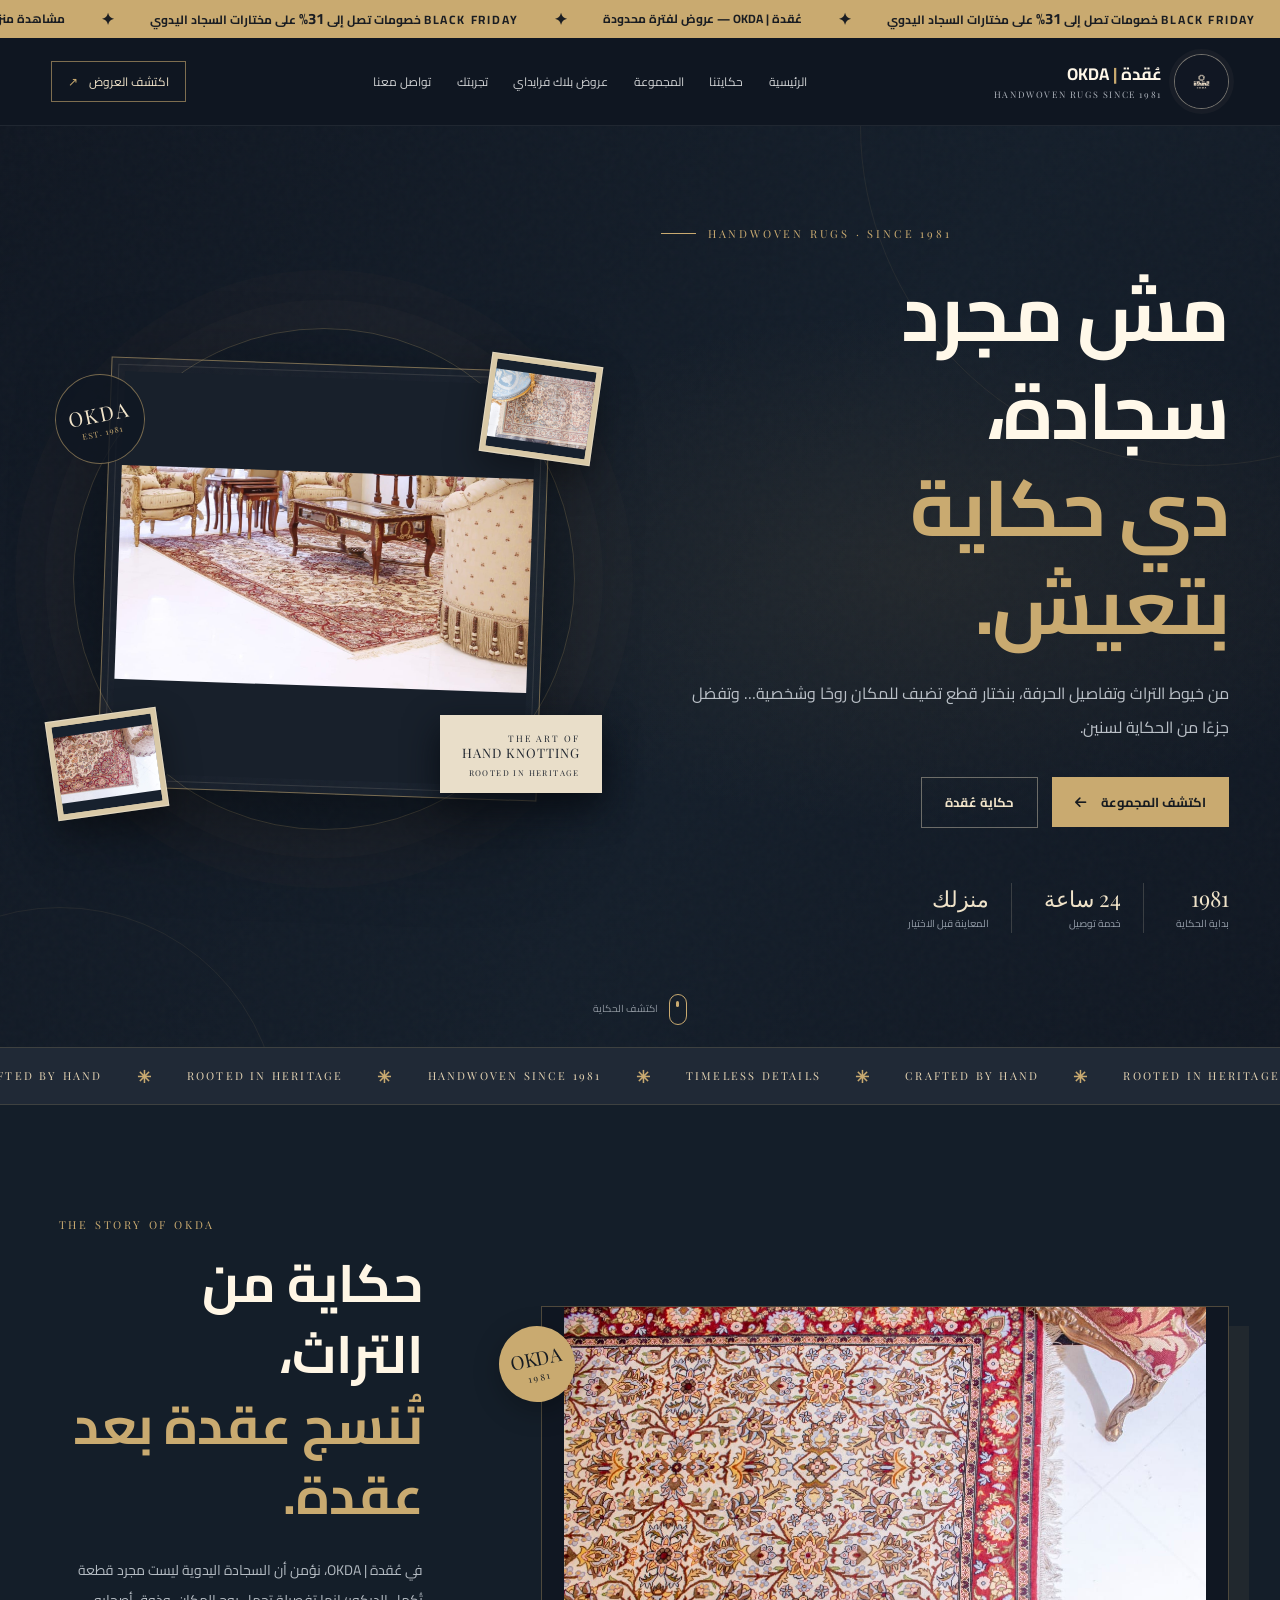
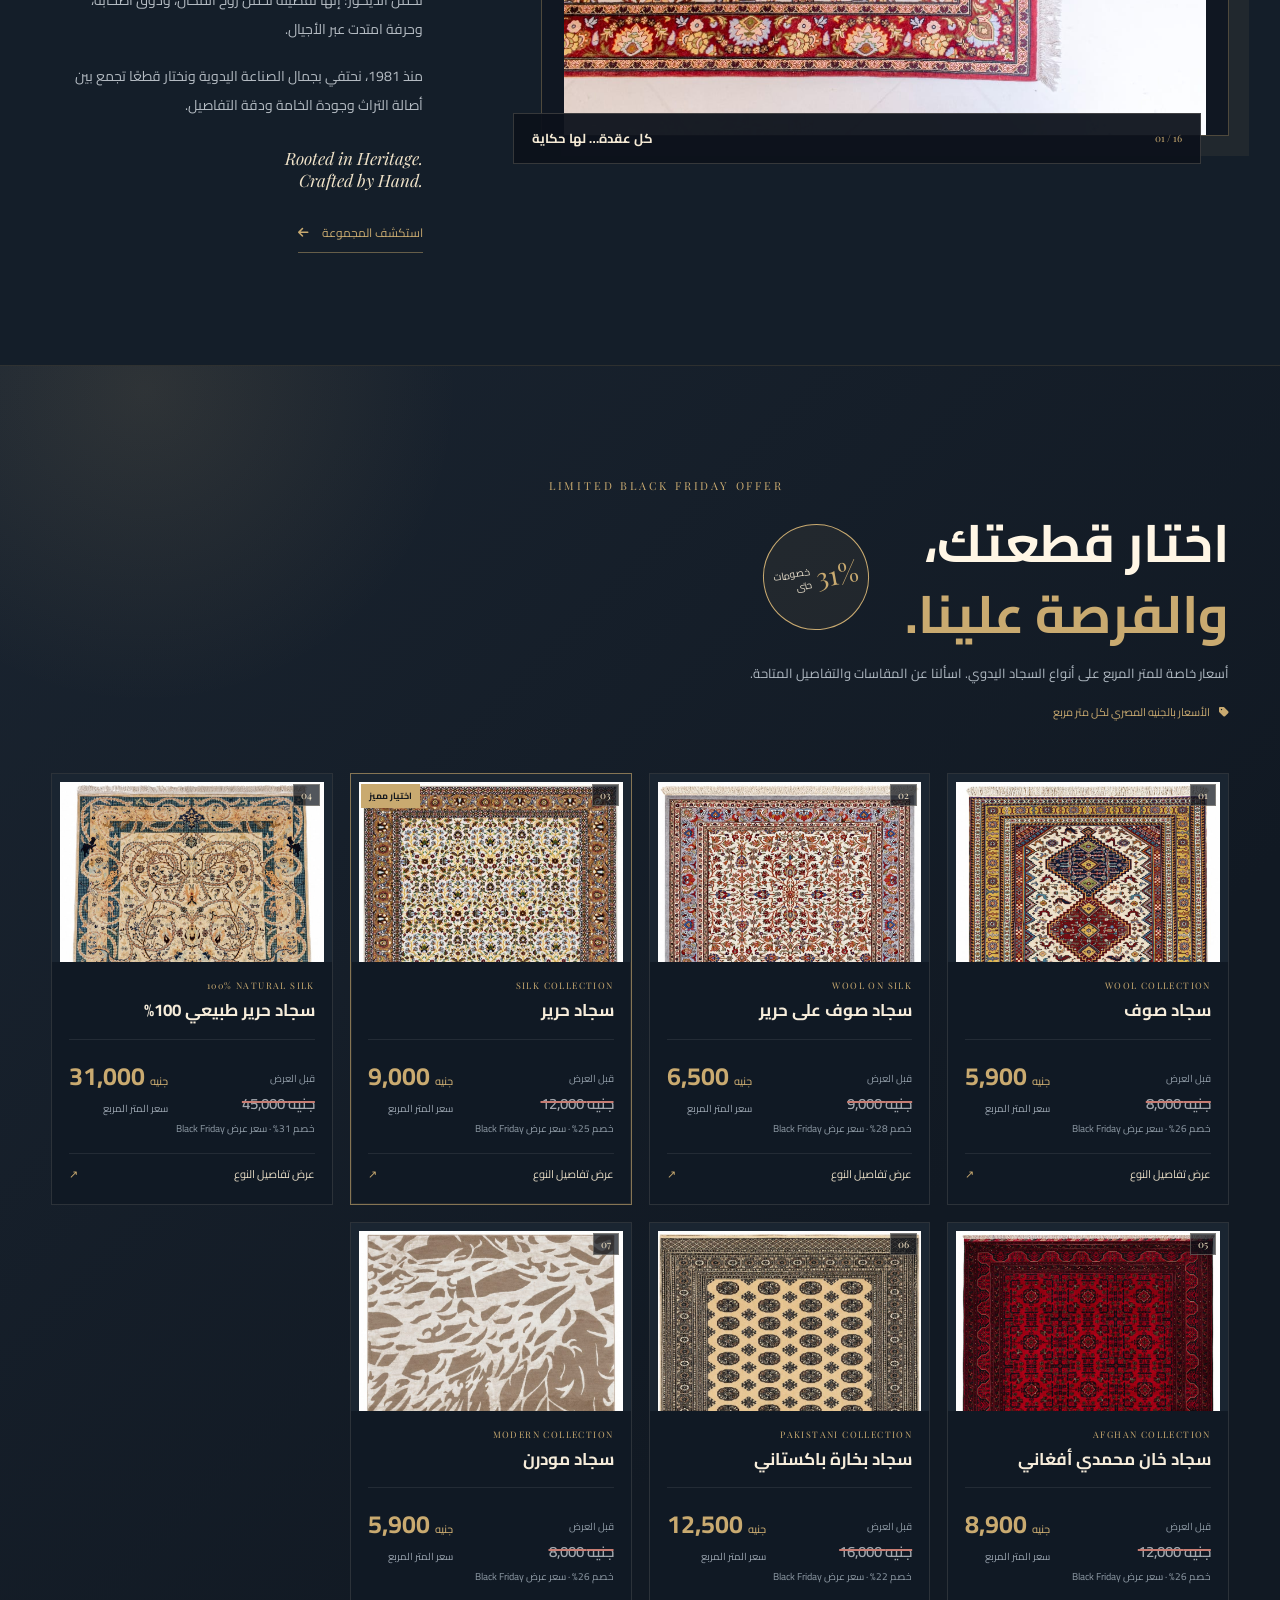
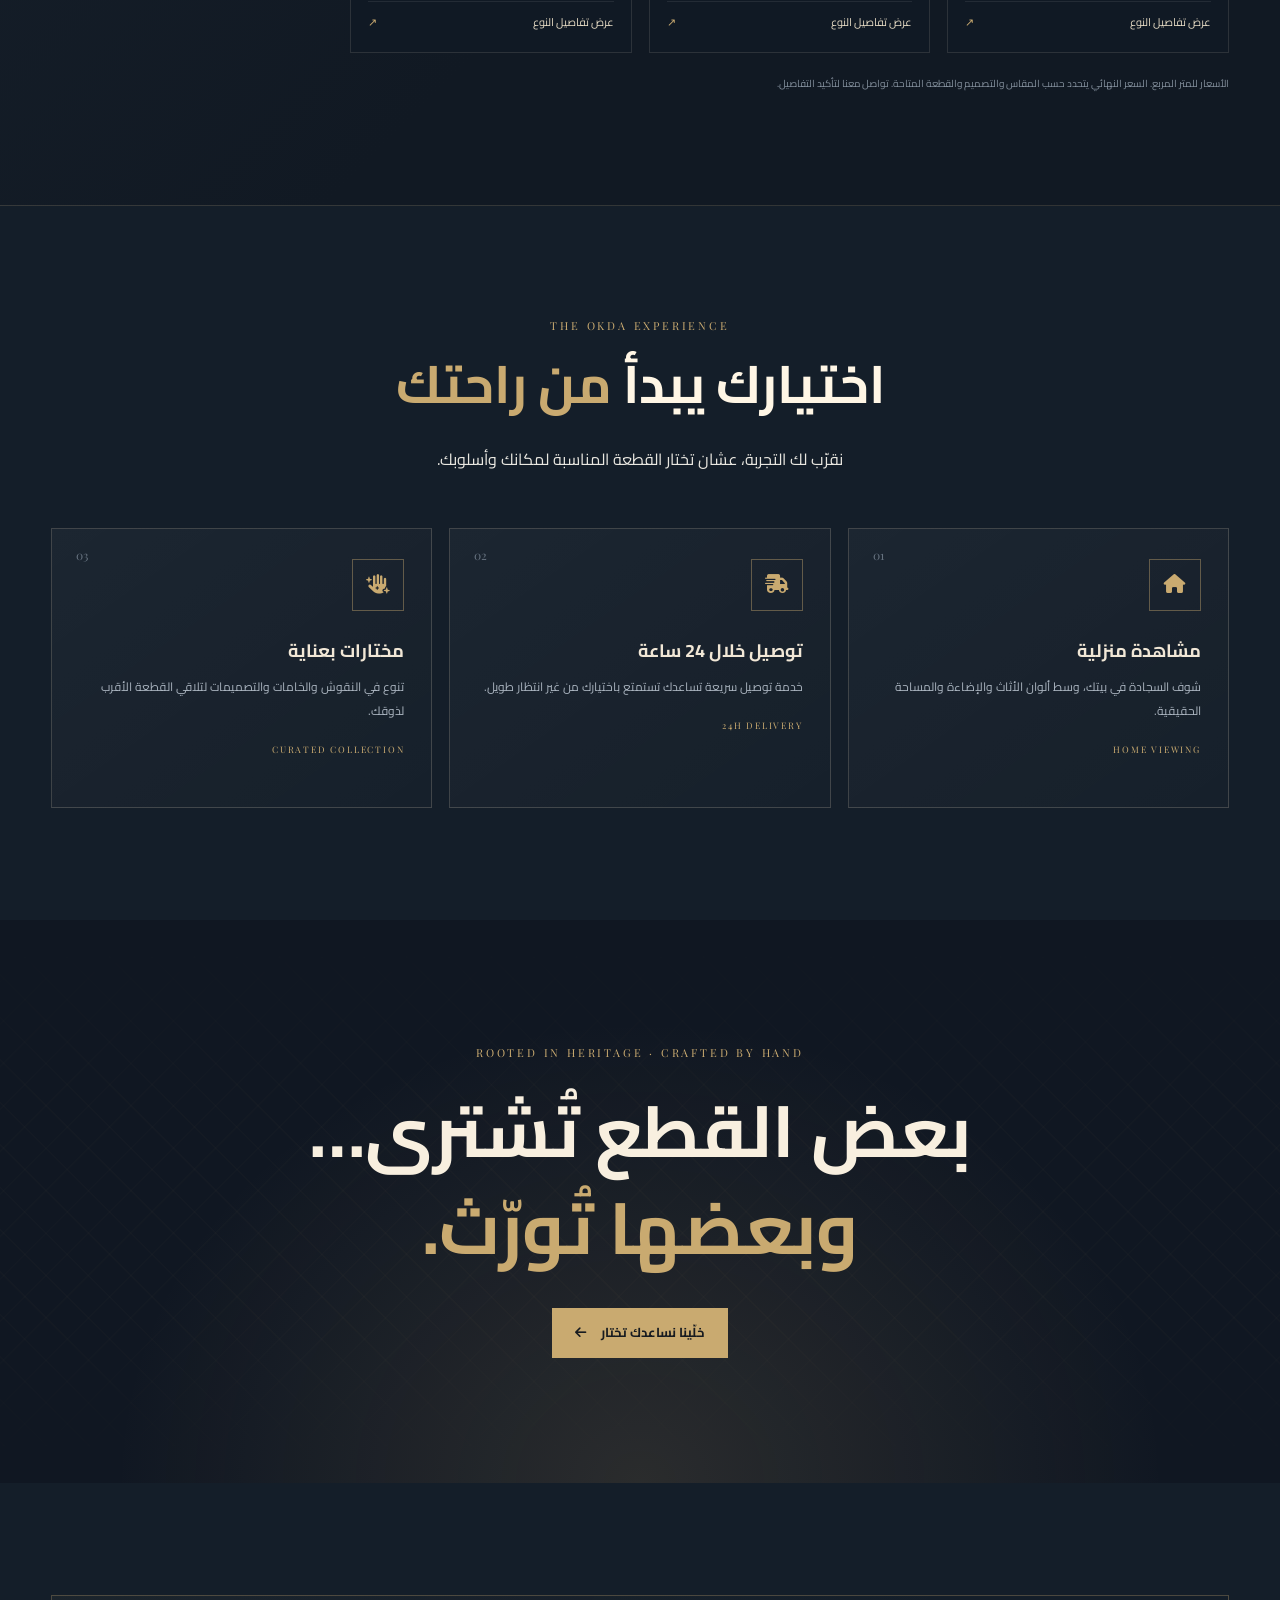
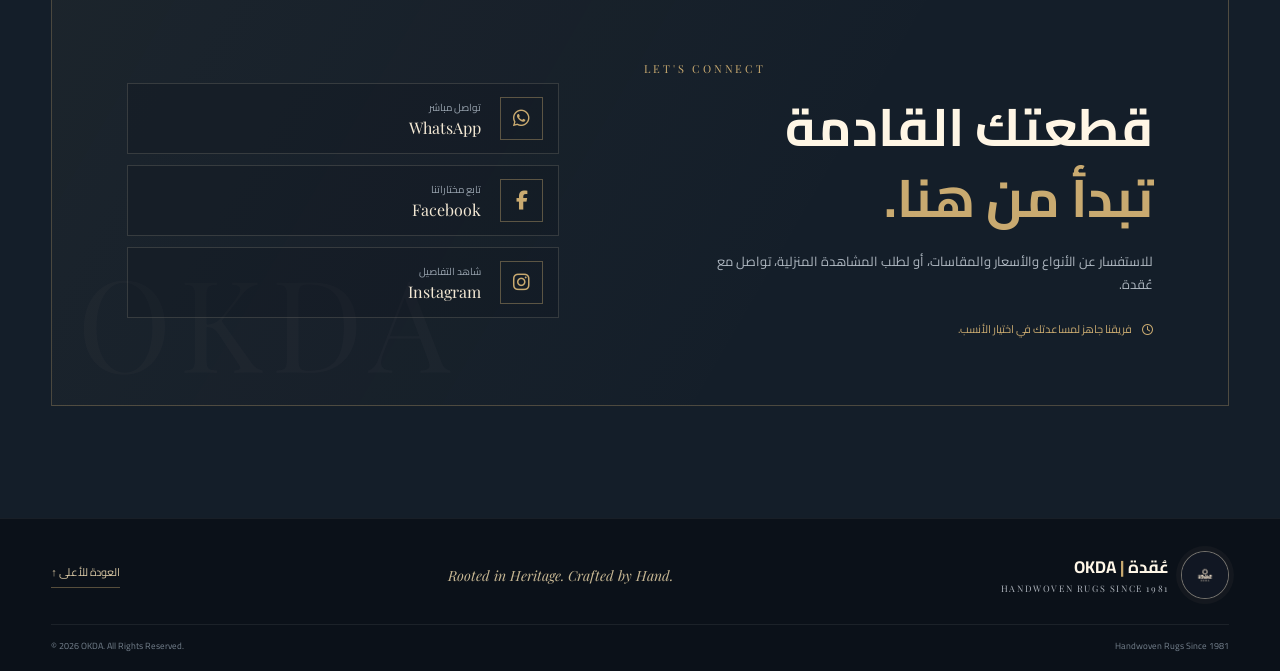
==== commit 8de6258f: "Update index.html" ====
--- a/index.html
+++ b/index.html
@@ -213,8 +213,8 @@
         <div class="contact-copy reveal"><p class="section-kicker">LET'S CONNECT</p><h2>قطعتك القادمة<br><span>تبدأ من هنا.</span></h2><p>للاستفسار عن الأنواع والأسعار والمقاسات، أو لطلب المشاهدة المنزلية، تواصل مع عُقدة.</p><div class="contact-promise"><i class="fa-regular fa-clock"></i> فريقنا جاهز لمساعدتك في اختيار الأنسب.</div></div>
         <div class="contact-links reveal reveal-delay">
           <a href="https://wa.me/201222663171" target="_blank" rel="noopener" class="contact-link"><span class="contact-link__icon"><i class="fa-brands fa-whatsapp"></i></span><span><small>تواصل مباشر</small><strong>WhatsApp</strong></span><i class="fa-solid fa-arrow-up-left-from-circle"></i></a>
-          <a href="https://www.facebook.com/share/1Qh4YVMv9L/" target="_blank" rel="noopener" class="contact-link"><span class="contact-link__icon"><i class="fa-brands fa-facebook-f"></i></span><span><small>تابع مختاراتنا</small><strong>Facebook</strong></span><i class="fa-solid fa-arrow-up-left-from-circle"></i></a>
-          <a href="https://www.instagram.com/okdaaa88?stkn=OG5kMmdsbGdleWFt" target="_blank" rel="noopener" class="contact-link"><span class="contact-link__icon"><i class="fa-brands fa-instagram"></i></span><span><small>شاهد التفاصيل</small><strong>Instagram</strong></span><i class="fa-solid fa-arrow-up-left-from-circle"></i></a>
+          <a href="https://www.facebook.com/share/1HsdVwJ2Lc/" target="_blank" rel="noopener" class="contact-link"><span class="contact-link__icon"><i class="fa-brands fa-facebook-f"></i></span><span><small>تابع مختاراتنا</small><strong>Facebook</strong></span><i class="fa-solid fa-arrow-up-left-from-circle"></i></a>
+          <a href="https://www.instagram.com/okda.carpet?exln=OG5kMmdsbGdleWFt" target="_blank" rel="noopener" class="contact-link"><span class="contact-link__icon"><i class="fa-brands fa-instagram"></i></span><span><small>شاهد التفاصيل</small><strong>Instagram</strong></span><i class="fa-solid fa-arrow-up-left-from-circle"></i></a>
         </div>
       </div>
     </section>
--- a/style.css
+++ b/style.css
@@ -1,879 +1,155 @@
-/* =========================================================
-   OKDA | عُقدة
-   Main brand color: #121823
-   ========================================================= */
+:root{--night:#101722;--night-2:#151f2b;--night-3:#1d2937;--cream:#f0e3c9;--cream-2:#dfc99e;--gold:#c9aa70;--ink:#151a20;--text:#eae8e1;--muted:#aab1b8;--line:rgba(240,227,201,.18);--container:1220px;--ease:cubic-bezier(.2,.75,.25,1)}
+*{box-sizing:border-box;margin:0;padding:0}html{scroll-behavior:smooth;scroll-padding-top:100px}body{font-family:"Cairo",sans-serif;background:var(--night);color:var(--text);line-height:1.8;overflow-x:hidden}body.nav-open{overflow:hidden}a{color:inherit;text-decoration:none}button{font:inherit}img{display:block;max-width:100%}.container{width:min(92%,var(--container));margin-inline:auto}.section-pad{padding:112px 0}.scroll-progress{position:fixed;z-index:2000;top:0;right:0;height:3px;width:0;background:linear-gradient(90deg,var(--gold),#fff0c9);box-shadow:0 0 16px rgba(201,170,112,.7)}
+/* Top sale ticker */
+.sale-ribbon{height:38px;text-decoration:none;cursor:pointer;overflow:hidden;display:flex;align-items:center;background:var(--gold);color:#1a1d22;white-space:nowrap;position:relative;z-index:1100}.sale-ribbon__track{display:flex;align-items:center;gap:36px;min-width:max-content;animation:marquee 34s linear infinite;padding-inline:24px;font-size:12px;font-weight:700}.sale-ribbon__track b{letter-spacing:1.8px}.sale-ribbon__track strong{font-size:15px}.sale-ribbon__track i{font-style:normal;font-size:16px}@keyframes marquee{to{transform:translateX(-50%)}}
+/* Header */
+.site-header{height:88px;position:sticky;top:0;z-index:1050;background:rgba(16,23,34,.9);backdrop-filter:blur(18px);border-bottom:1px solid rgba(255,255,255,.07);transition:background .3s,height .3s}.site-header.is-scrolled{height:76px;background:rgba(16,23,34,.97)}.header-inner{height:100%;display:flex;align-items:center;justify-content:space-between;gap:26px}.brand{display:flex;align-items:center;gap:12px;flex-shrink:0}.brand__logo{width:55px;height:55px;border-radius:50%;overflow:hidden;border:1px solid rgba(240,227,201,.45);background:#101722;box-shadow:0 0 0 5px rgba(240,227,201,.035)}.brand__logo img{width:100%;height:100%;object-fit:contain}.brand__copy{display:flex;flex-direction:column;line-height:1.35}.brand__copy strong{font-size:17px;color:#fff7e8;font-weight:700}.brand__copy em{font-style:normal;color:var(--gold)}.brand__copy small{font:9px "Playfair Display",serif;letter-spacing:1.6px;direction:ltr;color:#aeb4bc;margin-top:3px}.main-nav{display:flex;align-items:center;gap:clamp(14px,2vw,29px)}.main-nav a{font-size:12px;color:#d0d2d4;position:relative;transition:color .25s}.main-nav a:after{content:"";position:absolute;right:0;bottom:-9px;width:0;height:1px;background:var(--gold);transition:width .25s}.main-nav a:hover{color:var(--cream)}.main-nav a:hover:after{width:100%}.header-cta{border:1px solid rgba(201,170,112,.6);padding:9px 16px;color:var(--cream);font-size:12px;transition:.3s;white-space:nowrap}.header-cta span{color:var(--gold);margin-right:8px}.header-cta:hover{background:var(--gold);color:#151a20}.header-cta:hover span{color:#151a20}.menu-toggle{display:none;border:1px solid var(--line);background:transparent;width:43px;height:43px;padding:10px;cursor:pointer}.menu-toggle span{height:1px;background:var(--cream);display:block;margin:5px 0;transition:.25s}
+/* Hero */
+.hero{min-height:690px;position:relative;overflow:hidden;display:flex;align-items:center;background:radial-gradient(ellipse at 72% 48%,rgba(128,105,67,.14),transparent 38%),linear-gradient(120deg,#101722 0%,#141e2a 58%,#101722 100%);padding:70px 0 84px}.hero:after{content:"";position:absolute;inset:0;pointer-events:none;opacity:.12;background-image:url("data:image/svg+xml,%3Csvg viewBox='0 0 180 180' xmlns='http://www.w3.org/2000/svg'%3E%3Cfilter id='n'%3E%3CfeTurbulence type='fractalNoise' baseFrequency='.85' numOctaves='3' stitchTiles='stitch'/%3E%3C/filter%3E%3Crect width='100%25' height='100%25' filter='url(%23n)' opacity='.2'/%3E%3C/svg%3E")}.hero-layout{display:grid;grid-template-columns:1.02fr .98fr;align-items:center;gap:64px;position:relative;z-index:2}.hero-copy{padding-block:30px}.eyebrow,.section-kicker{font:11px "Playfair Display",serif;letter-spacing:2.8px;color:var(--gold);direction:ltr}.eyebrow{display:flex;align-items:center;gap:12px}.eyebrow span{width:35px;height:1px;background:var(--gold)}.hero h1{font-size:clamp(48px,6.1vw,82px);line-height:1.25;font-weight:700;letter-spacing:-1.7px;color:#fff8e9;margin:23px 0}.hero h1 span{color:var(--gold)}.hero-lead{max-width:550px;color:#bbc1c8;font-size:16px;line-height:2.1}.hero-actions{display:flex;align-items:center;gap:14px;flex-wrap:wrap;margin-top:32px}.button{display:inline-flex;align-items:center;justify-content:center;gap:15px;padding:13px 23px;min-height:50px;font-size:13px;font-weight:700;transition:transform .3s,background .3s,border-color .3s}.button:hover{transform:translateY(-4px)}.button--gold{background:var(--gold);color:#171b20}.button--gold:hover{background:#e0c28c}.button--ghost{border:1px solid rgba(240,227,201,.4);color:var(--cream)}.button--ghost:hover{background:rgba(240,227,201,.08)}.hero-proof{display:flex;gap:32px;margin-top:55px}.hero-proof div{display:flex;flex-direction:column;padding-right:22px;border-right:1px solid var(--line)}.hero-proof div:first-child{border:0;padding-right:0}.hero-proof strong{font:22px "Playfair Display",serif;color:var(--cream)}.hero-proof span{color:#969faa;font-size:10px;margin-top:2px}.hero-art{position:relative;min-height:510px;display:grid;place-items:center;isolation:isolate}.hero-art__halo{position:absolute;width:min(92%,520px);aspect-ratio:1;border:1px solid rgba(201,170,112,.25);border-radius:50%;box-shadow:0 0 0 28px rgba(201,170,112,.025),0 0 0 58px rgba(201,170,112,.018);animation:halo 7s ease-in-out infinite}.hero-art__frame{position:relative;width:min(82%,440px);height:430px;padding:13px;border:1px solid rgba(201,170,112,.55);background:rgba(255,255,255,.025);box-shadow:0 30px 90px rgba(0,0,0,.42);transform:rotate(2deg);animation:float 7s ease-in-out infinite}.hero-art__frame:before{content:"";position:absolute;inset:6px;border:1px solid rgba(240,227,201,.12);pointer-events:none;z-index:2}.hero-art__main{width:100%;height:100%;object-fit:contain;background:#18202b}.hero-art__tag{position:absolute;bottom:41px;right:-5px;background:#e9dec9;color:#222831;padding:17px 22px 15px;display:flex;flex-direction:column;line-height:1.5;box-shadow:0 14px 35px #080d14}.hero-art__tag span{font:9px "Playfair Display",serif;letter-spacing:2px}.hero-art__tag strong{font:13px "Playfair Display",serif;letter-spacing:1px}.hero-art__tag small{font:8px "Playfair Display",serif;letter-spacing:1.4px;margin-top:6px}.hero-art__stamp{position:absolute;top:50px;left:4px;width:90px;height:90px;border:1px solid rgba(201,170,112,.55);border-radius:50%;display:flex;flex-direction:column;justify-content:center;align-items:center;color:var(--cream);background:rgba(16,23,34,.8);transform:rotate(-12deg)}.hero-art__stamp span{font:20px "Playfair Display",serif;letter-spacing:2px}.hero-art__stamp small{font:8px "Playfair Display",serif;letter-spacing:1px;color:var(--gold)}.hero-art__mini{position:absolute;width:112px;height:100px;padding:5px;background:#d9c9a7;border:1px solid rgba(255,255,255,.3);box-shadow:0 15px 35px rgba(0,0,0,.35);z-index:3}.hero-art__mini img{width:100%;height:100%;object-fit:contain;background:#17212e}.hero-art__mini--top{top:35px;right:0;transform:rotate(8deg);animation:float 6s ease-in-out infinite reverse}.hero-art__mini--bottom{bottom:20px;left:0;transform:rotate(-8deg);animation:float 8s ease-in-out infinite}.hero-orbit{position:absolute;border:1px solid rgba(201,170,112,.09);border-radius:50%;pointer-events:none}.hero-orbit--one{width:680px;height:680px;top:-340px;right:-260px}.hero-orbit--two{width:440px;height:440px;bottom:-300px;left:-160px}.scroll-cue{position:absolute;bottom:22px;left:50%;transform:translateX(-50%);display:flex;align-items:center;gap:11px;color:#9299a2;font-size:10px;z-index:3}.scroll-cue span{height:31px;width:18px;border:1px solid var(--gold);border-radius:20px;position:relative}.scroll-cue span:after{content:"";position:absolute;width:3px;height:6px;top:6px;left:6px;background:var(--gold);border-radius:5px;animation:scrollDot 1.5s infinite}@keyframes scrollDot{to{transform:translateY(10px);opacity:0}}@keyframes float{0%,100%{translate:0 0}50%{translate:0 -13px}}@keyframes halo{0%,100%{transform:scale(1);opacity:.75}50%{transform:scale(1.04);opacity:1}}
+.craft-strip{height:58px;overflow:hidden;background:#202936;border-block:1px solid rgba(201,170,112,.18);display:flex;align-items:center}.craft-strip__track{display:flex;align-items:center;gap:34px;min-width:max-content;animation:marquee 44s linear infinite;color:#e3d2b2;font:11px "Playfair Display",serif;letter-spacing:2.2px}.craft-strip__track b{color:var(--gold);font-size:17px}
+/* Story */
+.story-section{background:#141e29}.story-grid{display:grid;grid-template-columns:1.02fr .98fr;align-items:center;gap:clamp(45px,7vw,105px)}.story-media{position:relative;padding:0 0 28px 28px}.story-slider{height:430px;aspect-ratio:16/10;position:relative;overflow:hidden;background:#0f1721;border:1px solid rgba(201,170,112,.34);box-shadow:20px 20px 0 rgba(201,170,112,.07)}.story-slider img{position:absolute;inset:0;width:100%;height:100%;object-fit:contain;opacity:0;transition:opacity 1s ease;background:#101722}.story-slider img.active{opacity:1}.story-media__caption{position:absolute;bottom:0;left:0;right:28px;background:rgba(12,18,27,.94);border:1px solid var(--line);padding:13px 18px;display:flex;align-items:center;justify-content:space-between}.story-media__caption span{font:10px "Playfair Display",serif;color:var(--gold);direction:ltr}.story-media__caption strong{font-size:13px;color:#f5ead5}.story-media__seal{position:absolute;top:20px;left:-14px;background:var(--gold);color:#171c22;width:76px;height:76px;border-radius:50%;display:flex;flex-direction:column;align-items:center;justify-content:center;font:19px "Playfair Display",serif;box-shadow:0 8px 28px rgba(0,0,0,.28);transform:rotate(-12deg)}.story-media__seal span{font-size:9px;letter-spacing:2px}.story-copy h2,.section-head h2,.offers-heading h2,.contact-copy h2{font-size:clamp(35px,4.1vw,56px);line-height:1.35;color:#fff6e5;margin:16px 0 25px}.story-copy h2 span,.section-head h2 span,.offers-heading h2 span,.contact-copy h2 span{color:var(--gold)}.story-copy>p:not(.section-kicker){color:#b4bbc2;font-size:14px;line-height:2.1;margin-bottom:17px}.story-signature{margin:27px 0 26px;display:flex;flex-direction:column;direction:ltr;text-align:right;color:var(--cream);font:italic 17px "Playfair Display",serif}.text-link{display:inline-flex;align-items:center;gap:13px;font-size:12px;color:var(--gold);border-bottom:1px solid rgba(201,170,112,.45);padding-bottom:8px}.text-link i{transition:transform .25s}.text-link:hover i{transform:translateX(-5px)}
+/* Price cards */
+.offers-section{position:relative;overflow:hidden;background:linear-gradient(135deg,#1a2430,#111923 65%);border-block:1px solid rgba(201,170,112,.16)}.offers-glow{position:absolute;top:-300px;left:-180px;width:650px;height:650px;border-radius:50%;background:radial-gradient(circle,rgba(201,170,112,.12),transparent 68%);pointer-events:none}.offers-container{position:relative;z-index:1}.offers-heading{max-width:680px;margin-bottom:48px}.offers-title-line{display:flex;align-items:center;gap:36px}.offers-heading h2{margin:15px 0 12px}.discount-seal{width:106px;height:106px;flex-shrink:0;border:1px solid var(--gold);border-radius:50%;display:flex;align-items:center;justify-content:center;gap:5px;transform:rotate(-10deg);background:rgba(201,170,112,.07)}.discount-seal strong{font:27px "Playfair Display",serif;color:var(--gold)}.discount-seal span{font-size:10px;line-height:1.3;color:#e7ddca}.offers-heading>p:not(.section-kicker){color:#b1bac3;font-size:13px;max-width:530px}.offer-note{display:inline-flex;align-items:center;gap:9px;color:var(--gold);font-size:11px;margin-top:18px}.price-grid{display:grid;grid-template-columns:repeat(4,1fr);gap:17px}.price-card{background:#101924;border:1px solid rgba(240,227,201,.12);transition:transform .35s,border-color .35s,box-shadow .35s;min-width:0}.price-card:hover{transform:translateY(-8px);border-color:rgba(201,170,112,.6);box-shadow:0 20px 45px rgba(0,0,0,.23)}.price-card--featured{border-color:rgba(201,170,112,.64);box-shadow:inset 0 0 0 1px rgba(201,170,112,.1)}.price-card__image{height:188px;position:relative;display:grid;place-items:center;background:#1a2531;padding:8px;overflow:hidden}.price-card__image img{width:100%;height:100%;object-fit:contain;transition:transform .6s}.price-card:hover .price-card__image img{transform:scale(1.045)}.price-card__image>span{position:absolute;top:10px;right:12px;font:10px "Playfair Display",serif;color:#f7e8c8;background:rgba(11,17,25,.7);border:1px solid rgba(240,227,201,.28);padding:3px 7px}.price-card__image>b{position:absolute;left:10px;top:10px;color:#15191e;background:var(--gold);padding:4px 8px;font-size:9px}.price-card__body{padding:17px 17px 19px}.price-card__type{font:9px "Playfair Display",serif;letter-spacing:1.4px;color:var(--gold);direction:ltr;text-align:right}.price-card h3{font-size:17px;color:#f6ecda;margin:4px 0 13px;min-height:30px}.price-card__price{display:flex;align-items:flex-end;justify-content:space-between;gap:10px;flex-wrap:wrap;border-top:1px solid rgba(255,255,255,.08);padding-top:12px}.price-card__old-price{display:flex;flex-direction:column;gap:1px;color:#8e9aa5;font-size:10px}.price-card__old-price del{font:600 15px "Cairo",sans-serif;color:#a3a8ae;text-decoration:line-through;text-decoration-color:#c77c72;text-decoration-thickness:2px;direction:ltr}.price-card__current-price{display:flex;flex-direction:column;align-items:flex-start;gap:1px}.price-card__current-price strong{font:700 25px "Cairo",sans-serif;color:var(--gold);direction:ltr}.price-card__current-price strong small{font-size:11px;font-weight:500}.price-card__current-price>span{font-size:10px;color:#9ba5b0}.price-card__fine{font-size:10px;color:#8e9aa5;margin-top:2px}.price-card__body>a{display:flex;align-items:center;justify-content:space-between;margin-top:15px;padding-top:11px;border-top:1px solid rgba(255,255,255,.08);font-size:11px;color:#e7dcc5}.price-card__body>a i{color:var(--gold);font-style:normal;transition:transform .25s}.price-card__body>a:hover i{transform:translateX(-5px)}.prices-disclaimer{margin-top:22px;color:#84909d;font-size:10px}
+/* Experience */
+.experience-section{background:#141e29}.section-head--center{display:block;text-align:center}.section-head--center>p{max-width:520px;margin:12px auto 0}.experience-grid{display:grid;grid-template-columns:repeat(3,1fr);gap:17px;margin-top:54px}.experience-card{position:relative;min-height:280px;padding:30px 27px;border:1px solid var(--line);background:linear-gradient(145deg,rgba(255,255,255,.035),rgba(255,255,255,.008));overflow:hidden;transition:transform .35s,border-color .35s}.experience-card:hover{transform:translateY(-7px);border-color:rgba(201,170,112,.6)}.experience-card__number{position:absolute;left:24px;top:18px;color:#677380;font:12px "Playfair Display",serif}.experience-card__icon{width:52px;height:52px;display:grid;place-items:center;border:1px solid rgba(201,170,112,.42);color:var(--gold);font-size:19px;margin-bottom:24px}.experience-card h3{font-size:18px;color:#f1e7d6;margin-bottom:8px}.experience-card p{font-size:12px;color:#aab4bf;line-height:2}.experience-card small{display:block;margin-top:20px;font:9px "Playfair Display",serif;letter-spacing:1.8px;color:var(--gold);direction:ltr;text-align:right}
+/* Statement */
+.statement-section{position:relative;overflow:hidden;padding:125px 0;text-align:center;background:radial-gradient(ellipse at 50% 100%,rgba(201,170,112,.14),transparent 58%),#101722}.statement-pattern{position:absolute;inset:0;opacity:.11;background-image:repeating-linear-gradient(45deg,transparent 0 28px,rgba(201,170,112,.22) 29px 30px),repeating-linear-gradient(-45deg,transparent 0 28px,rgba(201,170,112,.18) 29px 30px);mask-image:linear-gradient(to bottom,transparent,#000 35%,#000 70%,transparent)}.statement-content{position:relative}.statement-content h2{font-size:clamp(38px,6vw,72px);line-height:1.35;color:#f8efdf;margin:22px 0 32px}.statement-content h2 span{color:var(--gold)}
+/* Contact */
+.contact-section{background:#141e29}.contact-panel{display:grid;grid-template-columns:1fr .85fr;gap:85px;align-items:center;padding:65px clamp(25px,6vw,75px);border:1px solid rgba(201,170,112,.3);background:linear-gradient(120deg,rgba(201,170,112,.045),transparent 65%);position:relative}.contact-panel:before{content:"OKDA";position:absolute;left:25px;bottom:0;font:clamp(60px,10vw,130px) "Playfair Display",serif;letter-spacing:8px;color:rgba(240,227,201,.025);pointer-events:none}.contact-copy h2{margin-bottom:16px}.contact-copy>p:not(.section-kicker){color:#aeb7c0;font-size:13px;max-width:470px}.contact-promise{display:flex;align-items:center;gap:10px;margin-top:24px;color:var(--gold);font-size:11px}.contact-links{display:flex;flex-direction:column;gap:11px;position:relative;z-index:1}.contact-link{display:grid;grid-template-columns:48px 1fr 25px;align-items:center;gap:14px;padding:13px 15px;border:1px solid rgba(240,227,201,.15);background:rgba(9,15,23,.22);transition:background .3s,border .3s,transform .3s}.contact-link:hover{background:rgba(201,170,112,.1);border-color:rgba(201,170,112,.52);transform:translateX(-5px)}.contact-link__icon{width:43px;height:43px;border:1px solid rgba(201,170,112,.4);display:grid;place-items:center;color:var(--gold);font-size:19px}.contact-link>span:nth-child(2){display:flex;flex-direction:column}.contact-link small{font-size:10px;color:#98a3ae}.contact-link strong{font:16px "Playfair Display",serif;color:#f3e8d4;direction:ltr;text-align:right}.contact-link>i{font-size:13px;color:var(--gold)}
+/* Footer */
+.site-footer{background:#0b1119;border-top:1px solid rgba(255,255,255,.06);padding:32px 0 17px}.footer-top{display:flex;align-items:center;justify-content:space-between;gap:25px;padding-bottom:25px}.brand--footer .brand__logo{width:48px;height:48px}.footer-top>p{font:italic 14px "Playfair Display",serif;color:#c8b894;direction:ltr}.back-top{font-size:11px;color:#d8c7a4;border-bottom:1px solid rgba(201,170,112,.4);padding-bottom:4px}.footer-bottom{border-top:1px solid rgba(255,255,255,.07);padding-top:13px;display:flex;justify-content:space-between;color:#737f8b;font-size:9px;direction:ltr}
+/* Reveal and hover motion */
+.reveal{opacity:0;transform:translateY(28px);transition:opacity .8s var(--ease),transform .8s var(--ease)}.reveal.is-visible{opacity:1;transform:translateY(0)}.reveal-delay{transition-delay:.14s}
+@media(max-width:1100px){.main-nav{gap:13px}.main-nav a{font-size:11px}.header-cta{display:none}.hero-layout{gap:25px}.price-grid{grid-template-columns:repeat(3,1fr)}.hero-art{min-height:460px}.hero-art__frame{height:385px}}
+@media(max-width:850px){.section-pad{padding:85px 0}.menu-toggle{display:block}.main-nav{position:fixed;top:126px;right:4%;left:4%;display:none;flex-direction:column;align-items:stretch;gap:0;padding:10px 22px;background:rgba(12,19,29,.98);border:1px solid var(--line);box-shadow:0 20px 50px rgba(0,0,0,.4)}.main-nav.is-open{display:flex}.main-nav a{padding:13px 3px;font-size:13px;border-bottom:1px solid rgba(255,255,255,.06)}.main-nav a:last-child{border:0}.menu-toggle.is-open span:first-child{transform:translateY(6px) rotate(45deg)}.menu-toggle.is-open span:nth-child(2){opacity:0}.menu-toggle.is-open span:last-child{transform:translateY(-6px) rotate(-45deg)}.hero{padding:55px 0 80px}.hero-layout{grid-template-columns:1fr;gap:35px}.hero-copy{max-width:680px}.hero-art{min-height:450px}.hero-art__frame{width:min(70%,430px);height:390px}.story-grid{grid-template-columns:1fr;gap:58px}.story-media{max-width:680px;width:100%;margin:auto}.story-copy{max-width:720px}.price-grid{grid-template-columns:repeat(2,1fr)}.contact-panel{grid-template-columns:1fr;gap:40px}.contact-panel:before{font-size:90px}}
+@media(max-width:560px){.sale-ribbon{height:34px}.sale-ribbon__track{font-size:10px;gap:22px}.site-header{height:74px}.site-header.is-scrolled{height:68px}.brand__logo{width:45px;height:45px}.brand__copy strong{font-size:14px}.brand__copy small{font-size:7px}.main-nav{top:108px}.hero{min-height:auto;padding:58px 0 68px}.hero h1{font-size:clamp(38px,11vw,54px);letter-spacing:-.8px}.hero-lead{font-size:13px}.hero-proof{gap:13px;margin-top:38px}.hero-proof div{padding-right:12px}.hero-proof strong{font-size:17px}.hero-proof span{font-size:9px}.hero-art{min-height:350px}.hero-art__frame{width:72%;height:310px;padding:8px}.hero-art__halo{width:90%}.hero-art__mini{width:75px;height:70px;padding:3px}.hero-art__mini--top{top:23px}.hero-art__mini--bottom{bottom:10px}.hero-art__tag{bottom:22px;right:-5px;padding:10px 13px}.hero-art__tag strong{font-size:10px}.hero-art__stamp{width:65px;height:65px;top:18px}.hero-art__stamp span{font-size:15px}.hero-art__stamp small{font-size:7px}.scroll-cue{bottom:12px}.craft-strip{height:48px}.story-slider{height:auto;aspect-ratio:16/10}.story-media__caption{right:28px;padding:10px 12px}.story-media__caption strong{font-size:11px}.story-media__seal{width:61px;height:61px;font-size:15px;left:-7px}.story-copy h2,.section-head h2,.offers-heading h2,.contact-copy h2{font-size:36px}.section-head{display:block;margin-bottom:32px}.section-head>p{margin-top:12px}.offers-title-line{gap:16px}.discount-seal{width:83px;height:83px}.discount-seal strong{font-size:22px}.discount-seal span{font-size:8px}.price-grid{grid-template-columns:1fr;gap:14px}.price-card{display:grid;grid-template-columns:40% 60%;align-items:stretch}.price-card__image{height:auto;min-height:175px}.price-card__body{padding:13px 12px}.price-card h3{font-size:15px;min-height:0;margin:3px 0 9px}.price-card__current-price strong{font-size:20px}.price-card__current-price>span{font-size:9px}.price-card__old-price del{font-size:13px}.price-card__fine{font-size:9px}.price-card__body>a{font-size:10px;margin-top:10px;padding-top:8px}.experience-grid{grid-template-columns:1fr;gap:12px;margin-top:35px}.experience-card{min-height:235px;padding:24px}.statement-section{padding:85px 0}.statement-content h2{font-size:39px}.contact-panel{padding:36px 20px;gap:30px}.contact-link{grid-template-columns:42px 1fr 20px;padding:11px}.contact-link__icon{width:38px;height:38px}.footer-top{flex-wrap:wrap}.footer-top>p{width:100%;order:3}.footer-bottom{gap:12px;flex-wrap:wrap}}
+@media(prefers-reduced-motion:reduce){*,*:before,*:after{scroll-behavior:auto!important;animation-duration:.01ms!important;animation-iteration-count:1!important;transition-duration:.01ms!important}.reveal{opacity:1;transform:none}}
 
-:root {
-    --dark: #121823;
-    --dark-2: #18202d;
-    --dark-3: #202a38;
-
-    --cream: #eee2ca;
-    --cream-light: #f7f1e6;
-    --white: #ffffff;
-
-    --text: #e9e9e9;
-    --muted: #a9afb8;
-
-    --border: rgba(238, 226, 202, 0.18);
-
-    --container: 1180px;
-    --transition: 0.3s ease;
-}
-
-* {
-    margin: 0;
-    padding: 0;
-    box-sizing: border-box;
-}
-
-html {
-    scroll-behavior: smooth;
-}
-
-body {
-    font-family: "Cairo", sans-serif;
-    background: var(--dark);
-    color: var(--text);
-    line-height: 1.8;
-    overflow-x: hidden;
-}
-
-a {
-    color: inherit;
-    text-decoration: none;
-}
-
-img {
-    max-width: 100%;
-    display: block;
-}
-
-.container {
-    width: min(92%, var(--container));
-    margin: auto;
-}
-
-.section {
-    padding: 110px 0;
-}
+.sale-ribbon:focus-visible{outline:3px solid #fff;outline-offset:3px}.sale-ribbon:hover .sale-ribbon__track{animation-play-state:paused}
 
 
-/* ================= NAVBAR ================= */
+/* Product detail pages */
+.price-card{display:block;color:inherit;text-decoration:none}
+.price-card__detail{display:flex;align-items:center;justify-content:space-between;margin-top:15px;padding-top:11px;border-top:1px solid rgba(255,255,255,.08);font-size:11px;color:#e7dcc5}
+.price-card__detail i{color:var(--gold);font-style:normal;transition:transform .25s}
+.price-card:hover .price-card__detail i{transform:translateX(-5px)}
+.price-card:focus-visible{outline:2px solid var(--gold);outline-offset:4px}
+.product-page{min-height:100vh;background:radial-gradient(ellipse at 15% 30%,rgba(201,170,112,.08),transparent 38%),var(--night)}
+.product-page .site-header{position:sticky}
+.product-page-header-actions{display:flex;align-items:center;gap:12px}
+.product-back-link{display:inline-flex;align-items:center;gap:9px;padding:9px 15px;border:1px solid rgba(201,170,112,.42);color:var(--cream);font-size:11px;transition:background .25s,border-color .25s}
+.product-back-link:hover{background:rgba(201,170,112,.1);border-color:var(--gold)}
+.product-detail{padding:clamp(42px,7vw,86px) 0 100px}
+.product-breadcrumb{display:flex;align-items:center;gap:9px;color:#8f9aa6;font-size:11px;margin-bottom:27px}
+.product-breadcrumb a{color:var(--gold)}
+.product-detail-grid{display:grid;grid-template-columns:minmax(0,1fr) minmax(0,1fr);gap:clamp(28px,5vw,76px);align-items:center}
+.product-detail-media{position:relative;min-height:440px;aspect-ratio:4/3;display:grid;place-items:center;padding:clamp(14px,2.2vw,28px);background:radial-gradient(circle at 50% 45%,#2a3542,#111a25 72%);border:1px solid rgba(201,170,112,.35);box-shadow:18px 18px 0 rgba(201,170,112,.06);overflow:hidden}
+.product-detail-media:before{content:"";position:absolute;inset:12px;border:1px solid rgba(240,227,201,.11);pointer-events:none}
+.product-detail-media img{position:relative;width:100%;height:100%;max-height:620px;object-fit:contain;object-position:center;filter:saturate(.96);transition:transform .7s ease}
+.product-detail-media:hover img{transform:scale(1.025)}
+.product-detail-badge{position:absolute;top:25px;right:25px;z-index:2;background:var(--gold);color:#151a20;padding:7px 12px;font-size:11px;font-weight:800}
+.product-detail-copy .section-kicker{margin-bottom:16px}
+.product-detail-copy h1{font-size:clamp(36px,5vw,60px);line-height:1.35;color:#fff6e5;margin-bottom:18px}
+.product-detail-copy h1 span{color:var(--gold)}
+.product-detail-description{max-width:620px;color:#b5bec7;font-size:14px;line-height:2.2;margin-bottom:23px}
+.product-detail-highlights{display:grid;grid-template-columns:repeat(2,minmax(0,1fr));gap:10px;margin:22px 0 28px}
+.product-detail-highlight{display:flex;align-items:center;gap:9px;padding:11px 12px;border:1px solid rgba(240,227,201,.12);background:rgba(255,255,255,.025);color:#d7d5ce;font-size:11px}
+.product-detail-highlight i{color:var(--gold)}
+.product-detail-prices{display:flex;align-items:stretch;gap:14px;flex-wrap:wrap;padding:18px 0;border-block:1px solid rgba(240,227,201,.14);margin:24px 0 22px}
+.product-detail-old,.product-detail-current{display:flex;flex-direction:column;justify-content:center;gap:3px;min-width:130px}
+.product-detail-old span,.product-detail-current span{font-size:11px;color:#9ba5af}
+.product-detail-old del{font:600 20px "Cairo",sans-serif;color:#a3a8ae;text-decoration-color:#c77c72;text-decoration-thickness:2px;direction:ltr;text-align:right}
+.product-detail-current strong{font:800 clamp(28px,3vw,38px) "Cairo",sans-serif;color:var(--gold);direction:ltr;text-align:right}
+.product-detail-current strong small{font-size:13px;font-weight:600}
+.product-detail-discount{align-self:center;margin-right:auto;border:1px solid rgba(201,170,112,.5);padding:8px 12px;color:var(--gold);font-size:12px;font-weight:700}
+.product-detail-actions{display:flex;align-items:center;gap:12px;flex-wrap:wrap;margin-top:26px}
+.product-whatsapp{display:inline-flex;align-items:center;justify-content:center;gap:11px;min-height:52px;padding:13px 22px;background:#1f9d62;color:#fff;font-size:13px;font-weight:800;transition:transform .25s,background .25s}
+.product-whatsapp:hover{transform:translateY(-3px);background:#168553}
+.product-whatsapp i{font-size:18px}
+.product-detail-footnote{margin-top:13px;color:#8e99a4;font-size:10px;line-height:1.9}
+.product-more{margin-top:70px;padding:23px;border:1px solid rgba(201,170,112,.2);background:rgba(255,255,255,.02);display:flex;align-items:center;justify-content:space-between;gap:18px}
+.product-more strong{display:block;color:#f2e8d5;font-size:15px}
+.product-more p{color:#9da7b2;font-size:11px;margin-top:3px}
+.product-more a{color:var(--gold);font-size:12px;white-space:nowrap}
+@media(max-width:850px){.product-detail-grid{grid-template-columns:1fr}.product-detail-media{min-height:0;aspect-ratio:4/3;max-height:560px}.product-detail-copy{max-width:760px}.product-more{align-items:flex-start;flex-direction:column}}
+@media(max-width:560px){.product-detail{padding:35px 0 65px}.product-detail-media{padding:10px;aspect-ratio:1/1;box-shadow:9px 9px 0 rgba(201,170,112,.06)}.product-detail-media:before{inset:7px}.product-detail-badge{top:17px;right:17px}.product-detail-copy h1{font-size:37px}.product-detail-description{font-size:13px}.product-detail-highlights{grid-template-columns:1fr 1fr;gap:7px}.product-detail-highlight{font-size:10px;padding:9px 8px}.product-detail-prices{gap:12px}.product-detail-old,.product-detail-current{min-width:calc(50% - 8px)}.product-detail-old del{font-size:18px}.product-detail-current strong{font-size:28px}.product-detail-discount{margin-right:0}.product-detail-actions{display:grid;grid-template-columns:1fr}.product-detail-actions .button{width:100%}}
 
-.navbar {
-    position: fixed;
-    top: 0;
-    right: 0;
-    left: 0;
-    z-index: 1000;
-    background: rgba(18, 24, 35, 0.82);
-    backdrop-filter: blur(14px);
-    border-bottom: 1px solid rgba(255, 255, 255, 0.06);
-    transition: var(--transition);
-}
-
-.navbar.scrolled {
-    background: rgba(18, 24, 35, 0.97);
-}
-
-.nav-content {
-    min-height: 86px;
-    display: flex;
-    align-items: center;
-    justify-content: space-between;
-    gap: 30px;
-}
-
-.brand {
-    display: flex;
-    align-items: center;
-    gap: 13px;
-}
-
-.logo-wrap {
-    width: 58px;
-    height: 58px;
-    border-radius: 50%;
-    overflow: hidden;
-    flex-shrink: 0;
-    background: var(--dark);
-    border: 1px solid rgba(238, 226, 202, 0.5);
-    display: flex;
-    align-items: center;
-    justify-content: center;
-}
-
-.logo-wrap img {
-    width: 100%;
-    height: 100%;
-    object-fit: cover;
-}
-
-.logo-fallback {
-    display: none;
-    width: 100%;
-    height: 100%;
-    align-items: center;
-    justify-content: center;
-    color: var(--cream);
-    font-family: "Playfair Display", serif;
-    font-weight: 700;
-    font-size: 13px;
-    letter-spacing: 2px;
-}
-
-.brand-text {
-    display: flex;
-    flex-direction: column;
-    line-height: 1.3;
-}
-
-.brand-text strong {
-    color: var(--cream-light);
-    font-size: 17px;
-}
-
-.brand-text small {
-    color: var(--muted);
-    font-size: 9px;
-    letter-spacing: 1.2px;
-    direction: ltr;
-}
-
-.nav-links {
-    display: flex;
-    align-items: center;
-    gap: 30px;
-}
-
-.nav-links a {
-    color: #d5d8dd;
-    font-size: 14px;
-    transition: var(--transition);
-    position: relative;
-}
-
-.nav-links a::after {
-    content: "";
-    position: absolute;
-    right: 0;
-    bottom: -8px;
-    width: 0;
-    height: 1px;
-    background: var(--cream);
-    transition: var(--transition);
-}
-
-.nav-links a:hover {
-    color: var(--cream);
-}
-
-.nav-links a:hover::after {
-    width: 100%;
-}
-
-.menu-btn {
-    display: none;
-    background: transparent;
-    border: 0;
-    cursor: pointer;
-    width: 42px;
-    height: 42px;
-}
-
-.menu-btn span {
-    display: block;
-    width: 24px;
-    height: 2px;
-    margin: 5px auto;
-    background: var(--cream);
-}
+/* Keep the linked offer cards in the same two-column layout on small screens. */
+@media(max-width:560px){.price-card{display:grid}}
 
 
-/* ================= HERO ================= */
-
-.hero {
-    min-height: 100vh;
-    position: relative;
-    display: flex;
-    align-items: center;
-    overflow: hidden;
-
-    /* ضع صورة الـHero هنا باسم hero.jpg */
-    background:
-        linear-gradient(90deg, rgba(18,24,35,.97) 5%, rgba(18,24,35,.78) 45%, rgba(18,24,35,.45) 100%),
-        url("images/hero.jpg") center/cover no-repeat,
-        var(--dark);
+/* Full-size rug image viewer on product detail pages */
+.product-detail-media .product-image-trigger {
+  position: relative;
+  z-index: 1;
+  display: grid;
+  place-items: center;
+  width: 100%;
+  height: 100%;
+  max-height: 620px;
+  padding: 0;
+  border: 0;
+  background: transparent;
+  cursor: zoom-in;
 }
-
-.hero::before {
-    content: "";
-    position: absolute;
-    inset: 0;
-    background:
-        radial-gradient(circle at 75% 50%, rgba(238,226,202,.10), transparent 30%),
-        linear-gradient(180deg, rgba(18,24,35,.25), rgba(18,24,35,.7));
+.product-detail-media .product-image-trigger img {
+  width: 100%;
+  height: 100%;
+  max-height: 620px;
+  object-fit: contain;
+  object-position: center;
 }
-
-.hero-content {
-    position: relative;
-    z-index: 2;
-    padding-top: 70px;
+.product-detail-media .product-image-trigger:focus-visible {
+  outline: 2px solid var(--gold);
+  outline-offset: 5px;
 }
-
-.eyebrow,
-.section-kicker {
-    color: var(--cream);
-    font-size: 12px;
-    letter-spacing: 3px;
-    font-weight: 600;
-    direction: ltr;
+.product-image-viewer {
+  position: fixed;
+  inset: 0;
+  z-index: 9999;
+  display: grid;
+  place-items: center;
+  padding: 24px;
+  background: rgba(5, 9, 14, .94);
+  backdrop-filter: blur(8px);
 }
-
-.hero h1 {
-    margin-top: 20px;
-    max-width: 800px;
-    font-family: "Playfair Display", "Cairo", serif;
-    font-size: clamp(45px, 7vw, 82px);
-    line-height: 1.12;
-    font-weight: 600;
-    color: var(--cream-light);
+.product-image-viewer[hidden] { display: none; }
+.product-image-viewer__image {
+  display: block;
+  width: auto;
+  height: auto;
+  max-width: 96vw;
+  max-height: 90vh;
+  object-fit: contain;
+  box-shadow: 0 20px 80px rgba(0, 0, 0, .55);
 }
-
-.hero h1 span {
-    color: var(--cream);
+.product-image-viewer__close {
+  position: absolute;
+  top: max(16px, env(safe-area-inset-top));
+  left: max(16px, env(safe-area-inset-left));
+  display: grid;
+  place-items: center;
+  width: 44px;
+  height: 44px;
+  border: 1px solid rgba(255,255,255,.45);
+  border-radius: 50%;
+  background: rgba(18, 24, 35, .9);
+  color: #fff;
+  font-size: 28px;
+  line-height: 1;
+  cursor: pointer;
 }
-
-.hero-subtitle {
-    max-width: 620px;
-    margin-top: 25px;
-    color: #c6cbd1;
-    font-size: 17px;
-    line-height: 2;
+.product-image-viewer__hint {
+  position: absolute;
+  right: 50%;
+  bottom: max(14px, env(safe-area-inset-bottom));
+  transform: translateX(50%);
+  color: rgba(255,255,255,.7);
+  font-size: 11px;
+  text-align: center;
 }
-
-.hero-buttons {
-    display: flex;
-    flex-wrap: wrap;
-    gap: 14px;
-    margin-top: 35px;
+@media (max-width: 560px) {
+  .product-image-viewer { padding: 12px; }
+  .product-image-viewer__image { max-width: 96vw; max-height: 84vh; }
 }
-
-.btn {
-    min-width: 170px;
-    padding: 13px 25px;
-    border-radius: 2px;
-    text-align: center;
-    transition: var(--transition);
-    font-weight: 600;
-}
-
-.btn-primary {
-    background: var(--cream);
-    color: var(--dark);
-}
-
-.btn-primary:hover {
-    background: var(--cream-light);
-    transform: translateY(-3px);
-}
-
-.btn-outline {
-    border: 1px solid rgba(238, 226, 202, 0.5);
-    color: var(--cream-light);
-}
-
-.btn-outline:hover {
-    background: rgba(238, 226, 202, 0.1);
-}
-
-.hero-features {
-    display: flex;
-    align-items: center;
-    gap: 35px;
-    margin-top: 70px;
-}
-
-.hero-features div {
-    display: flex;
-    flex-direction: column;
-    padding-right: 25px;
-    border-right: 1px solid var(--border);
-}
-
-.hero-features div:first-child {
-    border-right: 0;
-    padding-right: 0;
-}
-
-.hero-features span {
-    color: var(--cream);
-    font-family: "Playfair Display", serif;
-    font-size: 25px;
-}
-
-.hero-features small {
-    color: var(--muted);
-    font-size: 11px;
-}
-
-
-/* ================= ABOUT ================= */
-
-.about {
-    background: var(--dark-2);
-}
-
-.about-grid {
-    display: grid;
-    grid-template-columns: 1fr 1fr;
-    gap: 90px;
-    align-items: center;
-}
-
-.image-box {
-    min-height: 570px;
-    position: relative;
-    overflow: hidden;
-    background:
-        linear-gradient(145deg, rgba(238,226,202,.06), rgba(0,0,0,.2)),
-        var(--dark);
-    border: 1px solid var(--border);
-}
-
-.image-box img {
-    width: 100%;
-    height: 100%;
-    min-height: 570px;
-    object-fit: cover;
-}
-
-.image-label {
-    position: absolute;
-    left: 25px;
-    bottom: 25px;
-    padding: 7px 15px;
-    border: 1px solid var(--border);
-    color: var(--cream);
-    font-family: "Playfair Display", serif;
-    letter-spacing: 3px;
-    background: rgba(18, 24, 35, .7);
-}
-
-.about-content h2,
-.section-heading h2,
-.services h2,
-.contact h2 {
-    font-family: "Playfair Display", "Cairo", serif;
-    font-size: clamp(38px, 5vw, 62px);
-    line-height: 1.2;
-    color: var(--cream-light);
-    margin: 15px 0 30px;
-}
-
-.about-content h2 span,
-.contact h2 span {
-    color: var(--cream);
-}
-
-.about-content > p {
-    color: #b9bec5;
-    margin-bottom: 20px;
-    font-size: 15px;
-}
-
-.about-signature {
-    display: flex;
-    flex-direction: column;
-    margin-top: 35px;
-    color: var(--cream);
-    font-family: "Playfair Display", serif;
-    font-size: 19px;
-    direction: ltr;
-    text-align: right;
-}
-
-
-/* ================= COLLECTION ================= */
-
-.collection {
-    background: var(--dark);
-}
-
-.section-heading {
-    display: flex;
-    justify-content: space-between;
-    align-items: end;
-    gap: 40px;
-    margin-bottom: 50px;
-}
-
-.section-heading h2 {
-    margin-bottom: 0;
-}
-
-.section-heading > p {
-    max-width: 430px;
-    color: var(--muted);
-    font-size: 14px;
-}
-
-.rug-grid {
-    display: grid;
-    grid-template-columns: repeat(3, 1fr);
-    gap: 24px;
-}
-
-.rug-card {
-    background: #171e29;
-    border: 1px solid rgba(255,255,255,.06);
-    transition: var(--transition);
-}
-
-.rug-card:hover {
-    transform: translateY(-7px);
-    border-color: var(--border);
-}
-
-.rug-image {
-    height: 370px;
-    position: relative;
-    overflow: hidden;
-    background:
-        linear-gradient(135deg, #1b2330, #10151e);
-}
-
-.rug-image img {
-    width: 100%;
-    height: 100%;
-    object-fit: cover;
-    transition: .6s ease;
-}
-
-.rug-card:hover .rug-image img {
-    transform: scale(1.04);
-}
-
-.rug-number {
-    position: absolute;
-    top: 15px;
-    left: 15px;
-    width: 36px;
-    height: 36px;
-    display: flex;
-    justify-content: center;
-    align-items: center;
-    border: 1px solid rgba(238,226,202,.4);
-    color: var(--cream);
-    background: rgba(18,24,35,.7);
-    font-size: 12px;
-}
-
-.rug-info {
-    padding: 20px;
-}
-
-.rug-info h3 {
-    color: var(--cream-light);
-    font-size: 17px;
-    margin-bottom: 2px;
-}
-
-.rug-info p {
-    color: var(--muted);
-    font-size: 12px;
-    direction: ltr;
-    text-align: right;
-}
-
-
-/* ================= SERVICES ================= */
-
-.services {
-    background: var(--dark-2);
-}
-
-.centered {
-    display: block;
-    text-align: center;
-}
-
-.centered > p:last-child {
-    max-width: 550px;
-    margin: 0 auto;
-}
-
-.services-grid {
-    display: grid;
-    grid-template-columns: repeat(4, 1fr);
-    gap: 18px;
-    margin-top: 55px;
-}
-
-.service-card {
-    position: relative;
-    min-height: 310px;
-    padding: 30px 25px;
-    border: 1px solid var(--border);
-    background: rgba(18,24,35,.45);
-    transition: var(--transition);
-}
-
-.service-card:hover {
-    background: rgba(238,226,202,.04);
-    transform: translateY(-5px);
-}
-
-.service-card > span {
-    position: absolute;
-    top: 22px;
-    left: 22px;
-    color: #66707d;
-    font-size: 11px;
-}
-
-.service-icon {
-    width: 50px;
-    height: 50px;
-    display: flex;
-    justify-content: center;
-    align-items: center;
-    border: 1px solid var(--border);
-    color: var(--cream);
-    font-size: 22px;
-    margin-bottom: 35px;
-}
-
-.service-card h3 {
-    color: var(--cream-light);
-    font-family: "Playfair Display", serif;
-    font-size: 23px;
-    direction: ltr;
-    text-align: right;
-}
-
-.service-card p {
-    color: var(--muted);
-    font-size: 13px;
-    margin-top: 12px;
-}
-
-
-/* ================= STATEMENT ================= */
-
-.statement {
-    padding: 130px 0;
-    text-align: center;
-    background:
-        linear-gradient(rgba(18,24,35,.91), rgba(18,24,35,.91)),
-        url("images/statement.jpg") center/cover no-repeat,
-        var(--dark);
-}
-
-.statement p {
-    color: var(--cream);
-    font-size: 11px;
-    letter-spacing: 4px;
-    direction: ltr;
-}
-
-.statement h2 {
-    margin-top: 20px;
-    font-family: "Playfair Display", "Cairo", serif;
-    font-size: clamp(38px, 6vw, 72px);
-    line-height: 1.2;
-    color: var(--cream-light);
-}
-
-.statement h2 span {
-    color: var(--cream);
-}
-
-
-/* ================= CONTACT ================= */
-
-.contact {
-    background: var(--dark);
-}
-
-.contact-box {
-    display: grid;
-    grid-template-columns: 1fr 1fr;
-    gap: 80px;
-    align-items: center;
-    padding: 70px;
-    border: 1px solid var(--border);
-    background: linear-gradient(135deg, rgba(238,226,202,.04), transparent);
-}
-
-.contact-content > p:last-child {
-    max-width: 520px;
-    color: var(--muted);
-}
-
-.social-links {
-    display: flex;
-    flex-direction: column;
-    gap: 12px;
-}
-
-.social-link {
-    display: grid;
-    grid-template-columns: 45px 1fr 25px;
-    align-items: center;
-    gap: 15px;
-    padding: 15px 18px;
-    border: 1px solid var(--border);
-    color: var(--cream-light);
-    transition: var(--transition);
-    direction: ltr;
-}
-
-.social-link:hover {
-    background: var(--cream);
-    color: var(--dark);
-    transform: translateX(-5px);
-}
-
-.social-icon {
-    width: 36px;
-    height: 36px;
-    display: flex;
-    align-items: center;
-    justify-content: center;
-    border: 1px solid currentColor;
-    border-radius: 50%;
-    font-weight: 700;
-}
-
-
-/* ================= FOOTER ================= */
-
-.footer {
-    background: #0e131b;
-    border-top: 1px solid rgba(255,255,255,.06);
-    padding: 35px 0;
-}
-
-.footer-content {
-    display: grid;
-    grid-template-columns: 1fr auto 1fr;
-    align-items: center;
-    gap: 25px;
-}
-
-.footer-brand {
-    display: flex;
-    align-items: center;
-    gap: 13px;
-}
-
-.footer-logo {
-    width: 50px;
-    height: 50px;
-}
-
-.footer-brand strong {
-    color: var(--cream-light);
-    font-size: 15px;
-}
-
-.footer-brand p {
-    color: var(--muted);
-    font-size: 10px;
-    direction: ltr;
-}
-
-.footer-social {
-    display: flex;
-    gap: 20px;
-    direction: ltr;
-}
-
-.footer-social a {
-    color: var(--muted);
-    font-size: 12px;
-    transition: var(--transition);
-}
-
-.footer-social a:hover {
-    color: var(--cream);
-}
-
-.copyright {
-    color: #626a75;
-    font-size: 10px;
-    text-align: left;
-    direction: ltr;
-}
-
-
-/* ================= RESPONSIVE ================= */
-
-@media (max-width: 950px) {
-
-    .nav-links {
-        position: absolute;
-        top: 86px;
-        right: 4%;
-        left: 4%;
-        padding: 25px;
-        display: none;
-        flex-direction: column;
-        align-items: stretch;
-        gap: 18px;
-        background: rgba(18,24,35,.98);
-        border: 1px solid var(--border);
-    }
-
-    .nav-links.active {
-        display: flex;
-    }
-
-    .menu-btn {
-        display: block;
-    }
-
-    .about-grid,
-    .contact-box {
-        grid-template-columns: 1fr;
-    }
-
-    .services-grid {
-        grid-template-columns: repeat(2, 1fr);
-    }
-
-    .rug-grid {
-        grid-template-columns: repeat(2, 1fr);
-    }
-
-    .footer-content {
-        grid-template-columns: 1fr;
-        text-align: center;
-    }
-
-    .footer-brand {
-        justify-content: center;
-    }
-
-    .footer-social {
-        justify-content: center;
-    }
-
-    .copyright {
-        text-align: center;
-    }
-}
-
-
-@media (max-width: 650px) {
-
-    .section {
-        padding: 75px 0;
-    }
-
-    .nav-content {
-        min-height: 75px;
-    }
-
-    .logo-wrap {
-        width: 48px;
-        height: 48px;
-    }
-
-    .brand-text strong {
-        font-size: 14px;
-    }
-
-    .brand-text small {
-        font-size: 7px;
-    }
-
-    .hero {
-        min-height: 850px;
-        background:
-            linear-gradient(rgba(18,24,35,.86), rgba(18,24,35,.94)),
-            url("images/hero.jpg") center/cover no-repeat,
-            var(--dark);
-    }
-
-    .hero-content {
-        padding-top: 100px;
-    }
-
-    .hero h1 {
-        font-size: 45px;
-    }
-
-    .hero-subtitle {
-        font-size: 14px;
-    }
-
-    .hero-features {
-        gap: 17px;
-        margin-top: 50px;
-    }
-
-    .hero-features div {
-        padding-right: 15px;
-    }
-
-    .hero-features span {
-        font-size: 20px;
-    }
-
-    .section-heading {
-        display: block;
-    }
-
-    .section-heading > p {
-        margin-top: 15px;
-    }
-
-    .rug-grid,
-    .services-grid {
-        grid-template-columns: 1fr;
-    }
-
-    .rug-image {
-        height: 400px;
-    }
-
-    .image-box,
-    .image-box img {
-        min-height: 420px;
-    }
-
-    .contact-box {
-        padding: 35px 22px;
-        gap: 45px;
-    }
-
-    .statement {
-        padding: 90px 0;
-    }
-}
-.about-slider {
-    position: relative;
-    width: 100%;
-    aspect-ratio: 16 / 9;
-    overflow: hidden;
-}
-
-.about-slider img {
-    position: absolute;
-    top: 0;
-    left: 0;
-    width: 100%;
-    height: 100%;
-    object-fit: cover;
-    opacity: 0;
-    visibility: hidden;
-    transition: opacity 1s ease-in-out;
-}
-
-.about-slider img.active {
-    opacity: 1;
-    visibility: visible;
-}
